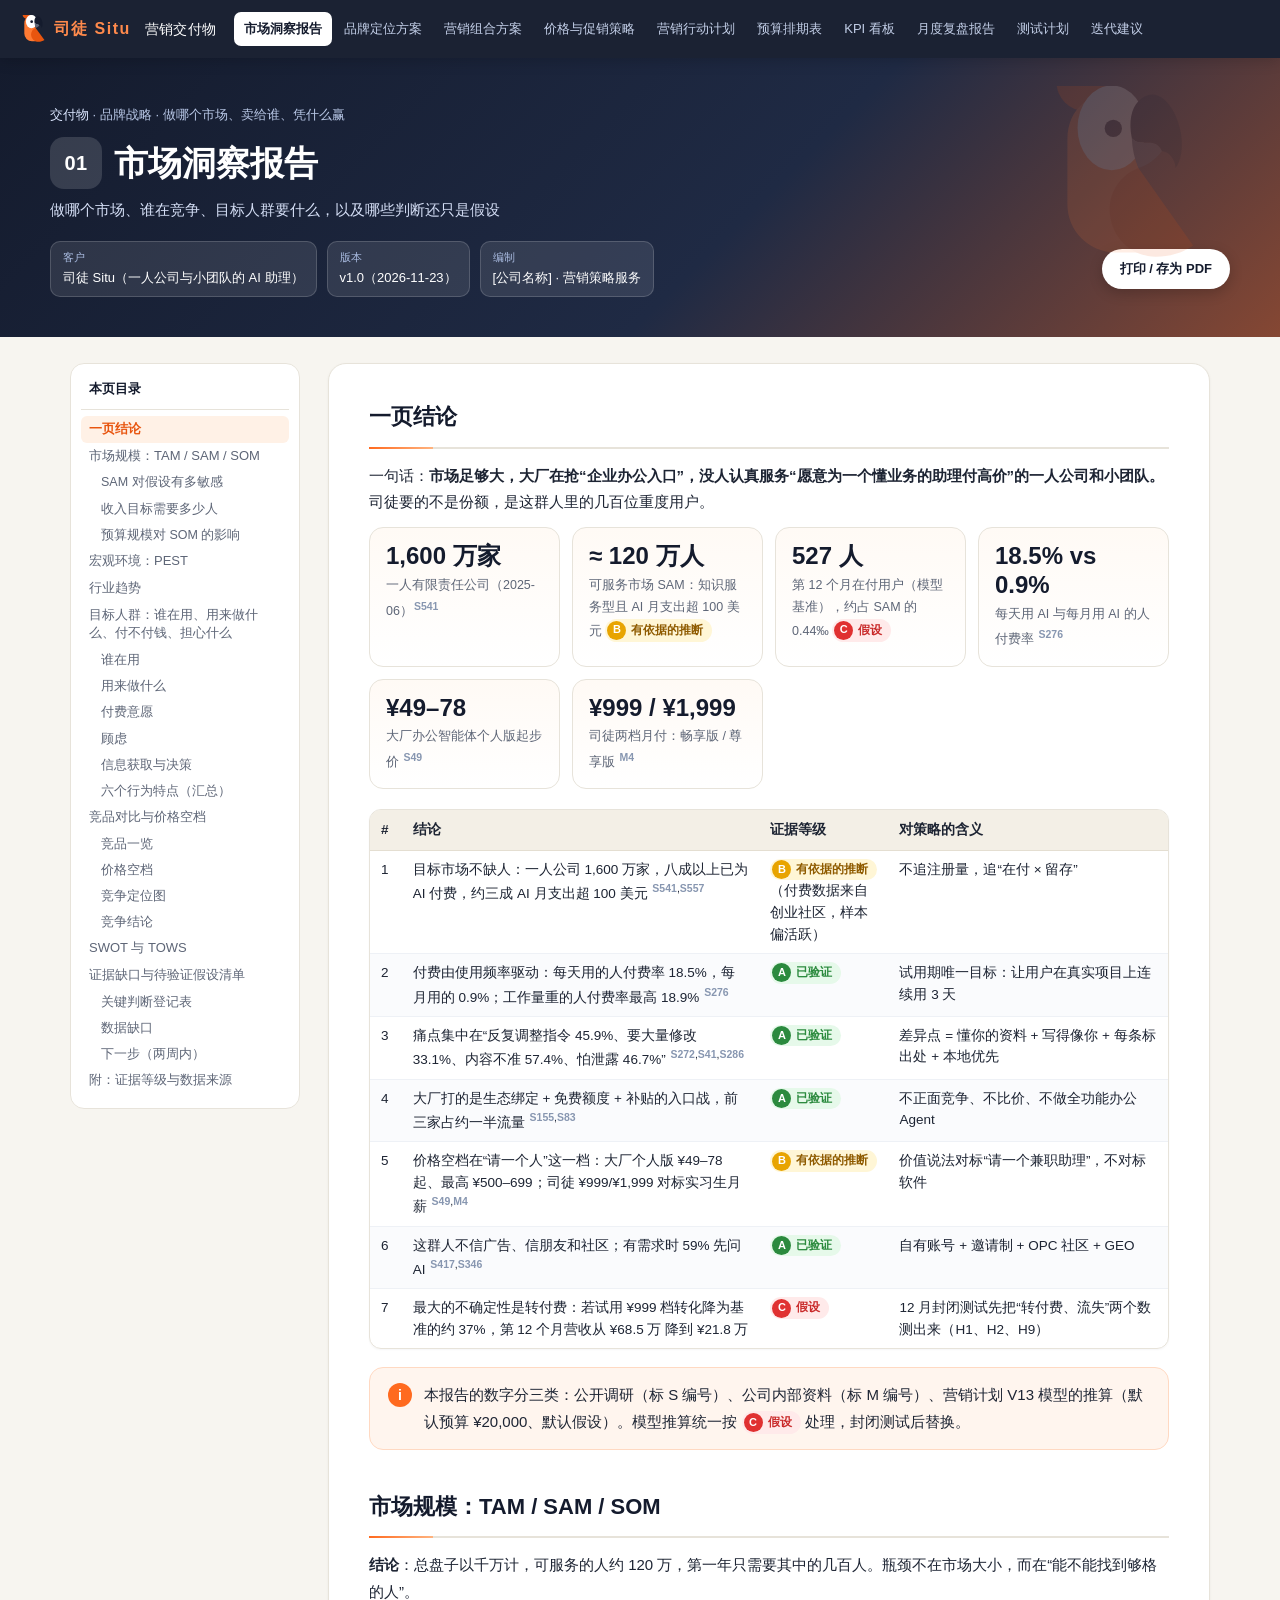
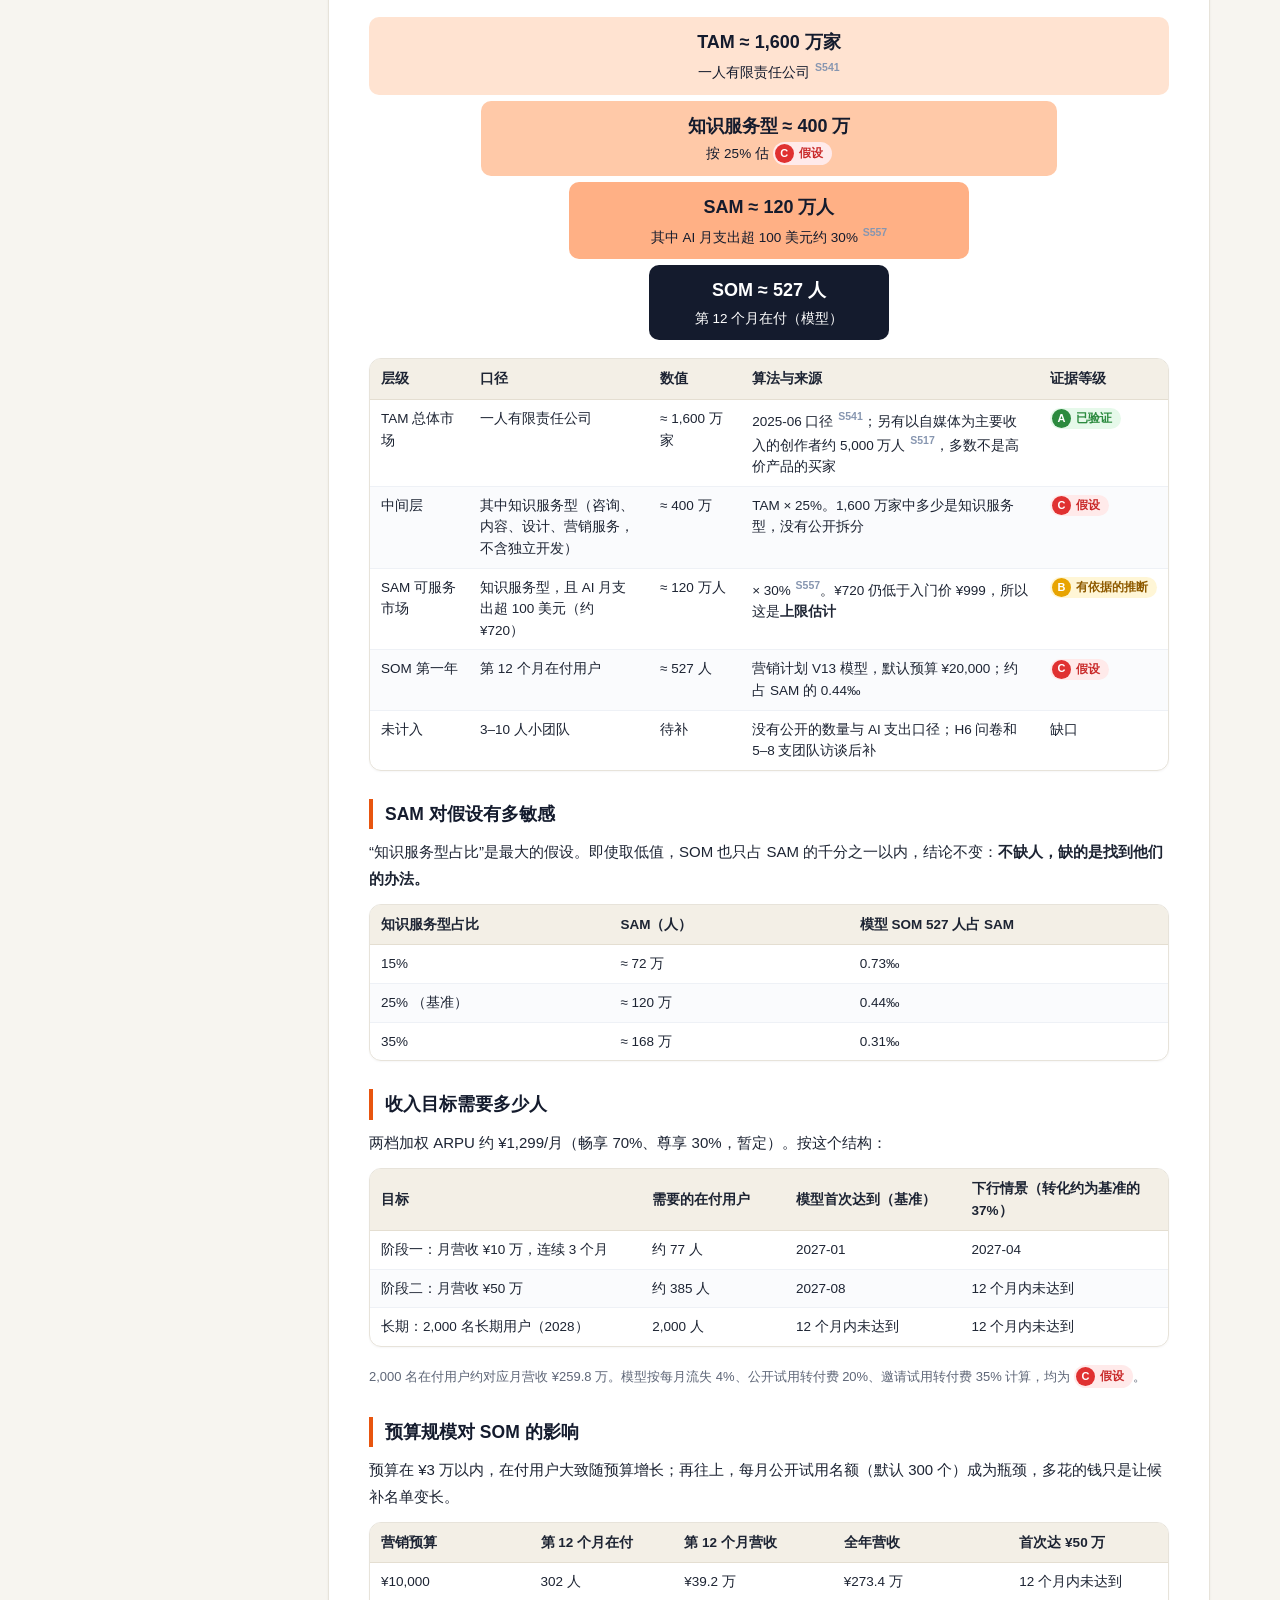
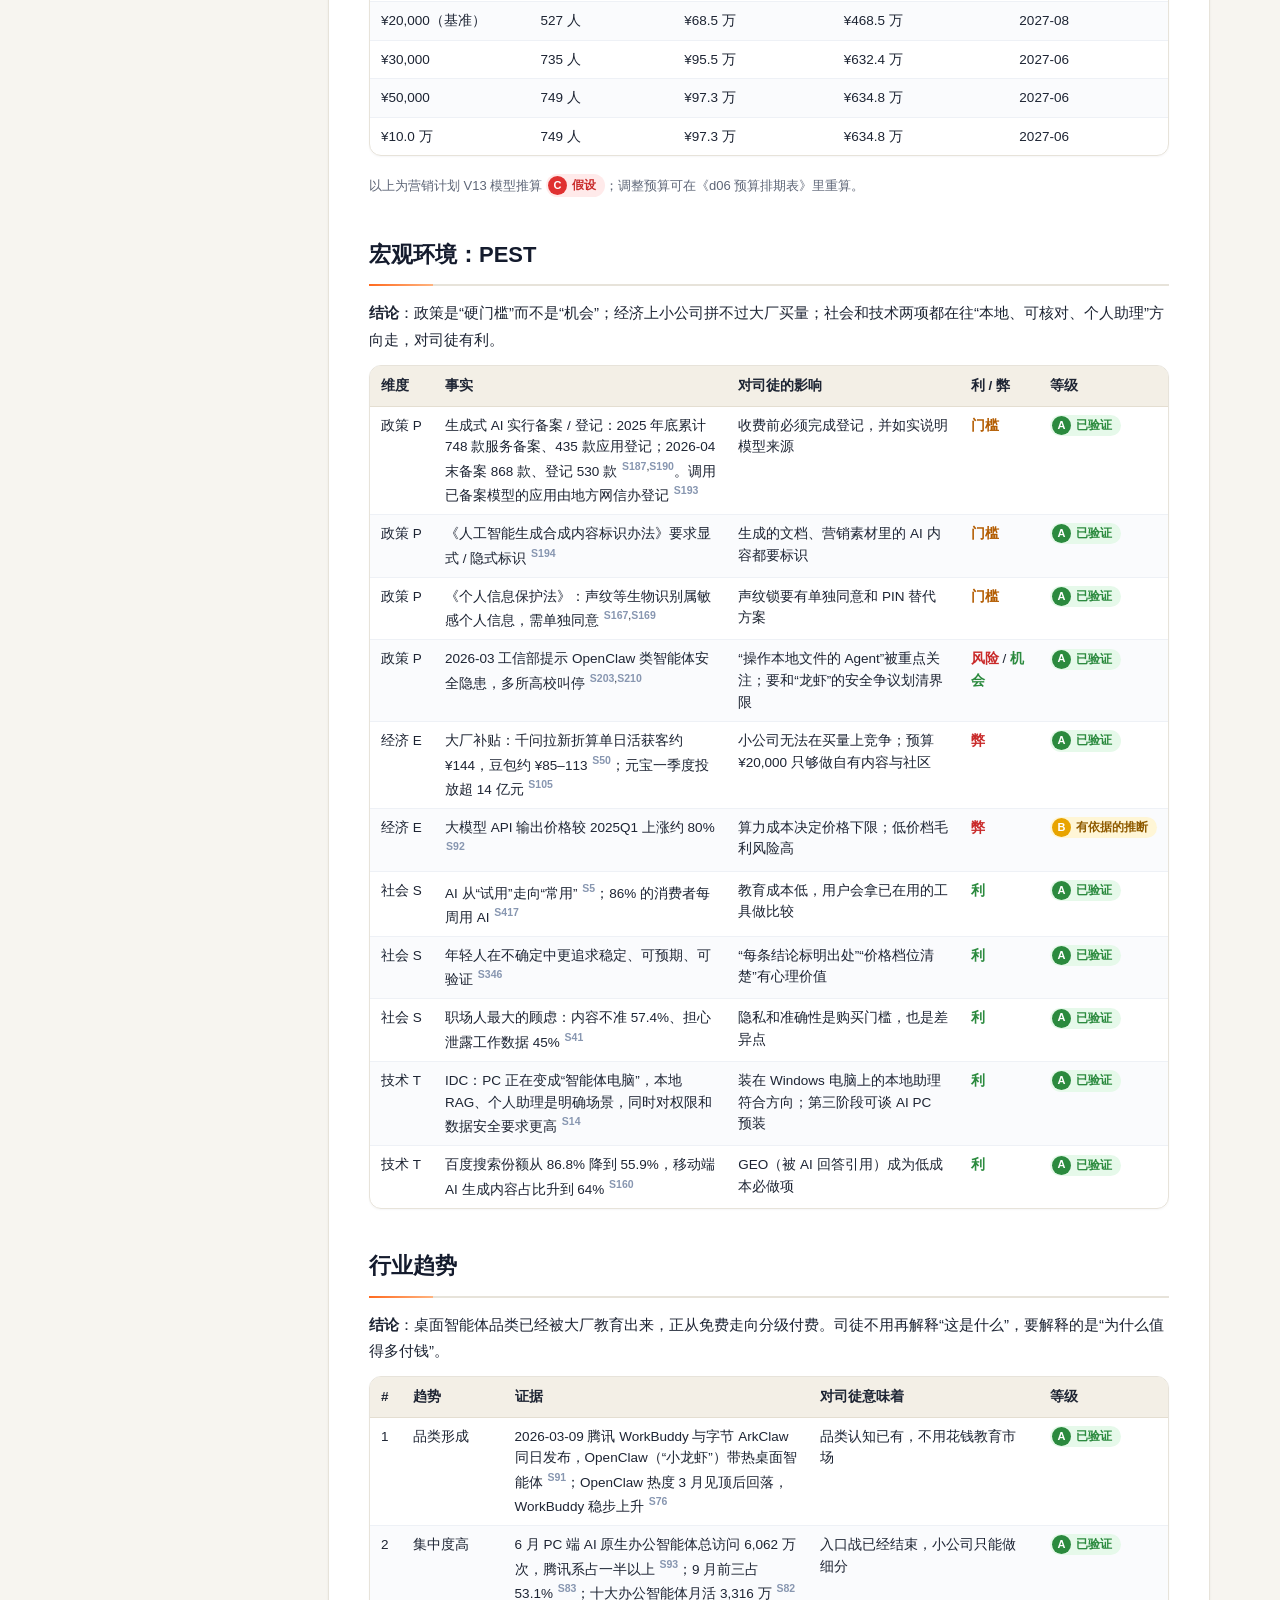
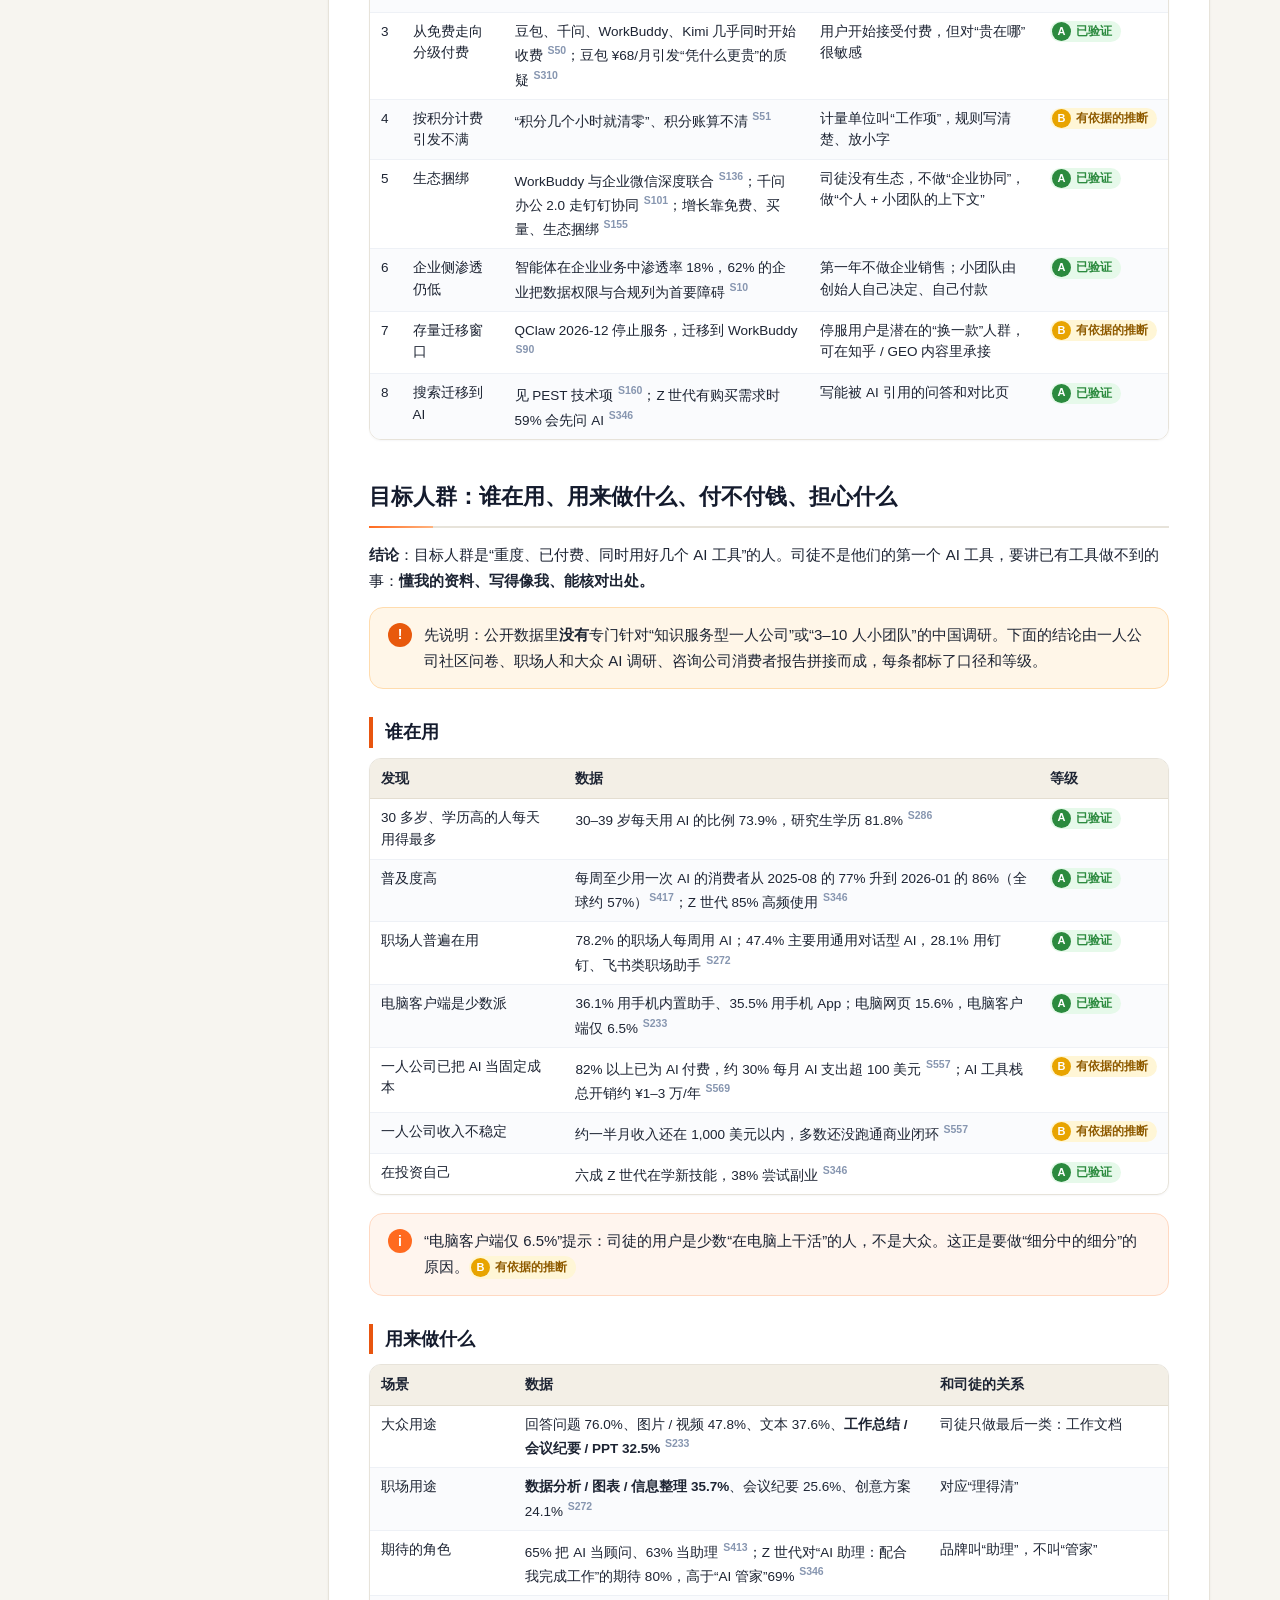
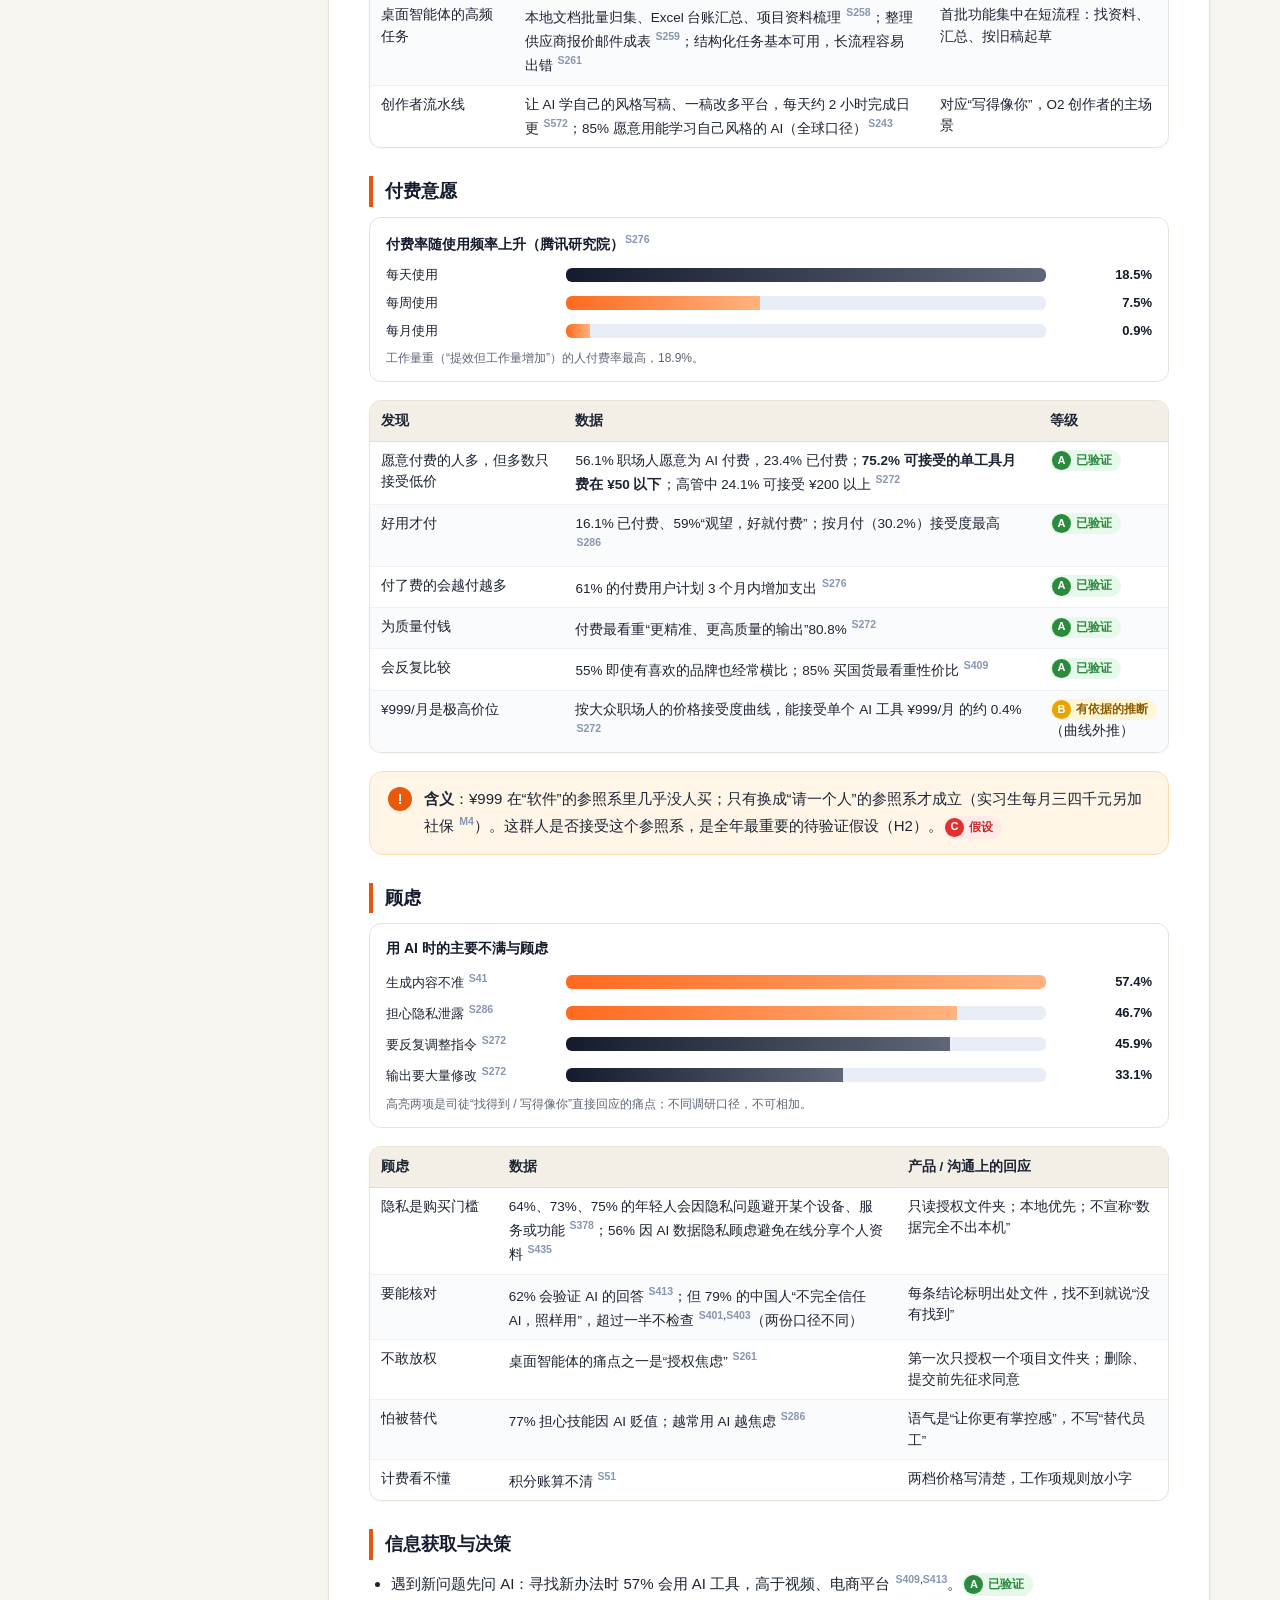
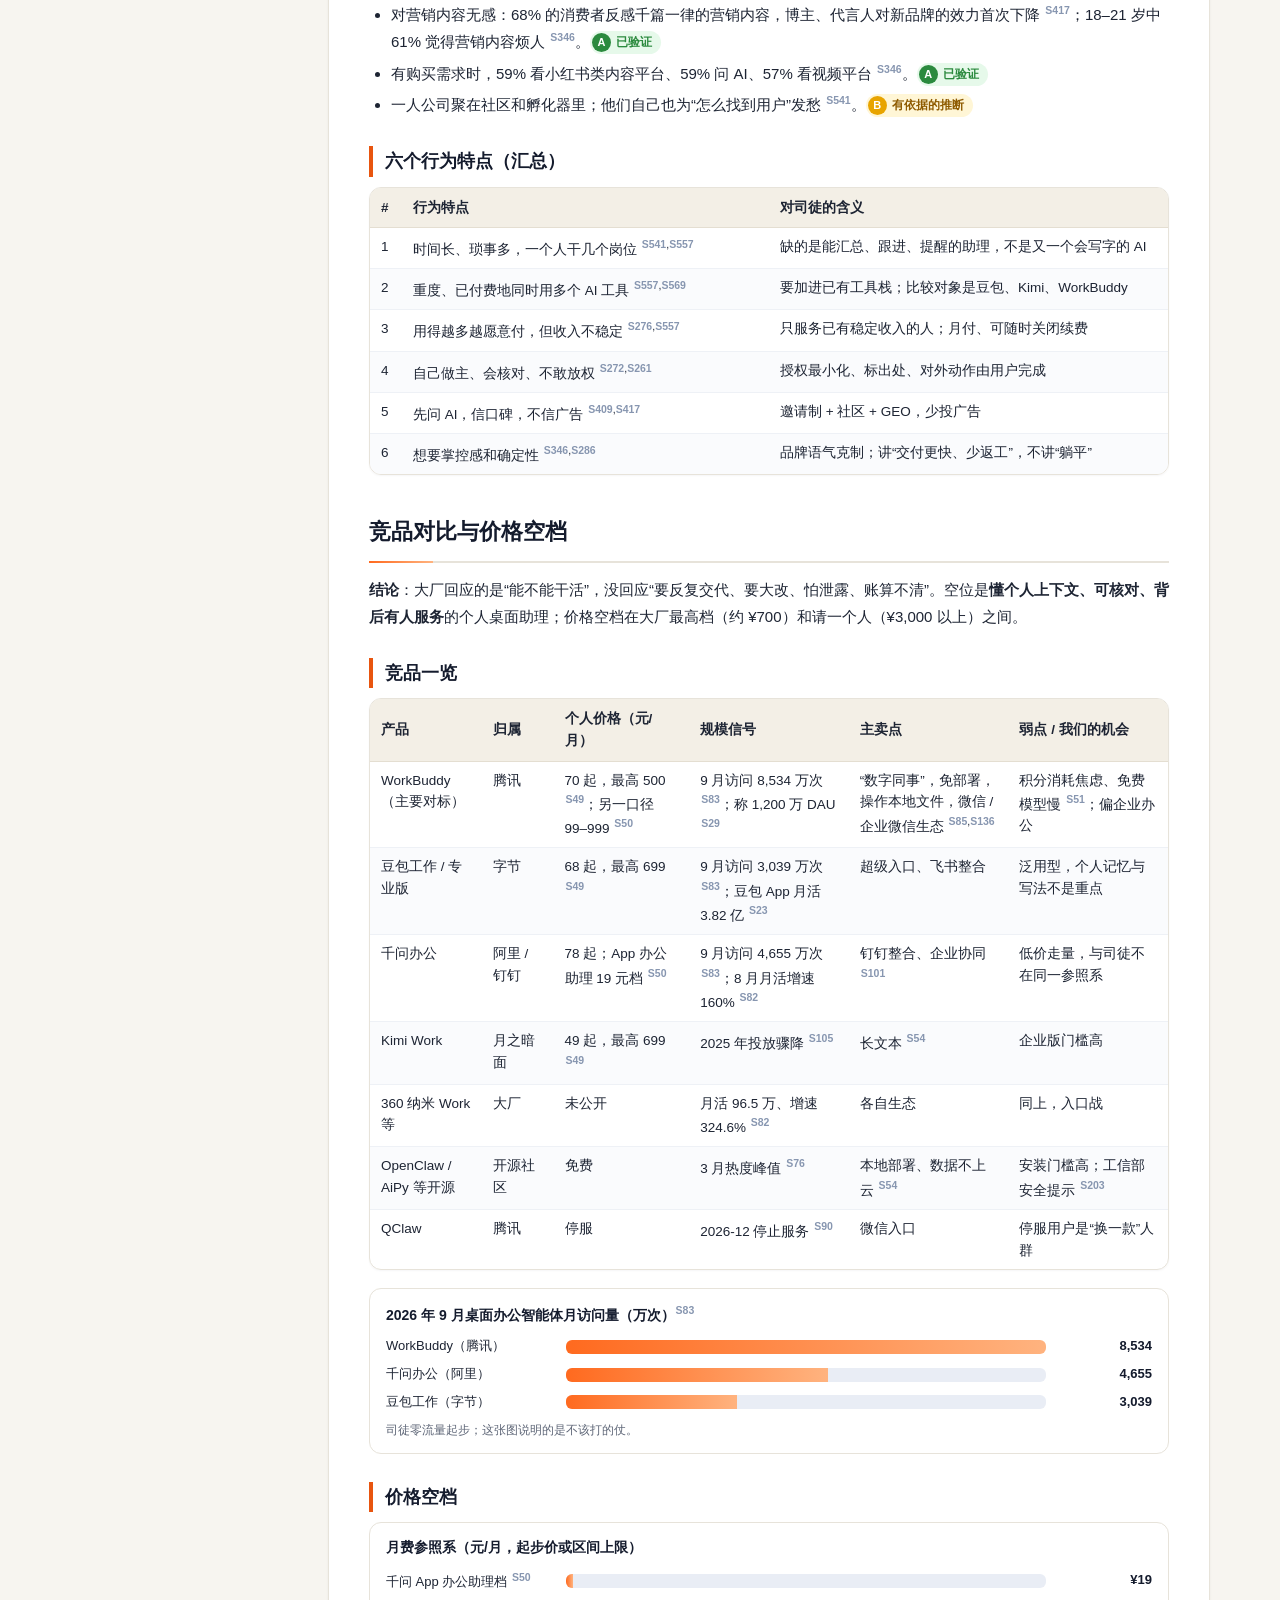
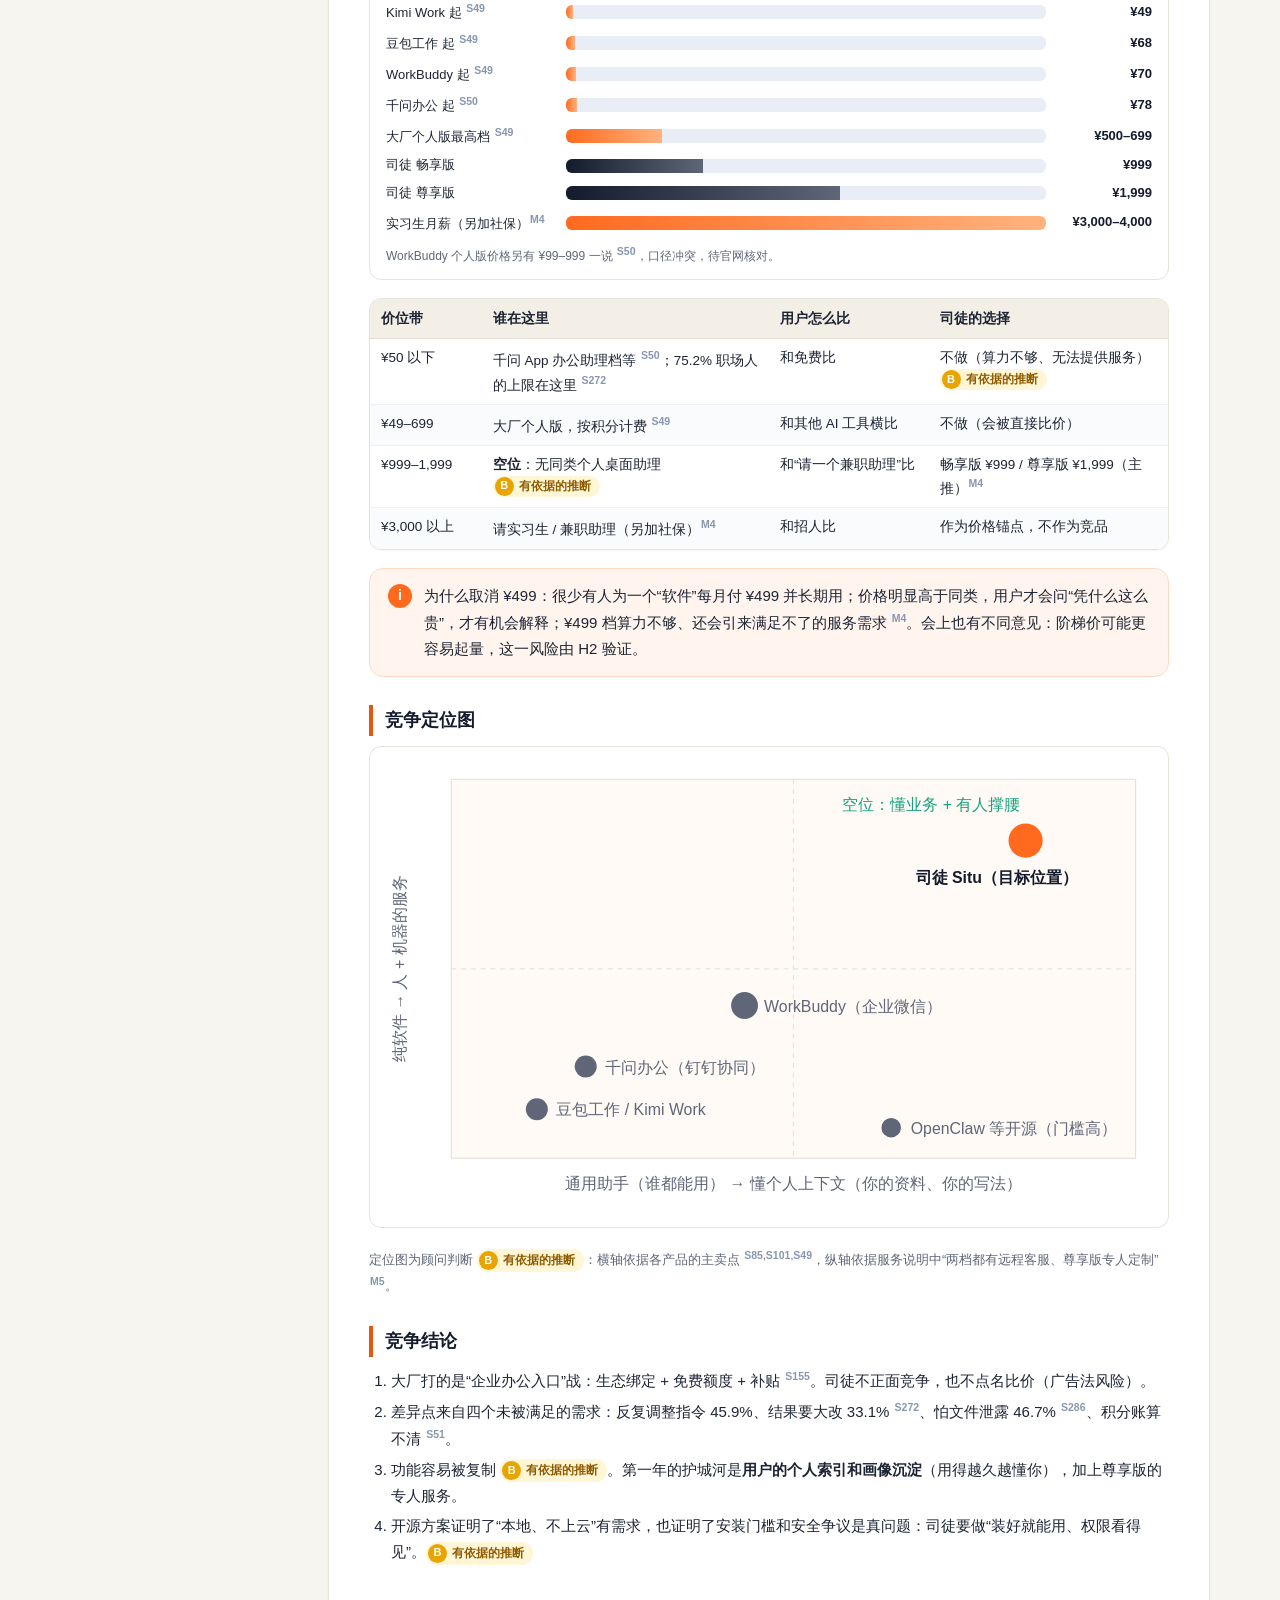
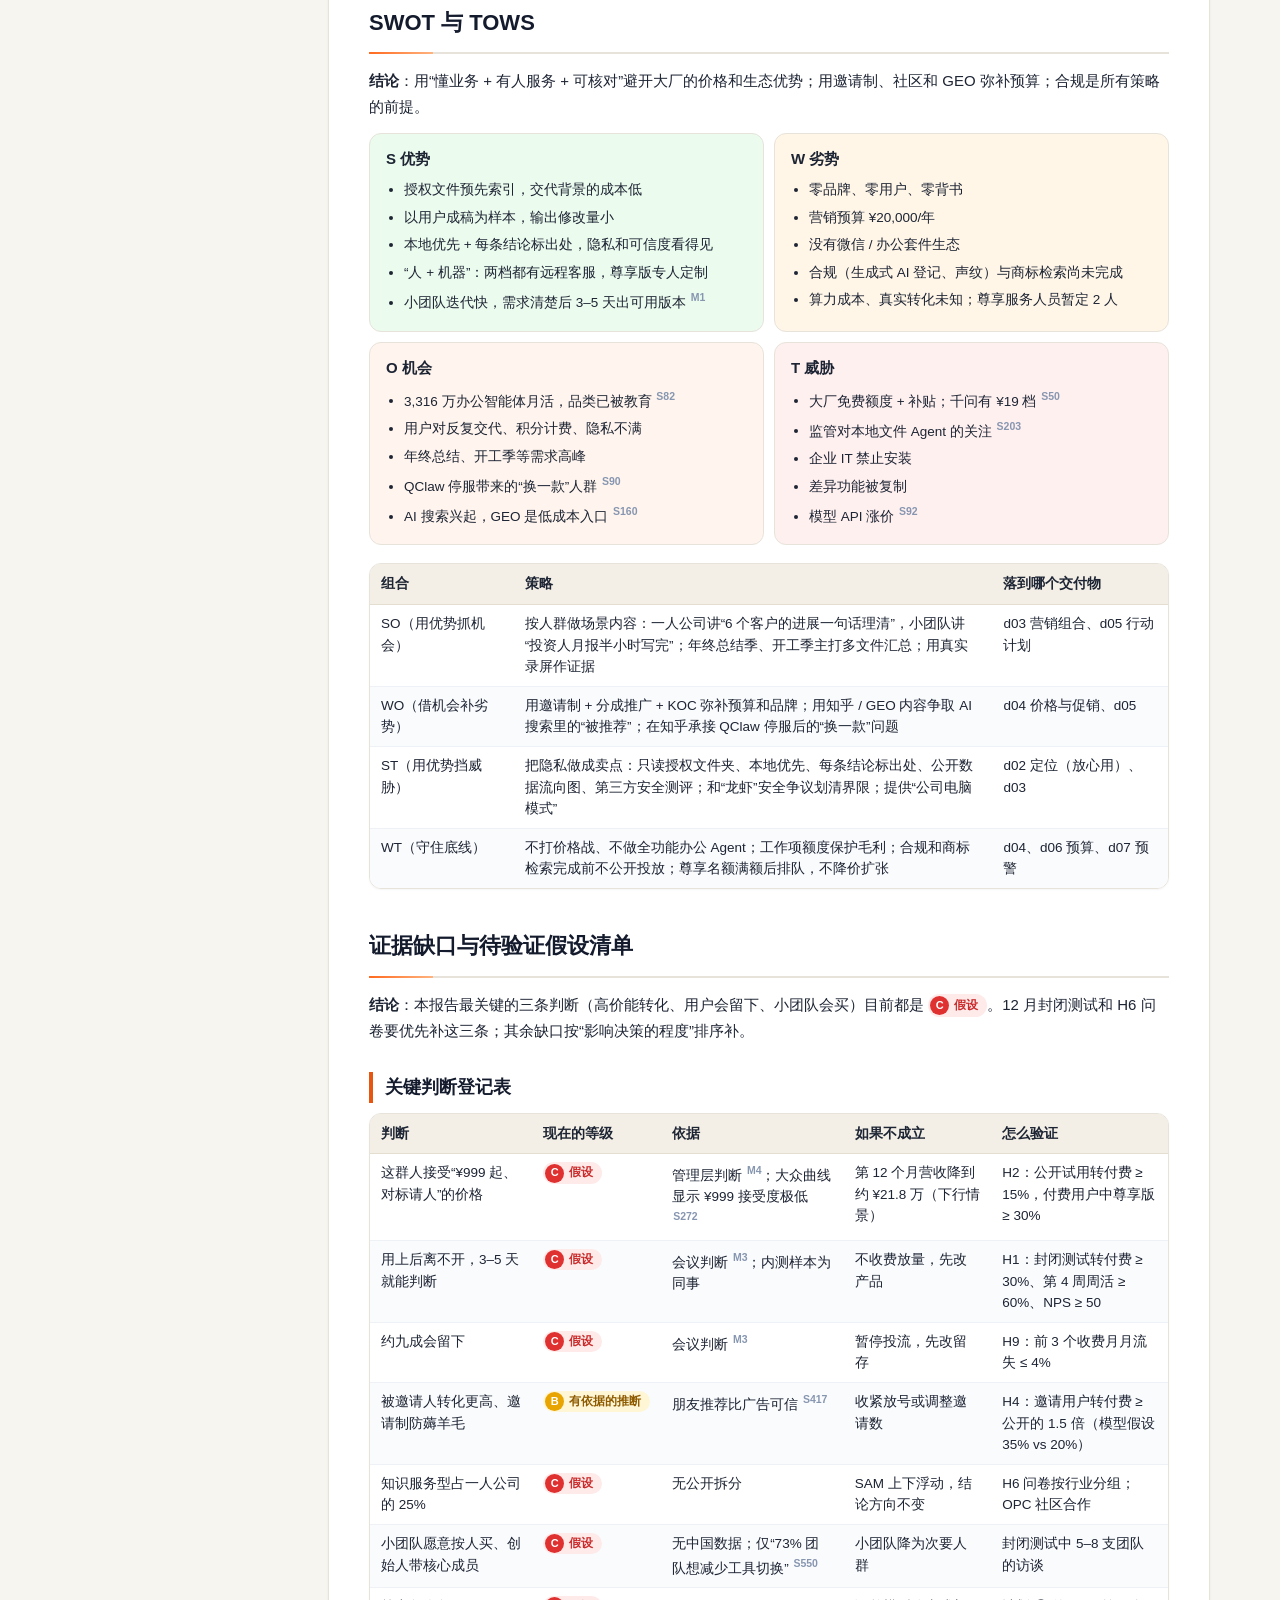
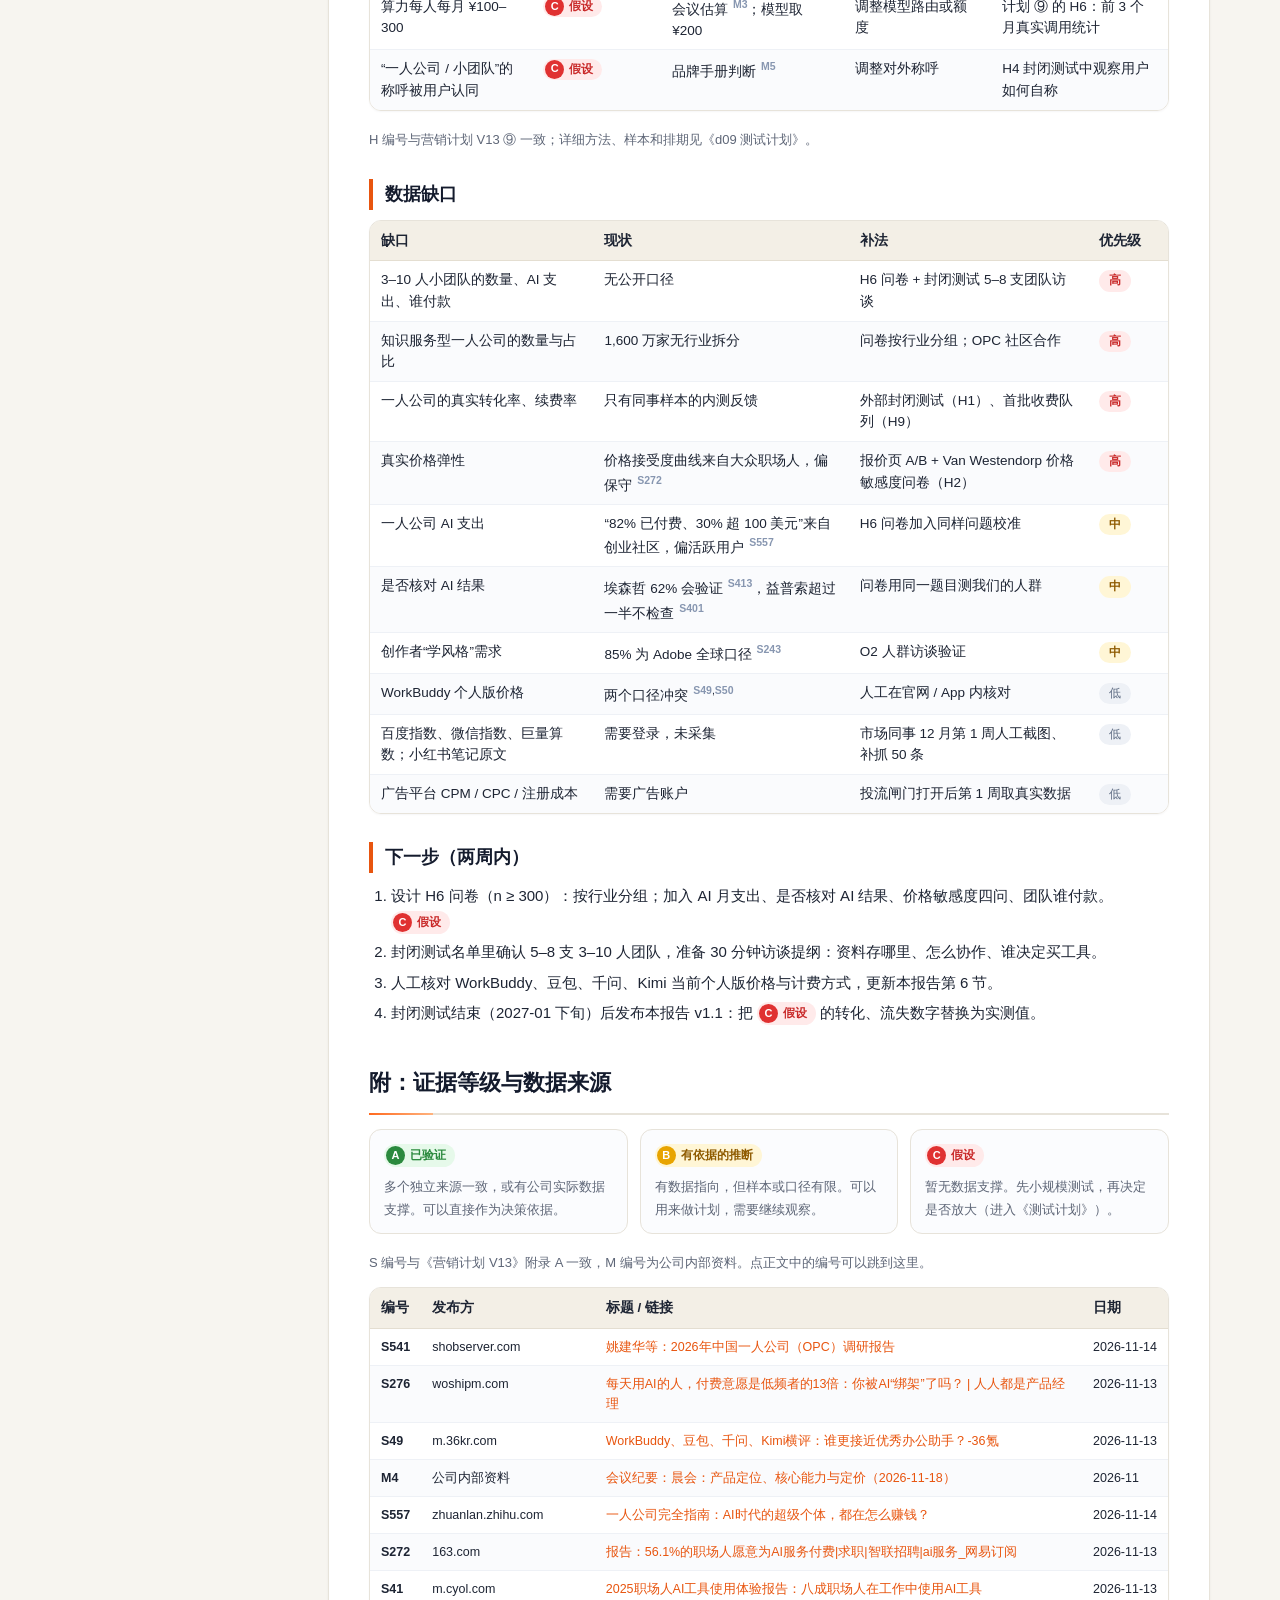
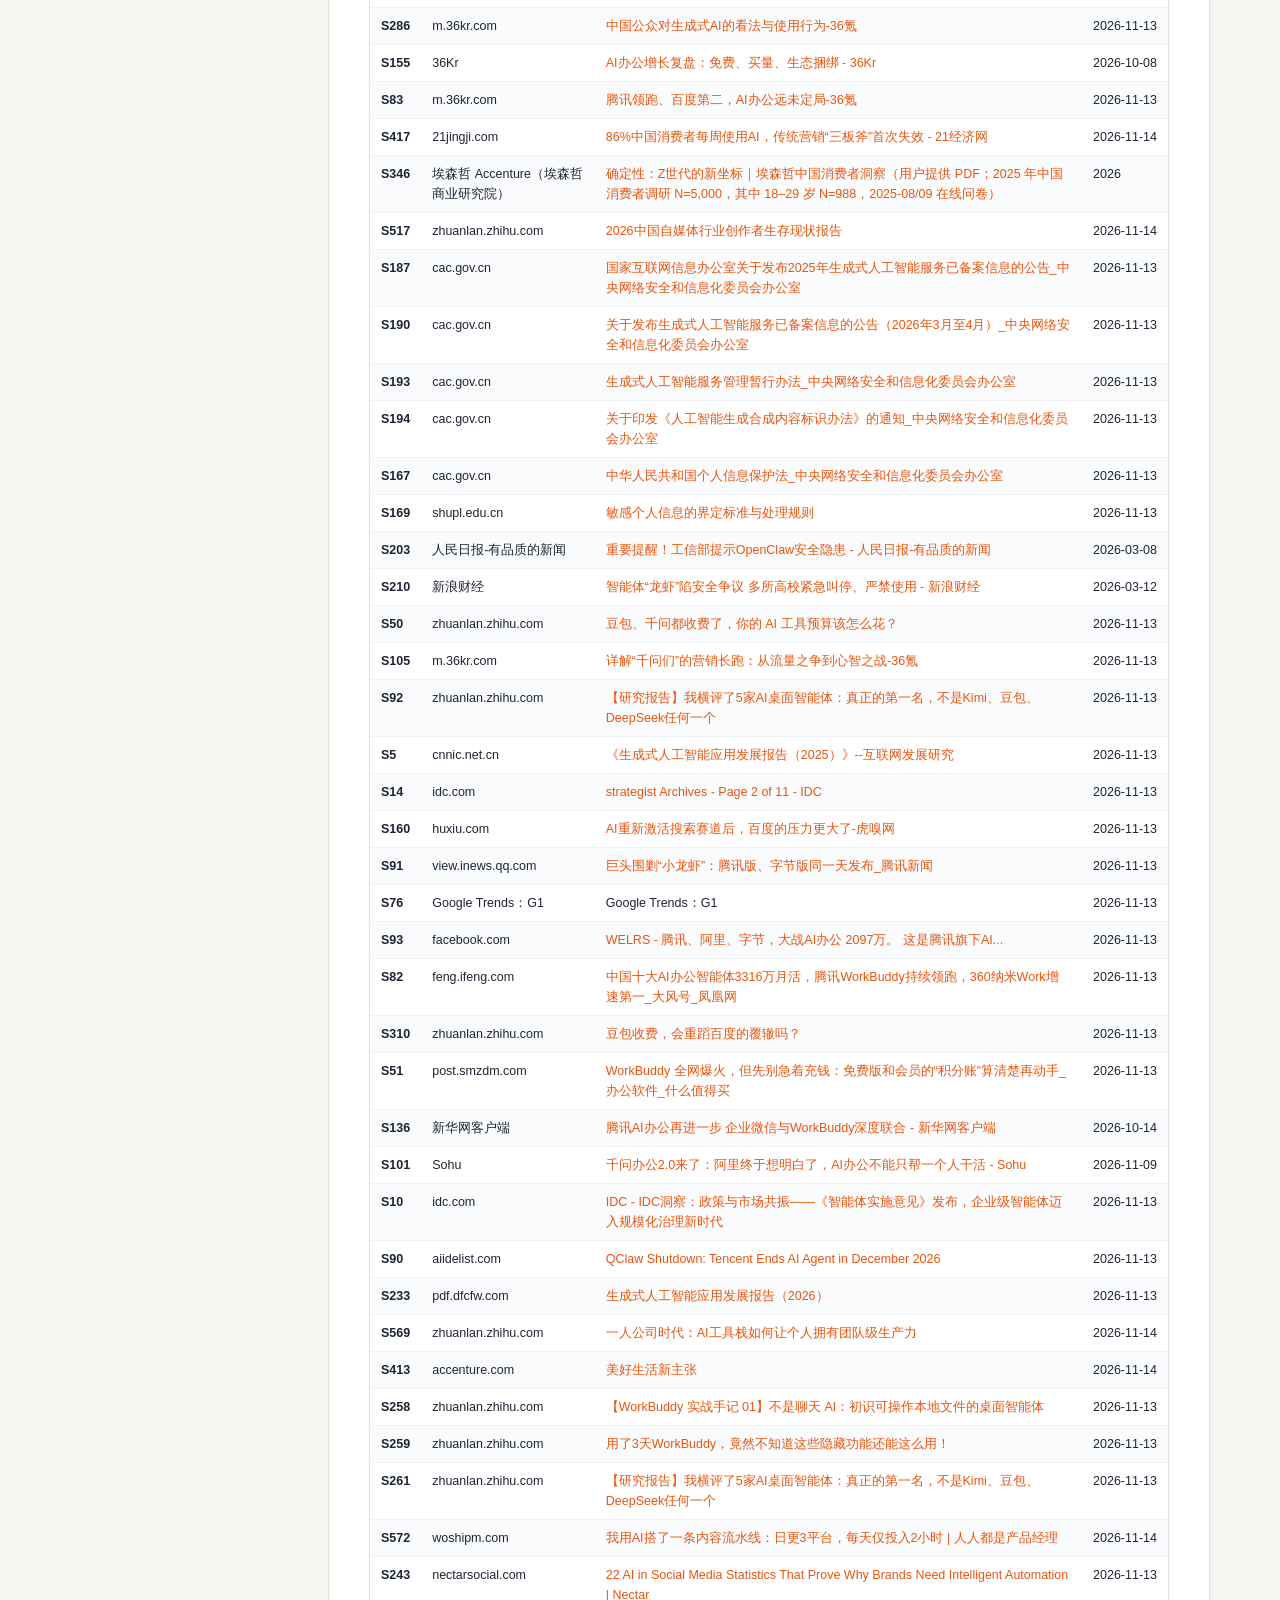
==== public/d01.html @ c304c750 "司徒 Situ 营销交付物（10 份，HTML 版）" ====
<!DOCTYPE html>
<html lang="zh-CN"><head><meta charset="UTF-8"><meta name="viewport" content="width=device-width, initial-scale=1">
<title>市场洞察报告 · 司徒 Situ 营销交付物</title>
<link rel="icon" href="favicon.svg"><link rel="stylesheet" href="assets/style.css"><style>
.hb{margin:10px 0 18px;border:1px solid var(--line);border-radius:12px;padding:12px 16px;background:#fff}
.hb .t{font-weight:700;color:var(--navy);font-size:14px;margin-bottom:8px}
.hb .r{display:grid;grid-template-columns:170px 1fr 96px;gap:10px;align-items:center;font-size:13px;margin:5px 0}
.hb .r .bar{height:14px}.hb .r .v{text-align:right;font-weight:700;color:var(--navy);font-variant-numeric:tabular-nums}
.hb .r.me .bar>i{background:linear-gradient(90deg,#141B2D,#5E6677)}.hb .r.me b{color:#E8550F}
.hb .n{font-size:12px;color:var(--muted);margin-top:6px}
.funnel{margin:12px 0 18px}.funnel .f{margin:6px auto;border-radius:10px;padding:10px 14px;color:#141B2D;text-align:center;font-size:13.5px}
.funnel .f b{font-size:18px;display:block}
.swot{display:grid;grid-template-columns:1fr 1fr;gap:10px;margin:12px 0 18px}
.swot>div{border-radius:12px;padding:12px 16px;border:1px solid var(--line);font-size:13.5px}
.swot h5{margin:0 0 6px;font-size:15px}.swot ul{margin:0;padding-left:18px}
.swot .s{background:#ebfbee}.swot .w{background:#fff6e8}.swot .o{background:#FFF5EE}.swot .t{background:#fff0f0}
.pmap{margin:10px 0 18px;border:1px solid var(--line);border-radius:12px;background:#fff;padding:8px}
.pmap svg{width:100%;height:auto;display:block}
@media(max-width:700px){.swot{grid-template-columns:1fr}.hb .r{grid-template-columns:110px 1fr 70px}}
</style></head>
<body>
<header class="top"><a class="logo" href="index.html"><img src="assets/logo.svg" alt=""><b>司徒 Situ</b>营销交付物</a>
<nav class="topnav"><a href="d01.html" class=on>市场洞察报告</a><a href="d02.html">品牌定位方案</a><a href="d03.html">营销组合方案</a><a href="d04.html">价格与促销策略</a><a href="d05.html">营销行动计划</a><a href="d06.html">预算排期表</a><a href="d07.html">KPI 看板</a><a href="d08.html">月度复盘报告</a><a href="d09.html">测试计划</a><a href="d10.html">迭代建议</a></nav></header>
<section class="hero stage-strategy"><div class="in">
<div class="crumb"><a href="index.html">交付物</a> · 品牌战略 · 做哪个市场、卖给谁、凭什么赢</div>
<h1><span class="ic">01</span>市场洞察报告</h1><p class="sub">做哪个市场、谁在竞争、目标人群要什么，以及哪些判断还只是假设</p>
<div class="meta"><div><span>客户</span>司徒 Situ（一人公司与小团队的 AI 助理）</div><div><span>版本</span>v1.0（2026-11-23）</div><div><span>编制</span>[公司名称] · 营销策略服务</div><a class="dl" href="javascript:window.print()">打印 / 存为 PDF</a></div>
</div></section>
<div class="layout"><aside class="toc"><div class="tt">本页目录</div><a class="t1" href="#s1">一页结论</a><a class="t1" href="#s2">市场规模：TAM / SAM / SOM</a><a class="t2" href="#s2-1">SAM 对假设有多敏感</a><a class="t2" href="#s2-2">收入目标需要多少人</a><a class="t2" href="#s2-3">预算规模对 SOM 的影响</a><a class="t1" href="#s3">宏观环境：PEST</a><a class="t1" href="#s4">行业趋势</a><a class="t1" href="#s5">目标人群：谁在用、用来做什么、付不付钱、担心什么</a><a class="t2" href="#s5-1">谁在用</a><a class="t2" href="#s5-2">用来做什么</a><a class="t2" href="#s5-3">付费意愿</a><a class="t2" href="#s5-4">顾虑</a><a class="t2" href="#s5-5">信息获取与决策</a><a class="t2" href="#s5-6">六个行为特点（汇总）</a><a class="t1" href="#s6">竞品对比与价格空档</a><a class="t2" href="#s6-1">竞品一览</a><a class="t2" href="#s6-2">价格空档</a><a class="t2" href="#s6-3">竞争定位图</a><a class="t2" href="#s6-4">竞争结论</a><a class="t1" href="#s7">SWOT 与 TOWS</a><a class="t1" href="#s8">证据缺口与待验证假设清单</a><a class="t2" href="#s8-1">关键判断登记表</a><a class="t2" href="#s8-2">数据缺口</a><a class="t2" href="#s8-3">下一步（两周内）</a><a class="t1" href="#s9">附：证据等级与数据来源</a></aside>
<main class="doc"><h2 class="h1" id="s1">一页结论</h2>
<p>一句话：<b>市场足够大，大厂在抢“企业办公入口”，没人认真服务“愿意为一个懂业务的助理付高价”的一人公司和小团队。</b> 司徒要的不是份额，是这群人里的几百位重度用户。</p>
<div class="cards"><div class="cardk"><div class="v">1,600 万家</div><div class="l">一人有限责任公司（2025-06）<sup class="ref"><a href="#src-S541" title="shobserver.com · 姚建华等：2026年中国一人公司（OPC）调研报告">S541</a></sup></div></div><div class="cardk"><div class="v">≈ 120 万人</div><div class="l">可服务市场 SAM：知识服务型且 AI 月支出超 100 美元 <span class="ev evb" title="证据等级：B 有依据的推断"><i>B</i>有依据的推断</span></div></div><div class="cardk"><div class="v">527 人</div><div class="l">第 12 个月在付用户（模型基准），约占 SAM 的 0.44‰ <span class="ev evc" title="证据等级：C 假设"><i>C</i>假设</span></div></div><div class="cardk"><div class="v">18.5% vs 0.9%</div><div class="l">每天用 AI 与每月用 AI 的人付费率 <sup class="ref"><a href="#src-S276" title="woshipm.com · 每天用AI的人，付费意愿是低频者的13倍：你被AI“绑架”了吗？ | 人人都是产品经理">S276</a></sup></div></div><div class="cardk"><div class="v">¥49–78</div><div class="l">大厂办公智能体个人版起步价 <sup class="ref"><a href="#src-S49" title="m.36kr.com · WorkBuddy、豆包、千问、Kimi横评：谁更接近优秀办公助手？-36氪">S49</a></sup></div></div><div class="cardk"><div class="v">¥999 / ¥1,999</div><div class="l">司徒两档月付：畅享版 / 尊享版 <sup class="ref"><a href="#src-M4" title="公司内部资料 · 会议纪要：晨会：产品定位、核心能力与定价（2026-11-18）">M4</a></sup></div></div></div>
<div class="tw"><table><colgroup><col style="width:4.0%"><col style="width:46.0%"><col style="width:14.0%"><col style="width:36.0%"></colgroup><thead><tr><th>#</th><th>结论</th><th>证据等级</th><th>对策略的含义</th></tr></thead><tbody><tr><td>1</td><td>目标市场不缺人：一人公司 1,600 万家，八成以上已为 AI 付费，约三成 AI 月支出超 100 美元 <sup class="ref"><a href="#src-S541" title="shobserver.com · 姚建华等：2026年中国一人公司（OPC）调研报告">S541</a>,<a href="#src-S557" title="zhuanlan.zhihu.com · 一人公司完全指南：AI时代的超级个体，都在怎么赚钱？">S557</a></sup></td><td><span class="ev evb" title="证据等级：B 有依据的推断"><i>B</i>有依据的推断</span>（付费数据来自创业社区，样本偏活跃）</td><td>不追注册量，追“在付 × 留存”</td></tr><tr><td>2</td><td>付费由使用频率驱动：每天用的人付费率 18.5%，每月用的 0.9%；工作量重的人付费率最高 18.9% <sup class="ref"><a href="#src-S276" title="woshipm.com · 每天用AI的人，付费意愿是低频者的13倍：你被AI“绑架”了吗？ | 人人都是产品经理">S276</a></sup></td><td><span class="ev eva" title="证据等级：A 已验证"><i>A</i>已验证</span></td><td>试用期唯一目标：让用户在真实项目上连续用 3 天</td></tr><tr><td>3</td><td>痛点集中在“反复调整指令 45.9%、要大量修改 33.1%、内容不准 57.4%、怕泄露 46.7%” <sup class="ref"><a href="#src-S272" title="163.com · 报告：56.1%的职场人愿意为AI服务付费|求职|智联招聘|ai服务_网易订阅">S272</a>,<a href="#src-S41" title="m.cyol.com · 2025职场人AI工具使用体验报告：八成职场人在工作中使用AI工具">S41</a>,<a href="#src-S286" title="m.36kr.com · 中国公众对生成式AI的看法与使用行为-36氪">S286</a></sup></td><td><span class="ev eva" title="证据等级：A 已验证"><i>A</i>已验证</span></td><td>差异点 = 懂你的资料 + 写得像你 + 每条标出处 + 本地优先</td></tr><tr><td>4</td><td>大厂打的是生态绑定 + 免费额度 + 补贴的入口战，前三家占约一半流量 <sup class="ref"><a href="#src-S155" title="36Kr · AI办公增长复盘：免费、买量、生态捆绑 - 36Kr">S155</a>,<a href="#src-S83" title="m.36kr.com · 腾讯领跑、百度第二，AI办公远未定局-36氪">S83</a></sup></td><td><span class="ev eva" title="证据等级：A 已验证"><i>A</i>已验证</span></td><td>不正面竞争、不比价、不做全功能办公 Agent</td></tr><tr><td>5</td><td>价格空档在“请一个人”这一档：大厂个人版 ¥49–78 起、最高 ¥500–699；司徒 ¥999/¥1,999 对标实习生月薪 <sup class="ref"><a href="#src-S49" title="m.36kr.com · WorkBuddy、豆包、千问、Kimi横评：谁更接近优秀办公助手？-36氪">S49</a>,<a href="#src-M4" title="公司内部资料 · 会议纪要：晨会：产品定位、核心能力与定价（2026-11-18）">M4</a></sup></td><td><span class="ev evb" title="证据等级：B 有依据的推断"><i>B</i>有依据的推断</span></td><td>价值说法对标“请一个兼职助理”，不对标软件</td></tr><tr><td>6</td><td>这群人不信广告、信朋友和社区；有需求时 59% 先问 AI <sup class="ref"><a href="#src-S417" title="21jingji.com · 86%中国消费者每周使用AI，传统营销“三板斧”首次失效 - 21经济网">S417</a>,<a href="#src-S346" title="埃森哲 Accenture（埃森哲商业研究院） · 确定性：Z世代的新坐标｜埃森哲中国消费者洞察（用户提供 PDF；2025 年中国消费者调研 N=5,000，其中 18–29 岁 N=988，2025-08/09 在线问卷）">S346</a></sup></td><td><span class="ev eva" title="证据等级：A 已验证"><i>A</i>已验证</span></td><td>自有账号 + 邀请制 + OPC 社区 + GEO</td></tr><tr><td>7</td><td>最大的不确定性是转付费：若试用 ¥999 档转化降为基准的约 37%，第 12 个月营收从 ¥68.5 万 降到 ¥21.8 万</td><td><span class="ev evc" title="证据等级：C 假设"><i>C</i>假设</span></td><td>12 月封闭测试先把“转付费、流失”两个数测出来（H1、H2、H9）</td></tr></tbody></table></div>
<div class="box info"><span class="bi">i</span><div>本报告的数字分三类：公开调研（标 S 编号）、公司内部资料（标 M 编号）、营销计划 V13 模型的推算（默认预算 ¥20,000、默认假设）。模型推算统一按 <span class="ev evc" title="证据等级：C 假设"><i>C</i>假设</span> 处理，封闭测试后替换。</div></div>
<h2 class="h1" id="s2">市场规模：TAM / SAM / SOM</h2>
<p><b>结论</b>：总盘子以千万计，可服务的人约 120 万，第一年只需要其中的几百人。瓶颈不在市场大小，而在“能不能找到够格的人”。</p>
<div class="funnel">
<div class="f" style="width:100%;background:#FFE3D1"><b>TAM ≈ 1,600 万家</b>一人有限责任公司 <sup class="ref"><a href="#src-S541" title="shobserver.com · 姚建华等：2026年中国一人公司（OPC）调研报告">S541</a></sup></div>
<div class="f" style="width:72%;background:#FFC9A8"><b>知识服务型 ≈ 400 万</b>按 25% 估 <span class="ev evc" title="证据等级：C 假设"><i>C</i>假设</span></div>
<div class="f" style="width:50%;background:#FFB085"><b>SAM ≈ 120 万人</b>其中 AI 月支出超 100 美元约 30% <sup class="ref"><a href="#src-S557" title="zhuanlan.zhihu.com · 一人公司完全指南：AI时代的超级个体，都在怎么赚钱？">S557</a></sup></div>
<div class="f" style="width:30%;background:#141B2D;color:#fff"><b>SOM ≈ 527 人</b>第 12 个月在付（模型）</div></div>
<div class="tw"><table><colgroup><col style="width:13.0%"><col style="width:24.0%"><col style="width:12.0%"><col style="width:40.0%"><col style="width:11.0%"></colgroup><thead><tr><th>层级</th><th>口径</th><th>数值</th><th>算法与来源</th><th>证据等级</th></tr></thead><tbody><tr><td>TAM 总体市场</td><td>一人有限责任公司</td><td>≈ 1,600 万家</td><td>2025-06 口径 <sup class="ref"><a href="#src-S541" title="shobserver.com · 姚建华等：2026年中国一人公司（OPC）调研报告">S541</a></sup>；另有以自媒体为主要收入的创作者约 5,000 万人 <sup class="ref"><a href="#src-S517" title="zhuanlan.zhihu.com · 2026中国自媒体行业创作者生存现状报告">S517</a></sup>，多数不是高价产品的买家</td><td><span class="ev eva" title="证据等级：A 已验证"><i>A</i>已验证</span></td></tr><tr><td>中间层</td><td>其中知识服务型（咨询、内容、设计、营销服务，不含独立开发）</td><td>≈ 400 万</td><td>TAM × 25%。1,600 万家中多少是知识服务型，没有公开拆分</td><td><span class="ev evc" title="证据等级：C 假设"><i>C</i>假设</span></td></tr><tr><td>SAM 可服务市场</td><td>知识服务型，且 AI 月支出超 100 美元（约 ¥720）</td><td>≈ 120 万人</td><td>× 30% <sup class="ref"><a href="#src-S557" title="zhuanlan.zhihu.com · 一人公司完全指南：AI时代的超级个体，都在怎么赚钱？">S557</a></sup>。¥720 仍低于入门价 ¥999，所以这是<b>上限估计</b></td><td><span class="ev evb" title="证据等级：B 有依据的推断"><i>B</i>有依据的推断</span></td></tr><tr><td>SOM 第一年</td><td>第 12 个月在付用户</td><td>≈ 527 人</td><td>营销计划 V13 模型，默认预算 ¥20,000；约占 SAM 的 0.44‰</td><td><span class="ev evc" title="证据等级：C 假设"><i>C</i>假设</span></td></tr><tr><td>未计入</td><td>3–10 人小团队</td><td>待补</td><td>没有公开的数量与 AI 支出口径；H6 问卷和 5–8 支团队访谈后补</td><td>缺口</td></tr></tbody></table></div>
<h3 class="h2" id="s2-1">SAM 对假设有多敏感</h3>
<p>“知识服务型占比”是最大的假设。即使取低值，SOM 也只占 SAM 的千分之一以内，结论不变：<b>不缺人，缺的是找到他们的办法。</b></p>
<div class="tw"><table><colgroup><col style="width:30.0%"><col style="width:30.0%"><col style="width:40.0%"></colgroup><thead><tr><th>知识服务型占比</th><th>SAM（人）</th><th>模型 SOM 527 人占 SAM</th></tr></thead><tbody><tr><td>15%</td><td>≈ 72 万</td><td>0.73‰</td></tr><tr><td>25% （基准）</td><td>≈ 120 万</td><td>0.44‰</td></tr><tr><td>35%</td><td>≈ 168 万</td><td>0.31‰</td></tr></tbody></table></div>
<h3 class="h2" id="s2-2">收入目标需要多少人</h3>
<p>两档加权 ARPU 约 ¥1,299/月（畅享 70%、尊享 30%，暂定）。按这个结构：</p>
<div class="tw"><table><colgroup><col style="width:34.0%"><col style="width:18.0%"><col style="width:22.0%"><col style="width:26.0%"></colgroup><thead><tr><th>目标</th><th>需要的在付用户</th><th>模型首次达到（基准）</th><th>下行情景（转化约为基准的 37%）</th></tr></thead><tbody><tr><td>阶段一：月营收 ¥10 万，连续 3 个月</td><td>约 77 人</td><td>2027-01</td><td>2027-04</td></tr><tr><td>阶段二：月营收 ¥50 万</td><td>约 385 人</td><td>2027-08</td><td>12 个月内未达到</td></tr><tr><td>长期：2,000 名长期用户（2028）</td><td>2,000 人</td><td>12 个月内未达到</td><td>12 个月内未达到</td></tr></tbody></table></div>
<p class="note">2,000 名在付用户约对应月营收 ¥259.8 万。模型按每月流失 4%、公开试用转付费 20%、邀请试用转付费 35% 计算，均为 <span class="ev evc" title="证据等级：C 假设"><i>C</i>假设</span>。</p>
<h3 class="h2" id="s2-3">预算规模对 SOM 的影响</h3>
<p>预算在 ¥3 万以内，在付用户大致随预算增长；再往上，每月公开试用名额（默认 300 个）成为瓶颈，多花的钱只是让候补名单变长。</p>
<div class="tw"><table><colgroup><col style="width:20.0%"><col style="width:18.0%"><col style="width:20.0%"><col style="width:22.0%"><col style="width:20.0%"></colgroup><thead><tr><th>营销预算</th><th>第 12 个月在付</th><th>第 12 个月营收</th><th>全年营收</th><th>首次达 ¥50 万</th></tr></thead><tbody><tr><td>¥10,000</td><td>302 人</td><td>¥39.2 万</td><td>¥273.4 万</td><td>12 个月内未达到</td></tr><tr><td>¥20,000（基准）</td><td>527 人</td><td>¥68.5 万</td><td>¥468.5 万</td><td>2027-08</td></tr><tr><td>¥30,000</td><td>735 人</td><td>¥95.5 万</td><td>¥632.4 万</td><td>2027-06</td></tr><tr><td>¥50,000</td><td>749 人</td><td>¥97.3 万</td><td>¥634.8 万</td><td>2027-06</td></tr><tr><td>¥10.0 万</td><td>749 人</td><td>¥97.3 万</td><td>¥634.8 万</td><td>2027-06</td></tr></tbody></table></div>
<p class="note">以上为营销计划 V13 模型推算 <span class="ev evc" title="证据等级：C 假设"><i>C</i>假设</span>；调整预算可在《d06 预算排期表》里重算。</p>
<h2 class="h1" id="s3">宏观环境：PEST</h2>
<p><b>结论</b>：政策是“硬门槛”而不是“机会”；经济上小公司拼不过大厂买量；社会和技术两项都在往“本地、可核对、个人助理”方向走，对司徒有利。</p>
<div class="tw"><table><colgroup><col style="width:8.6%"><col style="width:40.9%"><col style="width:32.3%"><col style="width:10.8%"><col style="width:7.5%"></colgroup><thead><tr><th>维度</th><th>事实</th><th>对司徒的影响</th><th>利 / 弊</th><th>等级</th></tr></thead><tbody><tr><td>政策 P</td><td>生成式 AI 实行备案 / 登记：2025 年底累计 748 款服务备案、435 款应用登记；2026-04 末备案 868 款、登记 530 款 <sup class="ref"><a href="#src-S187" title="cac.gov.cn · 国家互联网信息办公室关于发布2025年生成式人工智能服务已备案信息的公告_中央网络安全和信息化委员会办公室">S187</a>,<a href="#src-S190" title="cac.gov.cn · 关于发布生成式人工智能服务已备案信息的公告（2026年3月至4月）_中央网络安全和信息化委员会办公室">S190</a></sup>。调用已备案模型的应用由地方网信办登记 <sup class="ref"><a href="#src-S193" title="cac.gov.cn · 生成式人工智能服务管理暂行办法_中央网络安全和信息化委员会办公室">S193</a></sup></td><td>收费前必须完成登记，并如实说明模型来源</td><td><span class="warn-t">门槛</span></td><td><span class="ev eva" title="证据等级：A 已验证"><i>A</i>已验证</span></td></tr><tr><td>政策 P</td><td>《人工智能生成合成内容标识办法》要求显式 / 隐式标识 <sup class="ref"><a href="#src-S194" title="cac.gov.cn · 关于印发《人工智能生成合成内容标识办法》的通知_中央网络安全和信息化委员会办公室">S194</a></sup></td><td>生成的文档、营销素材里的 AI 内容都要标识</td><td><span class="warn-t">门槛</span></td><td><span class="ev eva" title="证据等级：A 已验证"><i>A</i>已验证</span></td></tr><tr><td>政策 P</td><td>《个人信息保护法》：声纹等生物识别属敏感个人信息，需单独同意 <sup class="ref"><a href="#src-S167" title="cac.gov.cn · 中华人民共和国个人信息保护法_中央网络安全和信息化委员会办公室">S167</a>,<a href="#src-S169" title="shupl.edu.cn · 敏感个人信息的界定标准与处理规则">S169</a></sup></td><td>声纹锁要有单独同意和 PIN 替代方案</td><td><span class="warn-t">门槛</span></td><td><span class="ev eva" title="证据等级：A 已验证"><i>A</i>已验证</span></td></tr><tr><td>政策 P</td><td>2026-03 工信部提示 OpenClaw 类智能体安全隐患，多所高校叫停 <sup class="ref"><a href="#src-S203" title="人民日报-有品质的新闻 · 重要提醒！工信部提示OpenClaw安全隐患 - 人民日报-有品质的新闻">S203</a>,<a href="#src-S210" title="新浪财经 · 智能体“龙虾”陷安全争议 多所高校紧急叫停、严禁使用 - 新浪财经">S210</a></sup></td><td>“操作本地文件的 Agent”被重点关注；要和“龙虾”的安全争议划清界限</td><td><span class="bad-t">风险</span> / <span class="ok-t">机会</span></td><td><span class="ev eva" title="证据等级：A 已验证"><i>A</i>已验证</span></td></tr><tr><td>经济 E</td><td>大厂补贴：千问拉新折算单日活获客约 ¥144，豆包约 ¥85–113 <sup class="ref"><a href="#src-S50" title="zhuanlan.zhihu.com · 豆包、千问都收费了，你的 AI 工具预算该怎么花？">S50</a></sup>；元宝一季度投放超 14 亿元 <sup class="ref"><a href="#src-S105" title="m.36kr.com · 详解“千问们”的营销长跑：从流量之争到心智之战-36氪">S105</a></sup></td><td>小公司无法在买量上竞争；预算 ¥20,000 只够做自有内容与社区</td><td><span class="bad-t">弊</span></td><td><span class="ev eva" title="证据等级：A 已验证"><i>A</i>已验证</span></td></tr><tr><td>经济 E</td><td>大模型 API 输出价格较 2025Q1 上涨约 80% <sup class="ref"><a href="#src-S92" title="zhuanlan.zhihu.com · 【研究报告】我横评了5家AI桌面智能体：真正的第一名，不是Kimi、豆包、DeepSeek任何一个">S92</a></sup></td><td>算力成本决定价格下限；低价档毛利风险高</td><td><span class="bad-t">弊</span></td><td><span class="ev evb" title="证据等级：B 有依据的推断"><i>B</i>有依据的推断</span></td></tr><tr><td>社会 S</td><td>AI 从“试用”走向“常用” <sup class="ref"><a href="#src-S5" title="cnnic.net.cn · 《生成式人工智能应用发展报告（2025）》--互联网发展研究">S5</a></sup>；86% 的消费者每周用 AI <sup class="ref"><a href="#src-S417" title="21jingji.com · 86%中国消费者每周使用AI，传统营销“三板斧”首次失效 - 21经济网">S417</a></sup></td><td>教育成本低，用户会拿已在用的工具做比较</td><td><span class="ok-t">利</span></td><td><span class="ev eva" title="证据等级：A 已验证"><i>A</i>已验证</span></td></tr><tr><td>社会 S</td><td>年轻人在不确定中更追求稳定、可预期、可验证 <sup class="ref"><a href="#src-S346" title="埃森哲 Accenture（埃森哲商业研究院） · 确定性：Z世代的新坐标｜埃森哲中国消费者洞察（用户提供 PDF；2025 年中国消费者调研 N=5,000，其中 18–29 岁 N=988，2025-08/09 在线问卷）">S346</a></sup></td><td>“每条结论标明出处”“价格档位清楚”有心理价值</td><td><span class="ok-t">利</span></td><td><span class="ev eva" title="证据等级：A 已验证"><i>A</i>已验证</span></td></tr><tr><td>社会 S</td><td>职场人最大的顾虑：内容不准 57.4%、担心泄露工作数据 45% <sup class="ref"><a href="#src-S41" title="m.cyol.com · 2025职场人AI工具使用体验报告：八成职场人在工作中使用AI工具">S41</a></sup></td><td>隐私和准确性是购买门槛，也是差异点</td><td><span class="ok-t">利</span></td><td><span class="ev eva" title="证据等级：A 已验证"><i>A</i>已验证</span></td></tr><tr><td>技术 T</td><td>IDC：PC 正在变成“智能体电脑”，本地 RAG、个人助理是明确场景，同时对权限和数据安全要求更高 <sup class="ref"><a href="#src-S14" title="idc.com · strategist Archives - Page 2 of 11 - IDC">S14</a></sup></td><td>装在 Windows 电脑上的本地助理符合方向；第三阶段可谈 AI PC 预装</td><td><span class="ok-t">利</span></td><td><span class="ev eva" title="证据等级：A 已验证"><i>A</i>已验证</span></td></tr><tr><td>技术 T</td><td>百度搜索份额从 86.8% 降到 55.9%，移动端 AI 生成内容占比升到 64% <sup class="ref"><a href="#src-S160" title="huxiu.com · AI重新激活搜索赛道后，百度的压力更大了-虎嗅网">S160</a></sup></td><td>GEO（被 AI 回答引用）成为低成本必做项</td><td><span class="ok-t">利</span></td><td><span class="ev eva" title="证据等级：A 已验证"><i>A</i>已验证</span></td></tr></tbody></table></div>
<h2 class="h1" id="s4">行业趋势</h2>
<p><b>结论</b>：桌面智能体品类已经被大厂教育出来，正从免费走向分级付费。司徒不用再解释“这是什么”，要解释的是“为什么值得多付钱”。</p>
<div class="tw"><table><colgroup><col style="width:4.0%"><col style="width:14.0%"><col style="width:42.0%"><col style="width:32.0%"><col style="width:8.0%"></colgroup><thead><tr><th>#</th><th>趋势</th><th>证据</th><th>对司徒意味着</th><th>等级</th></tr></thead><tbody><tr><td>1</td><td>品类形成</td><td>2026-03-09 腾讯 WorkBuddy 与字节 ArkClaw 同日发布，OpenClaw（“小龙虾”）带热桌面智能体 <sup class="ref"><a href="#src-S91" title="view.inews.qq.com · 巨头围剿“小龙虾”：腾讯版、字节版同一天发布_腾讯新闻">S91</a></sup>；OpenClaw 热度 3 月见顶后回落，WorkBuddy 稳步上升 <sup class="ref"><a href="#src-S76" title="Google Trends：G1 · Google Trends：G1">S76</a></sup></td><td>品类认知已有，不用花钱教育市场</td><td><span class="ev eva" title="证据等级：A 已验证"><i>A</i>已验证</span></td></tr><tr><td>2</td><td>集中度高</td><td>6 月 PC 端 AI 原生办公智能体总访问 6,062 万次，腾讯系占一半以上 <sup class="ref"><a href="#src-S93" title="facebook.com · WELRS - 腾讯、阿里、字节，大战AI办公 2097万。 这是腾讯旗下AI...">S93</a></sup>；9 月前三占 53.1% <sup class="ref"><a href="#src-S83" title="m.36kr.com · 腾讯领跑、百度第二，AI办公远未定局-36氪">S83</a></sup>；十大办公智能体月活 3,316 万 <sup class="ref"><a href="#src-S82" title="feng.ifeng.com · 中国十大AI办公智能体3316万月活，腾讯WorkBuddy持续领跑，360纳米Work增速第一_大风号_凤凰网">S82</a></sup></td><td>入口战已经结束，小公司只能做细分</td><td><span class="ev eva" title="证据等级：A 已验证"><i>A</i>已验证</span></td></tr><tr><td>3</td><td>从免费走向分级付费</td><td>豆包、千问、WorkBuddy、Kimi 几乎同时开始收费 <sup class="ref"><a href="#src-S50" title="zhuanlan.zhihu.com · 豆包、千问都收费了，你的 AI 工具预算该怎么花？">S50</a></sup>；豆包 ¥68/月引发“凭什么更贵”的质疑 <sup class="ref"><a href="#src-S310" title="zhuanlan.zhihu.com · 豆包收费，会重蹈百度的覆辙吗？">S310</a></sup></td><td>用户开始接受付费，但对“贵在哪”很敏感</td><td><span class="ev eva" title="证据等级：A 已验证"><i>A</i>已验证</span></td></tr><tr><td>4</td><td>按积分计费引发不满</td><td>“积分几个小时就清零”、积分账算不清 <sup class="ref"><a href="#src-S51" title="post.smzdm.com · WorkBuddy 全网爆火，但先别急着充钱：免费版和会员的“积分账”算清楚再动手_办公软件_什么值得买">S51</a></sup></td><td>计量单位叫“工作项”，规则写清楚、放小字</td><td><span class="ev evb" title="证据等级：B 有依据的推断"><i>B</i>有依据的推断</span></td></tr><tr><td>5</td><td>生态捆绑</td><td>WorkBuddy 与企业微信深度联合 <sup class="ref"><a href="#src-S136" title="新华网客户端 · 腾讯AI办公再进一步 企业微信与WorkBuddy深度联合 - 新华网客户端">S136</a></sup>；千问办公 2.0 走钉钉协同 <sup class="ref"><a href="#src-S101" title="Sohu · 千问办公2.0来了：阿里终于想明白了，AI办公不能只帮一个人干活 - Sohu">S101</a></sup>；增长靠免费、买量、生态捆绑 <sup class="ref"><a href="#src-S155" title="36Kr · AI办公增长复盘：免费、买量、生态捆绑 - 36Kr">S155</a></sup></td><td>司徒没有生态，不做“企业协同”，做“个人 + 小团队的上下文”</td><td><span class="ev eva" title="证据等级：A 已验证"><i>A</i>已验证</span></td></tr><tr><td>6</td><td>企业侧渗透仍低</td><td>智能体在企业业务中渗透率 18%，62% 的企业把数据权限与合规列为首要障碍 <sup class="ref"><a href="#src-S10" title="idc.com · IDC - IDC洞察：政策与市场共振——《智能体实施意见》发布，企业级智能体迈入规模化治理新时代">S10</a></sup></td><td>第一年不做企业销售；小团队由创始人自己决定、自己付款</td><td><span class="ev eva" title="证据等级：A 已验证"><i>A</i>已验证</span></td></tr><tr><td>7</td><td>存量迁移窗口</td><td>QClaw 2026-12 停止服务，迁移到 WorkBuddy <sup class="ref"><a href="#src-S90" title="aiidelist.com · QClaw Shutdown: Tencent Ends AI Agent in December 2026">S90</a></sup></td><td>停服用户是潜在的“换一款”人群，可在知乎 / GEO 内容里承接</td><td><span class="ev evb" title="证据等级：B 有依据的推断"><i>B</i>有依据的推断</span></td></tr><tr><td>8</td><td>搜索迁移到 AI</td><td>见 PEST 技术项 <sup class="ref"><a href="#src-S160" title="huxiu.com · AI重新激活搜索赛道后，百度的压力更大了-虎嗅网">S160</a></sup>；Z 世代有购买需求时 59% 会先问 AI <sup class="ref"><a href="#src-S346" title="埃森哲 Accenture（埃森哲商业研究院） · 确定性：Z世代的新坐标｜埃森哲中国消费者洞察（用户提供 PDF；2025 年中国消费者调研 N=5,000，其中 18–29 岁 N=988，2025-08/09 在线问卷）">S346</a></sup></td><td>写能被 AI 引用的问答和对比页</td><td><span class="ev eva" title="证据等级：A 已验证"><i>A</i>已验证</span></td></tr></tbody></table></div>
<h2 class="h1" id="s5">目标人群：谁在用、用来做什么、付不付钱、担心什么</h2>
<p><b>结论</b>：目标人群是“重度、已付费、同时用好几个 AI 工具”的人。司徒不是他们的第一个 AI 工具，要讲已有工具做不到的事：<b>懂我的资料、写得像我、能核对出处。</b></p>
<div class="box warn"><span class="bi">!</span><div>先说明：公开数据里<b>没有</b>专门针对“知识服务型一人公司”或“3–10 人小团队”的中国调研。下面的结论由一人公司社区问卷、职场人和大众 AI 调研、咨询公司消费者报告拼接而成，每条都标了口径和等级。</div></div>
<h3 class="h2" id="s5-1">谁在用</h3>
<div class="tw"><table><colgroup><col style="width:26.0%"><col style="width:64.0%"><col style="width:10.0%"></colgroup><thead><tr><th>发现</th><th>数据</th><th>等级</th></tr></thead><tbody><tr><td>30 多岁、学历高的人每天用得最多</td><td>30–39 岁每天用 AI 的比例 73.9%，研究生学历 81.8% <sup class="ref"><a href="#src-S286" title="m.36kr.com · 中国公众对生成式AI的看法与使用行为-36氪">S286</a></sup></td><td><span class="ev eva" title="证据等级：A 已验证"><i>A</i>已验证</span></td></tr><tr><td>普及度高</td><td>每周至少用一次 AI 的消费者从 2025-08 的 77% 升到 2026-01 的 86%（全球约 57%）<sup class="ref"><a href="#src-S417" title="21jingji.com · 86%中国消费者每周使用AI，传统营销“三板斧”首次失效 - 21经济网">S417</a></sup>；Z 世代 85% 高频使用 <sup class="ref"><a href="#src-S346" title="埃森哲 Accenture（埃森哲商业研究院） · 确定性：Z世代的新坐标｜埃森哲中国消费者洞察（用户提供 PDF；2025 年中国消费者调研 N=5,000，其中 18–29 岁 N=988，2025-08/09 在线问卷）">S346</a></sup></td><td><span class="ev eva" title="证据等级：A 已验证"><i>A</i>已验证</span></td></tr><tr><td>职场人普遍在用</td><td>78.2% 的职场人每周用 AI；47.4% 主要用通用对话型 AI，28.1% 用钉钉、飞书类职场助手 <sup class="ref"><a href="#src-S272" title="163.com · 报告：56.1%的职场人愿意为AI服务付费|求职|智联招聘|ai服务_网易订阅">S272</a></sup></td><td><span class="ev eva" title="证据等级：A 已验证"><i>A</i>已验证</span></td></tr><tr><td>电脑客户端是少数派</td><td>36.1% 用手机内置助手、35.5% 用手机 App；电脑网页 15.6%，电脑客户端仅 6.5% <sup class="ref"><a href="#src-S233" title="pdf.dfcfw.com · 生成式人工智能应用发展报告（2026）">S233</a></sup></td><td><span class="ev eva" title="证据等级：A 已验证"><i>A</i>已验证</span></td></tr><tr><td>一人公司已把 AI 当固定成本</td><td>82% 以上已为 AI 付费，约 30% 每月 AI 支出超 100 美元 <sup class="ref"><a href="#src-S557" title="zhuanlan.zhihu.com · 一人公司完全指南：AI时代的超级个体，都在怎么赚钱？">S557</a></sup>；AI 工具栈总开销约 ¥1–3 万/年 <sup class="ref"><a href="#src-S569" title="zhuanlan.zhihu.com · 一人公司时代：AI工具栈如何让个人拥有团队级生产力">S569</a></sup></td><td><span class="ev evb" title="证据等级：B 有依据的推断"><i>B</i>有依据的推断</span></td></tr><tr><td>一人公司收入不稳定</td><td>约一半月收入还在 1,000 美元以内，多数还没跑通商业闭环 <sup class="ref"><a href="#src-S557" title="zhuanlan.zhihu.com · 一人公司完全指南：AI时代的超级个体，都在怎么赚钱？">S557</a></sup></td><td><span class="ev evb" title="证据等级：B 有依据的推断"><i>B</i>有依据的推断</span></td></tr><tr><td>在投资自己</td><td>六成 Z 世代在学新技能，38% 尝试副业 <sup class="ref"><a href="#src-S346" title="埃森哲 Accenture（埃森哲商业研究院） · 确定性：Z世代的新坐标｜埃森哲中国消费者洞察（用户提供 PDF；2025 年中国消费者调研 N=5,000，其中 18–29 岁 N=988，2025-08/09 在线问卷）">S346</a></sup></td><td><span class="ev eva" title="证据等级：A 已验证"><i>A</i>已验证</span></td></tr></tbody></table></div>
<div class="box info"><span class="bi">i</span><div>“电脑客户端仅 6.5%”提示：司徒的用户是少数“在电脑上干活”的人，不是大众。这正是要做“细分中的细分”的原因。<span class="ev evb" title="证据等级：B 有依据的推断"><i>B</i>有依据的推断</span></div></div>
<h3 class="h2" id="s5-2">用来做什么</h3>
<div class="tw"><table><colgroup><col style="width:18.0%"><col style="width:52.0%"><col style="width:30.0%"></colgroup><thead><tr><th>场景</th><th>数据</th><th>和司徒的关系</th></tr></thead><tbody><tr><td>大众用途</td><td>回答问题 76.0%、图片 / 视频 47.8%、文本 37.6%、<b>工作总结 / 会议纪要 / PPT 32.5%</b> <sup class="ref"><a href="#src-S233" title="pdf.dfcfw.com · 生成式人工智能应用发展报告（2026）">S233</a></sup></td><td>司徒只做最后一类：工作文档</td></tr><tr><td>职场用途</td><td><b>数据分析 / 图表 / 信息整理 35.7%</b>、会议纪要 25.6%、创意方案 24.1% <sup class="ref"><a href="#src-S272" title="163.com · 报告：56.1%的职场人愿意为AI服务付费|求职|智联招聘|ai服务_网易订阅">S272</a></sup></td><td>对应“理得清”</td></tr><tr><td>期待的角色</td><td>65% 把 AI 当顾问、63% 当助理 <sup class="ref"><a href="#src-S413" title="accenture.com · 美好生活新主张">S413</a></sup>；Z 世代对“AI 助理：配合我完成工作”的期待 80%，高于“AI 管家”69% <sup class="ref"><a href="#src-S346" title="埃森哲 Accenture（埃森哲商业研究院） · 确定性：Z世代的新坐标｜埃森哲中国消费者洞察（用户提供 PDF；2025 年中国消费者调研 N=5,000，其中 18–29 岁 N=988，2025-08/09 在线问卷）">S346</a></sup></td><td>品牌叫“助理”，不叫“管家”</td></tr><tr><td>桌面智能体的高频任务</td><td>本地文档批量归集、Excel 台账汇总、项目资料梳理 <sup class="ref"><a href="#src-S258" title="zhuanlan.zhihu.com · 【WorkBuddy 实战手记 01】不是聊天 AI：初识可操作本地文件的桌面智能体">S258</a></sup>；整理供应商报价邮件成表 <sup class="ref"><a href="#src-S259" title="zhuanlan.zhihu.com · 用了3天WorkBuddy，竟然不知道这些隐藏功能还能这么用！">S259</a></sup>；结构化任务基本可用，长流程容易出错 <sup class="ref"><a href="#src-S261" title="zhuanlan.zhihu.com · 【研究报告】我横评了5家AI桌面智能体：真正的第一名，不是Kimi、豆包、DeepSeek任何一个">S261</a></sup></td><td>首批功能集中在短流程：找资料、汇总、按旧稿起草</td></tr><tr><td>创作者流水线</td><td>让 AI 学自己的风格写稿、一稿改多平台，每天约 2 小时完成日更 <sup class="ref"><a href="#src-S572" title="woshipm.com · 我用AI搭了一条内容流水线：日更3平台，每天仅投入2小时 | 人人都是产品经理">S572</a></sup>；85% 愿意用能学习自己风格的 AI（全球口径）<sup class="ref"><a href="#src-S243" title="nectarsocial.com · 22 AI in Social Media Statistics That Prove Why Brands Need Intelligent Automation | Nectar">S243</a></sup></td><td>对应“写得像你”，O2 创作者的主场景</td></tr></tbody></table></div>
<h3 class="h2" id="s5-3">付费意愿</h3>
<div class="hb"><div class="t">付费率随使用频率上升（腾讯研究院）<sup class="ref"><a href="#src-S276" title="woshipm.com · 每天用AI的人，付费意愿是低频者的13倍：你被AI“绑架”了吗？ | 人人都是产品经理">S276</a></sup></div><div class="r me"><div>每天使用</div><div class="bar"><i style="width:100.0%"></i></div><div class="v">18.5%</div></div><div class="r"><div>每周使用</div><div class="bar"><i style="width:40.5%"></i></div><div class="v">7.5%</div></div><div class="r"><div>每月使用</div><div class="bar"><i style="width:4.9%"></i></div><div class="v">0.9%</div></div><div class="n">工作量重（“提效但工作量增加”）的人付费率最高，18.9%。</div></div>
<div class="tw"><table><colgroup><col style="width:26.0%"><col style="width:64.0%"><col style="width:10.0%"></colgroup><thead><tr><th>发现</th><th>数据</th><th>等级</th></tr></thead><tbody><tr><td>愿意付费的人多，但多数只接受低价</td><td>56.1% 职场人愿意为 AI 付费，23.4% 已付费；<b>75.2% 可接受的单工具月费在 ¥50 以下</b>；高管中 24.1% 可接受 ¥200 以上 <sup class="ref"><a href="#src-S272" title="163.com · 报告：56.1%的职场人愿意为AI服务付费|求职|智联招聘|ai服务_网易订阅">S272</a></sup></td><td><span class="ev eva" title="证据等级：A 已验证"><i>A</i>已验证</span></td></tr><tr><td>好用才付</td><td>16.1% 已付费、59%“观望，好就付费”；按月付（30.2%）接受度最高 <sup class="ref"><a href="#src-S286" title="m.36kr.com · 中国公众对生成式AI的看法与使用行为-36氪">S286</a></sup></td><td><span class="ev eva" title="证据等级：A 已验证"><i>A</i>已验证</span></td></tr><tr><td>付了费的会越付越多</td><td>61% 的付费用户计划 3 个月内增加支出 <sup class="ref"><a href="#src-S276" title="woshipm.com · 每天用AI的人，付费意愿是低频者的13倍：你被AI“绑架”了吗？ | 人人都是产品经理">S276</a></sup></td><td><span class="ev eva" title="证据等级：A 已验证"><i>A</i>已验证</span></td></tr><tr><td>为质量付钱</td><td>付费最看重“更精准、更高质量的输出”80.8% <sup class="ref"><a href="#src-S272" title="163.com · 报告：56.1%的职场人愿意为AI服务付费|求职|智联招聘|ai服务_网易订阅">S272</a></sup></td><td><span class="ev eva" title="证据等级：A 已验证"><i>A</i>已验证</span></td></tr><tr><td>会反复比较</td><td>55% 即使有喜欢的品牌也经常横比；85% 买国货最看重性价比 <sup class="ref"><a href="#src-S409" title="accenture.com · 2026 China consumer study">S409</a></sup></td><td><span class="ev eva" title="证据等级：A 已验证"><i>A</i>已验证</span></td></tr><tr><td>¥999/月是极高价位</td><td>按大众职场人的价格接受度曲线，能接受单个 AI 工具 ¥999/月 的约 0.4% <sup class="ref"><a href="#src-S272" title="163.com · 报告：56.1%的职场人愿意为AI服务付费|求职|智联招聘|ai服务_网易订阅">S272</a></sup></td><td><span class="ev evb" title="证据等级：B 有依据的推断"><i>B</i>有依据的推断</span>（曲线外推）</td></tr></tbody></table></div>
<div class="box warn"><span class="bi">!</span><div><b>含义</b>：¥999 在“软件”的参照系里几乎没人买；只有换成“请一个人”的参照系才成立（实习生每月三四千元另加社保 <sup class="ref"><a href="#src-M4" title="公司内部资料 · 会议纪要：晨会：产品定位、核心能力与定价（2026-11-18）">M4</a></sup>）。这群人是否接受这个参照系，是全年最重要的待验证假设（H2）。<span class="ev evc" title="证据等级：C 假设"><i>C</i>假设</span></div></div>
<h3 class="h2" id="s5-4">顾虑</h3>
<div class="hb"><div class="t">用 AI 时的主要不满与顾虑</div><div class="r"><div>生成内容不准 <sup class="ref"><a href="#src-S41" title="m.cyol.com · 2025职场人AI工具使用体验报告：八成职场人在工作中使用AI工具">S41</a></sup></div><div class="bar"><i style="width:100.0%"></i></div><div class="v">57.4%</div></div><div class="r"><div>担心隐私泄露 <sup class="ref"><a href="#src-S286" title="m.36kr.com · 中国公众对生成式AI的看法与使用行为-36氪">S286</a></sup></div><div class="bar"><i style="width:81.4%"></i></div><div class="v">46.7%</div></div><div class="r me"><div>要反复调整指令 <sup class="ref"><a href="#src-S272" title="163.com · 报告：56.1%的职场人愿意为AI服务付费|求职|智联招聘|ai服务_网易订阅">S272</a></sup></div><div class="bar"><i style="width:80.0%"></i></div><div class="v">45.9%</div></div><div class="r me"><div>输出要大量修改 <sup class="ref"><a href="#src-S272" title="163.com · 报告：56.1%的职场人愿意为AI服务付费|求职|智联招聘|ai服务_网易订阅">S272</a></sup></div><div class="bar"><i style="width:57.7%"></i></div><div class="v">33.1%</div></div><div class="n">高亮两项是司徒“找得到 / 写得像你”直接回应的痛点；不同调研口径，不可相加。</div></div>
<div class="tw"><table><colgroup><col style="width:16.0%"><col style="width:50.0%"><col style="width:34.0%"></colgroup><thead><tr><th>顾虑</th><th>数据</th><th>产品 / 沟通上的回应</th></tr></thead><tbody><tr><td>隐私是购买门槛</td><td>64%、73%、75% 的年轻人会因隐私问题避开某个设备、服务或功能 <sup class="ref"><a href="#src-S378" title="deloitte.com · 德勤发布《全球数字消费者趋势调查中国篇》 | 德勤中国">S378</a></sup>；56% 因 AI 数据隐私顾虑避免在线分享个人资料 <sup class="ref"><a href="#src-S435" title="nielseniq.cn · 尼尔森IQ发布《通往2025：全球消费者展望》 - nielseniq-cn">S435</a></sup></td><td>只读授权文件夹；本地优先；不宣称“数据完全不出本机”</td></tr><tr><td>要能核对</td><td>62% 会验证 AI 的回答 <sup class="ref"><a href="#src-S413" title="accenture.com · 美好生活新主张">S413</a></sup>；但 79% 的中国人“不完全信任 AI，照样用”，超过一半不检查 <sup class="ref"><a href="#src-S401" title="ipsos.com · ai monitor">S401</a>,<a href="#src-S403" title="ipsos.com · AI in Asia: Use is running ahead of trust | Ipsos">S403</a></sup>（两份口径不同）</td><td>每条结论标明出处文件，找不到就说“没有找到”</td></tr><tr><td>不敢放权</td><td>桌面智能体的痛点之一是“授权焦虑” <sup class="ref"><a href="#src-S261" title="zhuanlan.zhihu.com · 【研究报告】我横评了5家AI桌面智能体：真正的第一名，不是Kimi、豆包、DeepSeek任何一个">S261</a></sup></td><td>第一次只授权一个项目文件夹；删除、提交前先征求同意</td></tr><tr><td>怕被替代</td><td>77% 担心技能因 AI 贬值；越常用 AI 越焦虑 <sup class="ref"><a href="#src-S286" title="m.36kr.com · 中国公众对生成式AI的看法与使用行为-36氪">S286</a></sup></td><td>语气是“让你更有掌控感”，不写“替代员工”</td></tr><tr><td>计费看不懂</td><td>积分账算不清 <sup class="ref"><a href="#src-S51" title="post.smzdm.com · WorkBuddy 全网爆火，但先别急着充钱：免费版和会员的“积分账”算清楚再动手_办公软件_什么值得买">S51</a></sup></td><td>两档价格写清楚，工作项规则放小字</td></tr></tbody></table></div>
<h3 class="h2" id="s5-5">信息获取与决策</h3>
<ul><li>遇到新问题先问 AI：寻找新办法时 57% 会用 AI 工具，高于视频、电商平台 <sup class="ref"><a href="#src-S409" title="accenture.com · 2026 China consumer study">S409</a>,<a href="#src-S413" title="accenture.com · 美好生活新主张">S413</a></sup>。<span class="ev eva" title="证据等级：A 已验证"><i>A</i>已验证</span></li><li>对营销内容无感：68% 的消费者反感千篇一律的营销内容，博主、代言人对新品牌的效力首次下降 <sup class="ref"><a href="#src-S417" title="21jingji.com · 86%中国消费者每周使用AI，传统营销“三板斧”首次失效 - 21经济网">S417</a></sup>；18–21 岁中 61% 觉得营销内容烦人 <sup class="ref"><a href="#src-S346" title="埃森哲 Accenture（埃森哲商业研究院） · 确定性：Z世代的新坐标｜埃森哲中国消费者洞察（用户提供 PDF；2025 年中国消费者调研 N=5,000，其中 18–29 岁 N=988，2025-08/09 在线问卷）">S346</a></sup>。<span class="ev eva" title="证据等级：A 已验证"><i>A</i>已验证</span></li><li>有购买需求时，59% 看小红书类内容平台、59% 问 AI、57% 看视频平台 <sup class="ref"><a href="#src-S346" title="埃森哲 Accenture（埃森哲商业研究院） · 确定性：Z世代的新坐标｜埃森哲中国消费者洞察（用户提供 PDF；2025 年中国消费者调研 N=5,000，其中 18–29 岁 N=988，2025-08/09 在线问卷）">S346</a></sup>。<span class="ev eva" title="证据等级：A 已验证"><i>A</i>已验证</span></li><li>一人公司聚在社区和孵化器里；他们自己也为“怎么找到用户”发愁 <sup class="ref"><a href="#src-S541" title="shobserver.com · 姚建华等：2026年中国一人公司（OPC）调研报告">S541</a></sup>。<span class="ev evb" title="证据等级：B 有依据的推断"><i>B</i>有依据的推断</span></li></ul>
<h3 class="h2" id="s5-6">六个行为特点（汇总）</h3>
<div class="tw"><table><colgroup><col style="width:4.0%"><col style="width:46.0%"><col style="width:50.0%"></colgroup><thead><tr><th>#</th><th>行为特点</th><th>对司徒的含义</th></tr></thead><tbody><tr><td>1</td><td>时间长、琐事多，一个人干几个岗位 <sup class="ref"><a href="#src-S541" title="shobserver.com · 姚建华等：2026年中国一人公司（OPC）调研报告">S541</a>,<a href="#src-S557" title="zhuanlan.zhihu.com · 一人公司完全指南：AI时代的超级个体，都在怎么赚钱？">S557</a></sup></td><td>缺的是能汇总、跟进、提醒的助理，不是又一个会写字的 AI</td></tr><tr><td>2</td><td>重度、已付费地同时用多个 AI 工具 <sup class="ref"><a href="#src-S557" title="zhuanlan.zhihu.com · 一人公司完全指南：AI时代的超级个体，都在怎么赚钱？">S557</a>,<a href="#src-S569" title="zhuanlan.zhihu.com · 一人公司时代：AI工具栈如何让个人拥有团队级生产力">S569</a></sup></td><td>要加进已有工具栈；比较对象是豆包、Kimi、WorkBuddy</td></tr><tr><td>3</td><td>用得越多越愿意付，但收入不稳定 <sup class="ref"><a href="#src-S276" title="woshipm.com · 每天用AI的人，付费意愿是低频者的13倍：你被AI“绑架”了吗？ | 人人都是产品经理">S276</a>,<a href="#src-S557" title="zhuanlan.zhihu.com · 一人公司完全指南：AI时代的超级个体，都在怎么赚钱？">S557</a></sup></td><td>只服务已有稳定收入的人；月付、可随时关闭续费</td></tr><tr><td>4</td><td>自己做主、会核对、不敢放权 <sup class="ref"><a href="#src-S272" title="163.com · 报告：56.1%的职场人愿意为AI服务付费|求职|智联招聘|ai服务_网易订阅">S272</a>,<a href="#src-S261" title="zhuanlan.zhihu.com · 【研究报告】我横评了5家AI桌面智能体：真正的第一名，不是Kimi、豆包、DeepSeek任何一个">S261</a></sup></td><td>授权最小化、标出处、对外动作由用户完成</td></tr><tr><td>5</td><td>先问 AI，信口碑，不信广告 <sup class="ref"><a href="#src-S409" title="accenture.com · 2026 China consumer study">S409</a>,<a href="#src-S417" title="21jingji.com · 86%中国消费者每周使用AI，传统营销“三板斧”首次失效 - 21经济网">S417</a></sup></td><td>邀请制 + 社区 + GEO，少投广告</td></tr><tr><td>6</td><td>想要掌控感和确定性 <sup class="ref"><a href="#src-S346" title="埃森哲 Accenture（埃森哲商业研究院） · 确定性：Z世代的新坐标｜埃森哲中国消费者洞察（用户提供 PDF；2025 年中国消费者调研 N=5,000，其中 18–29 岁 N=988，2025-08/09 在线问卷）">S346</a>,<a href="#src-S286" title="m.36kr.com · 中国公众对生成式AI的看法与使用行为-36氪">S286</a></sup></td><td>品牌语气克制；讲“交付更快、少返工”，不讲“躺平”</td></tr></tbody></table></div>
<h2 class="h1" id="s6">竞品对比与价格空档</h2>
<p><b>结论</b>：大厂回应的是“能不能干活”，没回应“要反复交代、要大改、怕泄露、账算不清”。空位是<b>懂个人上下文、可核对、背后有人服务</b>的个人桌面助理；价格空档在大厂最高档（约 ¥700）和请一个人（¥3,000 以上）之间。</p>
<h3 class="h2" id="s6-1">竞品一览</h3>
<div class="tw"><table><colgroup><col style="width:14.0%"><col style="width:9.0%"><col style="width:17.0%"><col style="width:20.0%"><col style="width:20.0%"><col style="width:20.0%"></colgroup><thead><tr><th>产品</th><th>归属</th><th>个人价格（元/月）</th><th>规模信号</th><th>主卖点</th><th>弱点 / 我们的机会</th></tr></thead><tbody><tr><td>WorkBuddy（主要对标）</td><td>腾讯</td><td>70 起，最高 500 <sup class="ref"><a href="#src-S49" title="m.36kr.com · WorkBuddy、豆包、千问、Kimi横评：谁更接近优秀办公助手？-36氪">S49</a></sup>；另一口径 99–999 <sup class="ref"><a href="#src-S50" title="zhuanlan.zhihu.com · 豆包、千问都收费了，你的 AI 工具预算该怎么花？">S50</a></sup></td><td>9 月访问 8,534 万次 <sup class="ref"><a href="#src-S83" title="m.36kr.com · 腾讯领跑、百度第二，AI办公远未定局-36氪">S83</a></sup>；称 1,200 万 DAU <sup class="ref"><a href="#src-S29" title="zhuanlan.zhihu.com · 独家｜上线3个月、1200万DAU，WorkBuddy是怎么炼成的？">S29</a></sup></td><td>“数字同事”，免部署，操作本地文件，微信 / 企业微信生态 <sup class="ref"><a href="#src-S85" title="news.qq.com · 月访问量登顶！腾讯WorkBuddy持续领跑AI办公智能体赛道_腾讯新闻">S85</a>,<a href="#src-S136" title="新华网客户端 · 腾讯AI办公再进一步 企业微信与WorkBuddy深度联合 - 新华网客户端">S136</a></sup></td><td>积分消耗焦虑、免费模型慢 <sup class="ref"><a href="#src-S51" title="post.smzdm.com · WorkBuddy 全网爆火，但先别急着充钱：免费版和会员的“积分账”算清楚再动手_办公软件_什么值得买">S51</a></sup>；偏企业办公</td></tr><tr><td>豆包工作 / 专业版</td><td>字节</td><td>68 起，最高 699 <sup class="ref"><a href="#src-S49" title="m.36kr.com · WorkBuddy、豆包、千问、Kimi横评：谁更接近优秀办公助手？-36氪">S49</a></sup></td><td>9 月访问 3,039 万次 <sup class="ref"><a href="#src-S83" title="m.36kr.com · 腾讯领跑、百度第二，AI办公远未定局-36氪">S83</a></sup>；豆包 App 月活 3.82 亿 <sup class="ref"><a href="#src-S23" title="x.com · William Long on X: &quot;QuestMobile 2026年AI应用市场发展半年报：QuestMobile数据显示，2026年6月，豆包、千问、DeepSeek活跃用户规模分别为3.82亿、1.67亿和1.29">S23</a></sup></td><td>超级入口、飞书整合</td><td>泛用型，个人记忆与写法不是重点</td></tr><tr><td>千问办公</td><td>阿里 / 钉钉</td><td>78 起；App 办公助理 19 元档 <sup class="ref"><a href="#src-S50" title="zhuanlan.zhihu.com · 豆包、千问都收费了，你的 AI 工具预算该怎么花？">S50</a></sup></td><td>9 月访问 4,655 万次 <sup class="ref"><a href="#src-S83" title="m.36kr.com · 腾讯领跑、百度第二，AI办公远未定局-36氪">S83</a></sup>；8 月月活增速 160% <sup class="ref"><a href="#src-S82" title="feng.ifeng.com · 中国十大AI办公智能体3316万月活，腾讯WorkBuddy持续领跑，360纳米Work增速第一_大风号_凤凰网">S82</a></sup></td><td>钉钉整合、企业协同 <sup class="ref"><a href="#src-S101" title="Sohu · 千问办公2.0来了：阿里终于想明白了，AI办公不能只帮一个人干活 - Sohu">S101</a></sup></td><td>低价走量，与司徒不在同一参照系</td></tr><tr><td>Kimi Work</td><td>月之暗面</td><td>49 起，最高 699 <sup class="ref"><a href="#src-S49" title="m.36kr.com · WorkBuddy、豆包、千问、Kimi横评：谁更接近优秀办公助手？-36氪">S49</a></sup></td><td>2025 年投放骤降 <sup class="ref"><a href="#src-S105" title="m.36kr.com · 详解“千问们”的营销长跑：从流量之争到心智之战-36氪">S105</a></sup></td><td>长文本 <sup class="ref"><a href="#src-S54" title="segmentfault.com · 人工智能 - WorkBuddy、AiPy、Kimi Work 等 6 款工具的免费额度与性价比对比 - AI摸索log - SegmentFault 思否">S54</a></sup></td><td>企业版门槛高</td></tr><tr><td>360 纳米 Work 等</td><td>大厂</td><td>未公开</td><td>月活 96.5 万、增速 324.6% <sup class="ref"><a href="#src-S82" title="feng.ifeng.com · 中国十大AI办公智能体3316万月活，腾讯WorkBuddy持续领跑，360纳米Work增速第一_大风号_凤凰网">S82</a></sup></td><td>各自生态</td><td>同上，入口战</td></tr><tr><td>OpenClaw / AiPy 等开源</td><td>开源社区</td><td>免费</td><td>3 月热度峰值 <sup class="ref"><a href="#src-S76" title="Google Trends：G1 · Google Trends：G1">S76</a></sup></td><td>本地部署、数据不上云 <sup class="ref"><a href="#src-S54" title="segmentfault.com · 人工智能 - WorkBuddy、AiPy、Kimi Work 等 6 款工具的免费额度与性价比对比 - AI摸索log - SegmentFault 思否">S54</a></sup></td><td>安装门槛高；工信部安全提示 <sup class="ref"><a href="#src-S203" title="人民日报-有品质的新闻 · 重要提醒！工信部提示OpenClaw安全隐患 - 人民日报-有品质的新闻">S203</a></sup></td></tr><tr><td>QClaw</td><td>腾讯</td><td>停服</td><td>2026-12 停止服务 <sup class="ref"><a href="#src-S90" title="aiidelist.com · QClaw Shutdown: Tencent Ends AI Agent in December 2026">S90</a></sup></td><td>微信入口</td><td>停服用户是“换一款”人群</td></tr></tbody></table></div>
<div class="hb"><div class="t">2026 年 9 月桌面办公智能体月访问量（万次）<sup class="ref"><a href="#src-S83" title="m.36kr.com · 腾讯领跑、百度第二，AI办公远未定局-36氪">S83</a></sup></div><div class="r"><div>WorkBuddy（腾讯）</div><div class="bar"><i style="width:100.0%"></i></div><div class="v">8,534</div></div><div class="r"><div>千问办公（阿里）</div><div class="bar"><i style="width:54.5%"></i></div><div class="v">4,655</div></div><div class="r"><div>豆包工作（字节）</div><div class="bar"><i style="width:35.6%"></i></div><div class="v">3,039</div></div><div class="n">司徒零流量起步；这张图说明的是不该打的仗。</div></div>
<h3 class="h2" id="s6-2">价格空档</h3>
<div class="hb"><div class="t">月费参照系（元/月，起步价或区间上限）</div><div class="r"><div>千问 App 办公助理档 <sup class="ref"><a href="#src-S50" title="zhuanlan.zhihu.com · 豆包、千问都收费了，你的 AI 工具预算该怎么花？">S50</a></sup></div><div class="bar"><i style="width:1.5%"></i></div><div class="v">¥19</div></div><div class="r"><div>Kimi Work 起 <sup class="ref"><a href="#src-S49" title="m.36kr.com · WorkBuddy、豆包、千问、Kimi横评：谁更接近优秀办公助手？-36氪">S49</a></sup></div><div class="bar"><i style="width:1.5%"></i></div><div class="v">¥49</div></div><div class="r"><div>豆包工作 起 <sup class="ref"><a href="#src-S49" title="m.36kr.com · WorkBuddy、豆包、千问、Kimi横评：谁更接近优秀办公助手？-36氪">S49</a></sup></div><div class="bar"><i style="width:1.9%"></i></div><div class="v">¥68</div></div><div class="r"><div>WorkBuddy 起 <sup class="ref"><a href="#src-S49" title="m.36kr.com · WorkBuddy、豆包、千问、Kimi横评：谁更接近优秀办公助手？-36氪">S49</a></sup></div><div class="bar"><i style="width:2.0%"></i></div><div class="v">¥70</div></div><div class="r"><div>千问办公 起 <sup class="ref"><a href="#src-S50" title="zhuanlan.zhihu.com · 豆包、千问都收费了，你的 AI 工具预算该怎么花？">S50</a></sup></div><div class="bar"><i style="width:2.2%"></i></div><div class="v">¥78</div></div><div class="r"><div>大厂个人版最高档 <sup class="ref"><a href="#src-S49" title="m.36kr.com · WorkBuddy、豆包、千问、Kimi横评：谁更接近优秀办公助手？-36氪">S49</a></sup></div><div class="bar"><i style="width:20.0%"></i></div><div class="v">¥500–699</div></div><div class="r me"><div>司徒 畅享版</div><div class="bar"><i style="width:28.5%"></i></div><div class="v">¥999</div></div><div class="r me"><div>司徒 尊享版</div><div class="bar"><i style="width:57.1%"></i></div><div class="v">¥1,999</div></div><div class="r"><div>实习生月薪（另加社保）<sup class="ref"><a href="#src-M4" title="公司内部资料 · 会议纪要：晨会：产品定位、核心能力与定价（2026-11-18）">M4</a></sup></div><div class="bar"><i style="width:100.0%"></i></div><div class="v">¥3,000–4,000</div></div><div class="n">WorkBuddy 个人版价格另有 ¥99–999 一说 <sup class="ref"><a href="#src-S50" title="zhuanlan.zhihu.com · 豆包、千问都收费了，你的 AI 工具预算该怎么花？">S50</a></sup>，口径冲突，待官网核对。</div></div>
<div class="tw"><table><colgroup><col style="width:14.0%"><col style="width:36.0%"><col style="width:20.0%"><col style="width:30.0%"></colgroup><thead><tr><th>价位带</th><th>谁在这里</th><th>用户怎么比</th><th>司徒的选择</th></tr></thead><tbody><tr><td>¥50 以下</td><td>千问 App 办公助理档等 <sup class="ref"><a href="#src-S50" title="zhuanlan.zhihu.com · 豆包、千问都收费了，你的 AI 工具预算该怎么花？">S50</a></sup>；75.2% 职场人的上限在这里 <sup class="ref"><a href="#src-S272" title="163.com · 报告：56.1%的职场人愿意为AI服务付费|求职|智联招聘|ai服务_网易订阅">S272</a></sup></td><td>和免费比</td><td>不做（算力不够、无法提供服务）<span class="ev evb" title="证据等级：B 有依据的推断"><i>B</i>有依据的推断</span></td></tr><tr><td>¥49–699</td><td>大厂个人版，按积分计费 <sup class="ref"><a href="#src-S49" title="m.36kr.com · WorkBuddy、豆包、千问、Kimi横评：谁更接近优秀办公助手？-36氪">S49</a></sup></td><td>和其他 AI 工具横比</td><td>不做（会被直接比价）</td></tr><tr><td>¥999–1,999</td><td><b>空位</b>：无同类个人桌面助理 <span class="ev evb" title="证据等级：B 有依据的推断"><i>B</i>有依据的推断</span></td><td>和“请一个兼职助理”比</td><td>畅享版 ¥999 / 尊享版 ¥1,999（主推）<sup class="ref"><a href="#src-M4" title="公司内部资料 · 会议纪要：晨会：产品定位、核心能力与定价（2026-11-18）">M4</a></sup></td></tr><tr><td>¥3,000 以上</td><td>请实习生 / 兼职助理（另加社保）<sup class="ref"><a href="#src-M4" title="公司内部资料 · 会议纪要：晨会：产品定位、核心能力与定价（2026-11-18）">M4</a></sup></td><td>和招人比</td><td>作为价格锚点，不作为竞品</td></tr></tbody></table></div>
<div class="box info"><span class="bi">i</span><div>为什么取消 ¥499：很少有人为一个“软件”每月付 ¥499 并长期用；价格明显高于同类，用户才会问“凭什么这么贵”，才有机会解释；¥499 档算力不够、还会引来满足不了的服务需求 <sup class="ref"><a href="#src-M4" title="公司内部资料 · 会议纪要：晨会：产品定位、核心能力与定价（2026-11-18）">M4</a></sup>。会上也有不同意见：阶梯价可能更容易起量，这一风险由 H2 验证。</div></div>
<h3 class="h2" id="s6-3">竞争定位图</h3>
<div class="pmap"><svg viewBox="0 0 640 380" xmlns="http://www.w3.org/2000/svg" font-family="sans-serif" font-size="13">
<rect x="60" y="20" width="560" height="310" fill="#FFFAF5" stroke="#E7E3DA"/>
<line x1="340" y1="20" x2="340" y2="330" stroke="#E7E3DA" stroke-dasharray="4 4"/><line x1="60" y1="175" x2="620" y2="175" stroke="#E7E3DA" stroke-dasharray="4 4"/>
<text x="340" y="355" text-anchor="middle" fill="#5E6677">通用助手（谁都能用）  →  懂个人上下文（你的资料、你的写法）</text>
<text x="22" y="175" text-anchor="middle" fill="#5E6677" transform="rotate(-90 22 175)">纯软件  →  人 + 机器的服务</text>
<g fill="#5E6677"><circle cx="130" cy="290" r="9"/><text x="146" y="295">豆包工作 / Kimi Work</text>
<circle cx="170" cy="255" r="9"/><text x="186" y="260">千问办公（钉钉协同）</text>
<circle cx="300" cy="205" r="11"/><text x="316" y="210">WorkBuddy（企业微信）</text>
<circle cx="420" cy="305" r="8"/><text x="436" y="310">OpenClaw 等开源（门槛高）</text></g>
<circle cx="530" cy="70" r="14" fill="#FF6A1F"/><text x="440" y="105" fill="#141B2D" font-weight="700">司徒 Situ（目标位置）</text>
<text x="380" y="45" fill="#14A37F">空位：懂业务 + 有人撑腰</text></svg></div>
<p class="note">定位图为顾问判断 <span class="ev evb" title="证据等级：B 有依据的推断"><i>B</i>有依据的推断</span>：横轴依据各产品的主卖点 <sup class="ref"><a href="#src-S85" title="news.qq.com · 月访问量登顶！腾讯WorkBuddy持续领跑AI办公智能体赛道_腾讯新闻">S85</a>,<a href="#src-S101" title="Sohu · 千问办公2.0来了：阿里终于想明白了，AI办公不能只帮一个人干活 - Sohu">S101</a>,<a href="#src-S49" title="m.36kr.com · WorkBuddy、豆包、千问、Kimi横评：谁更接近优秀办公助手？-36氪">S49</a></sup>，纵轴依据服务说明中“两档都有远程客服、尊享版专人定制” <sup class="ref"><a href="#src-M5" title="公司内部资料 · 《司徒 服务说明（畅享版 / 尊享版）》草案 v0.26 与品牌手册 v0.14">M5</a></sup>。</p>
<h3 class="h2" id="s6-4">竞争结论</h3>
<ol><li>大厂打的是“企业办公入口”战：生态绑定 + 免费额度 + 补贴 <sup class="ref"><a href="#src-S155" title="36Kr · AI办公增长复盘：免费、买量、生态捆绑 - 36Kr">S155</a></sup>。司徒不正面竞争，也不点名比价（广告法风险）。</li><li>差异点来自四个未被满足的需求：反复调整指令 45.9%、结果要大改 33.1% <sup class="ref"><a href="#src-S272" title="163.com · 报告：56.1%的职场人愿意为AI服务付费|求职|智联招聘|ai服务_网易订阅">S272</a></sup>、怕文件泄露 46.7% <sup class="ref"><a href="#src-S286" title="m.36kr.com · 中国公众对生成式AI的看法与使用行为-36氪">S286</a></sup>、积分账算不清 <sup class="ref"><a href="#src-S51" title="post.smzdm.com · WorkBuddy 全网爆火，但先别急着充钱：免费版和会员的“积分账”算清楚再动手_办公软件_什么值得买">S51</a></sup>。</li><li>功能容易被复制 <span class="ev evb" title="证据等级：B 有依据的推断"><i>B</i>有依据的推断</span>。第一年的护城河是<b>用户的个人索引和画像沉淀</b>（用得越久越懂你），加上尊享版的专人服务。</li><li>开源方案证明了“本地、不上云”有需求，也证明了安装门槛和安全争议是真问题：司徒要做“装好就能用、权限看得见”。<span class="ev evb" title="证据等级：B 有依据的推断"><i>B</i>有依据的推断</span></li></ol>
<h2 class="h1" id="s7">SWOT 与 TOWS</h2>
<p><b>结论</b>：用“懂业务 + 有人服务 + 可核对”避开大厂的价格和生态优势；用邀请制、社区和 GEO 弥补预算；合规是所有策略的前提。</p>
<div class="swot">
<div class="s"><h5>S 优势</h5><ul><li>授权文件预先索引，交代背景的成本低</li><li>以用户成稿为样本，输出修改量小</li><li>本地优先 + 每条结论标出处，隐私和可信度看得见</li><li>“人 + 机器”：两档都有远程客服，尊享版专人定制</li><li>小团队迭代快，需求清楚后 3–5 天出可用版本 <sup class="ref"><a href="#src-M1" title="公司内部资料 · 会议纪要：个人管家 Pro 版（2026-11-13）">M1</a></sup></li></ul></div>
<div class="w"><h5>W 劣势</h5><ul><li>零品牌、零用户、零背书</li><li>营销预算 ¥20,000/年</li><li>没有微信 / 办公套件生态</li><li>合规（生成式 AI 登记、声纹）与商标检索尚未完成</li><li>算力成本、真实转化未知；尊享服务人员暂定 2 人</li></ul></div>
<div class="o"><h5>O 机会</h5><ul><li>3,316 万办公智能体月活，品类已被教育 <sup class="ref"><a href="#src-S82" title="feng.ifeng.com · 中国十大AI办公智能体3316万月活，腾讯WorkBuddy持续领跑，360纳米Work增速第一_大风号_凤凰网">S82</a></sup></li><li>用户对反复交代、积分计费、隐私不满</li><li>年终总结、开工季等需求高峰</li><li>QClaw 停服带来的“换一款”人群 <sup class="ref"><a href="#src-S90" title="aiidelist.com · QClaw Shutdown: Tencent Ends AI Agent in December 2026">S90</a></sup></li><li>AI 搜索兴起，GEO 是低成本入口 <sup class="ref"><a href="#src-S160" title="huxiu.com · AI重新激活搜索赛道后，百度的压力更大了-虎嗅网">S160</a></sup></li></ul></div>
<div class="t"><h5>T 威胁</h5><ul><li>大厂免费额度 + 补贴；千问有 ¥19 档 <sup class="ref"><a href="#src-S50" title="zhuanlan.zhihu.com · 豆包、千问都收费了，你的 AI 工具预算该怎么花？">S50</a></sup></li><li>监管对本地文件 Agent 的关注 <sup class="ref"><a href="#src-S203" title="人民日报-有品质的新闻 · 重要提醒！工信部提示OpenClaw安全隐患 - 人民日报-有品质的新闻">S203</a></sup></li><li>企业 IT 禁止安装</li><li>差异功能被复制</li><li>模型 API 涨价 <sup class="ref"><a href="#src-S92" title="zhuanlan.zhihu.com · 【研究报告】我横评了5家AI桌面智能体：真正的第一名，不是Kimi、豆包、DeepSeek任何一个">S92</a></sup></li></ul></div></div>
<div class="tw"><table><colgroup><col style="width:18.0%"><col style="width:60.0%"><col style="width:22.0%"></colgroup><thead><tr><th>组合</th><th>策略</th><th>落到哪个交付物</th></tr></thead><tbody><tr><td>SO（用优势抓机会）</td><td>按人群做场景内容：一人公司讲“6 个客户的进展一句话理清”，小团队讲“投资人月报半小时写完”；年终总结季、开工季主打多文件汇总；用真实录屏作证据</td><td>d03 营销组合、d05 行动计划</td></tr><tr><td>WO（借机会补劣势）</td><td>用邀请制 + 分成推广 + KOC 弥补预算和品牌；用知乎 / GEO 内容争取 AI 搜索里的“被推荐”；在知乎承接 QClaw 停服后的“换一款”问题</td><td>d04 价格与促销、d05</td></tr><tr><td>ST（用优势挡威胁）</td><td>把隐私做成卖点：只读授权文件夹、本地优先、每条结论标出处、公开数据流向图、第三方安全测评；和“龙虾”安全争议划清界限；提供“公司电脑模式”</td><td>d02 定位（放心用）、d03</td></tr><tr><td>WT（守住底线）</td><td>不打价格战、不做全功能办公 Agent；工作项额度保护毛利；合规和商标检索完成前不公开投放；尊享名额满额后排队，不降价扩张</td><td>d04、d06 预算、d07 预警</td></tr></tbody></table></div>
<h2 class="h1" id="s8">证据缺口与待验证假设清单</h2>
<p><b>结论</b>：本报告最关键的三条判断（高价能转化、用户会留下、小团队会买）目前都是 <span class="ev evc" title="证据等级：C 假设"><i>C</i>假设</span>。12 月封闭测试和 H6 问卷要优先补这三条；其余缺口按“影响决策的程度”排序补。</p>
<h3 class="h2" id="s8-1">关键判断登记表</h3>
<div class="tw"><table><colgroup><col style="width:22.0%"><col style="width:9.0%"><col style="width:25.0%"><col style="width:20.0%"><col style="width:24.0%"></colgroup><thead><tr><th>判断</th><th>现在的等级</th><th>依据</th><th>如果不成立</th><th>怎么验证</th></tr></thead><tbody><tr><td>这群人接受“¥999 起、对标请人”的价格</td><td><span class="ev evc" title="证据等级：C 假设"><i>C</i>假设</span></td><td>管理层判断 <sup class="ref"><a href="#src-M4" title="公司内部资料 · 会议纪要：晨会：产品定位、核心能力与定价（2026-11-18）">M4</a></sup>；大众曲线显示 ¥999 接受度极低 <sup class="ref"><a href="#src-S272" title="163.com · 报告：56.1%的职场人愿意为AI服务付费|求职|智联招聘|ai服务_网易订阅">S272</a></sup></td><td>第 12 个月营收降到约 ¥21.8 万（下行情景）</td><td>H2：公开试用转付费 ≥ 15%，付费用户中尊享版 ≥ 30%</td></tr><tr><td>用上后离不开，3–5 天就能判断</td><td><span class="ev evc" title="证据等级：C 假设"><i>C</i>假设</span></td><td>会议判断 <sup class="ref"><a href="#src-M3" title="公司内部资料 · 会议纪要：目标人群与定价策略（2026-11-13）">M3</a></sup>；内测样本为同事</td><td>不收费放量，先改产品</td><td>H1：封闭测试转付费 ≥ 30%、第 4 周周活 ≥ 60%、NPS ≥ 50</td></tr><tr><td>约九成会留下</td><td><span class="ev evc" title="证据等级：C 假设"><i>C</i>假设</span></td><td>会议判断 <sup class="ref"><a href="#src-M3" title="公司内部资料 · 会议纪要：目标人群与定价策略（2026-11-13）">M3</a></sup></td><td>暂停投流，先改留存</td><td>H9：前 3 个收费月月流失 ≤ 4%</td></tr><tr><td>被邀请人转化更高、邀请制防薅羊毛</td><td><span class="ev evb" title="证据等级：B 有依据的推断"><i>B</i>有依据的推断</span></td><td>朋友推荐比广告可信 <sup class="ref"><a href="#src-S417" title="21jingji.com · 86%中国消费者每周使用AI，传统营销“三板斧”首次失效 - 21经济网">S417</a></sup></td><td>收紧放号或调整邀请数</td><td>H4：邀请用户转付费 ≥ 公开的 1.5 倍（模型假设 35% vs 20%）</td></tr><tr><td>知识服务型占一人公司的 25%</td><td><span class="ev evc" title="证据等级：C 假设"><i>C</i>假设</span></td><td>无公开拆分</td><td>SAM 上下浮动，结论方向不变</td><td>H6 问卷按行业分组；OPC 社区合作</td></tr><tr><td>小团队愿意按人买、创始人带核心成员</td><td><span class="ev evc" title="证据等级：C 假设"><i>C</i>假设</span></td><td>无中国数据；仅“73% 团队想减少工具切换” <sup class="ref"><a href="#src-S550" title="intl.cloud.baidu.com · 2026年AI生产力工具选型指南：从场景适配到成本优化">S550</a></sup></td><td>小团队降为次要人群</td><td>封闭测试中 5–8 支团队的访谈</td></tr><tr><td>算力每人每月 ¥100–300</td><td><span class="ev evc" title="证据等级：C 假设"><i>C</i>假设</span></td><td>会议估算 <sup class="ref"><a href="#src-M3" title="公司内部资料 · 会议纪要：目标人群与定价策略（2026-11-13）">M3</a></sup>；模型取 ¥200</td><td>调整模型路由或额度</td><td>计划 ⑨ 的 H6：前 3 个月真实调用统计</td></tr><tr><td>“一人公司 / 小团队”的称呼被用户认同</td><td><span class="ev evc" title="证据等级：C 假设"><i>C</i>假设</span></td><td>品牌手册判断 <sup class="ref"><a href="#src-M5" title="公司内部资料 · 《司徒 服务说明（畅享版 / 尊享版）》草案 v0.26 与品牌手册 v0.14">M5</a></sup></td><td>调整对外称呼</td><td>H4 封闭测试中观察用户如何自称</td></tr></tbody></table></div>
<p class="note">H 编号与营销计划 V13 ⑨ 一致；详细方法、样本和排期见《d09 测试计划》。</p>
<h3 class="h2" id="s8-2">数据缺口</h3>
<div class="tw"><table><colgroup><col style="width:28.0%"><col style="width:32.0%"><col style="width:30.0%"><col style="width:10.0%"></colgroup><thead><tr><th>缺口</th><th>现状</th><th>补法</th><th>优先级</th></tr></thead><tbody><tr><td>3–10 人小团队的数量、AI 支出、谁付款</td><td>无公开口径</td><td>H6 问卷 + 封闭测试 5–8 支团队访谈</td><td><span class="pill p1">高</span></td></tr><tr><td>知识服务型一人公司的数量与占比</td><td>1,600 万家无行业拆分</td><td>问卷按行业分组；OPC 社区合作</td><td><span class="pill p1">高</span></td></tr><tr><td>一人公司的真实转化率、续费率</td><td>只有同事样本的内测反馈</td><td>外部封闭测试（H1）、首批收费队列（H9）</td><td><span class="pill p1">高</span></td></tr><tr><td>真实价格弹性</td><td>价格接受度曲线来自大众职场人，偏保守 <sup class="ref"><a href="#src-S272" title="163.com · 报告：56.1%的职场人愿意为AI服务付费|求职|智联招聘|ai服务_网易订阅">S272</a></sup></td><td>报价页 A/B + Van Westendorp 价格敏感度问卷（H2）</td><td><span class="pill p1">高</span></td></tr><tr><td>一人公司 AI 支出</td><td>“82% 已付费、30% 超 100 美元”来自创业社区，偏活跃用户 <sup class="ref"><a href="#src-S557" title="zhuanlan.zhihu.com · 一人公司完全指南：AI时代的超级个体，都在怎么赚钱？">S557</a></sup></td><td>H6 问卷加入同样问题校准</td><td><span class="pill p2">中</span></td></tr><tr><td>是否核对 AI 结果</td><td>埃森哲 62% 会验证 <sup class="ref"><a href="#src-S413" title="accenture.com · 美好生活新主张">S413</a></sup>，益普索超过一半不检查 <sup class="ref"><a href="#src-S401" title="ipsos.com · ai monitor">S401</a></sup></td><td>问卷用同一题目测我们的人群</td><td><span class="pill p2">中</span></td></tr><tr><td>创作者“学风格”需求</td><td>85% 为 Adobe 全球口径 <sup class="ref"><a href="#src-S243" title="nectarsocial.com · 22 AI in Social Media Statistics That Prove Why Brands Need Intelligent Automation | Nectar">S243</a></sup></td><td>O2 人群访谈验证</td><td><span class="pill p2">中</span></td></tr><tr><td>WorkBuddy 个人版价格</td><td>两个口径冲突 <sup class="ref"><a href="#src-S49" title="m.36kr.com · WorkBuddy、豆包、千问、Kimi横评：谁更接近优秀办公助手？-36氪">S49</a>,<a href="#src-S50" title="zhuanlan.zhihu.com · 豆包、千问都收费了，你的 AI 工具预算该怎么花？">S50</a></sup></td><td>人工在官网 / App 内核对</td><td><span class="pill p3">低</span></td></tr><tr><td>百度指数、微信指数、巨量算数；小红书笔记原文</td><td>需要登录，未采集</td><td>市场同事 12 月第 1 周人工截图、补抓 50 条</td><td><span class="pill p3">低</span></td></tr><tr><td>广告平台 CPM / CPC / 注册成本</td><td>需要广告账户</td><td>投流闸门打开后第 1 周取真实数据</td><td><span class="pill p3">低</span></td></tr></tbody></table></div>
<h3 class="h2" id="s8-3">下一步（两周内）</h3>
<ol><li>设计 H6 问卷（n ≥ 300）：按行业分组；加入 AI 月支出、是否核对 AI 结果、价格敏感度四问、团队谁付款。<span class="ev evc" title="证据等级：C 假设"><i>C</i>假设</span></li><li>封闭测试名单里确认 5–8 支 3–10 人团队，准备 30 分钟访谈提纲：资料存哪里、怎么协作、谁决定买工具。</li><li>人工核对 WorkBuddy、豆包、千问、Kimi 当前个人版价格与计费方式，更新本报告第 6 节。</li><li>封闭测试结束（2027-01 下旬）后发布本报告 v1.1：把 <span class="ev evc" title="证据等级：C 假设"><i>C</i>假设</span> 的转化、流失数字替换为实测值。</li></ol>
<h2 class="h1" id="s9">附：证据等级与数据来源</h2>
<div class="evgrid"><div><span class="ev eva"><i>A</i>已验证</span><p>多个独立来源一致，或有公司实际数据支撑。可以直接作为决策依据。</p></div><div><span class="ev evb"><i>B</i>有依据的推断</span><p>有数据指向，但样本或口径有限。可以用来做计划，需要继续观察。</p></div><div><span class="ev evc"><i>C</i>假设</span><p>暂无数据支撑。先小规模测试，再决定是否放大（进入《测试计划》）。</p></div></div>
<p class="note">S 编号与《营销计划 V13》附录 A 一致，M 编号为公司内部资料。点正文中的编号可以跳到这里。</p><div class="tw"><table class="src"><thead><tr><th>编号</th><th>发布方</th><th>标题 / 链接</th><th>日期</th></tr></thead><tbody><tr id="src-S541"><td class="nw"><b>S541</b></td><td>shobserver.com</td><td><a href="https://www.shobserver.com/wx/detail.do?id=1148807" target="_blank" rel="noopener noreferrer">姚建华等：2026年中国一人公司（OPC）调研报告</a></td><td class="nw">2026-11-14</td></tr><tr id="src-S276"><td class="nw"><b>S276</b></td><td>woshipm.com</td><td><a href="https://www.woshipm.com/ai/6398494.html" target="_blank" rel="noopener noreferrer">每天用AI的人，付费意愿是低频者的13倍：你被AI“绑架”了吗？ | 人人都是产品经理</a></td><td class="nw">2026-11-13</td></tr><tr id="src-S49"><td class="nw"><b>S49</b></td><td>m.36kr.com</td><td><a href="https://m.36kr.com/p/4026827266086786" target="_blank" rel="noopener noreferrer">WorkBuddy、豆包、千问、Kimi横评：谁更接近优秀办公助手？-36氪</a></td><td class="nw">2026-11-13</td></tr><tr id="src-M4"><td class="nw"><b>M4</b></td><td>公司内部资料</td><td><a href="https://javis-minutes-1118.accrepo.com/" target="_blank" rel="noopener noreferrer">会议纪要：晨会：产品定位、核心能力与定价（2026-11-18）</a></td><td class="nw">2026-11</td></tr><tr id="src-S557"><td class="nw"><b>S557</b></td><td>zhuanlan.zhihu.com</td><td><a href="https://zhuanlan.zhihu.com/p/2038867921166914934" target="_blank" rel="noopener noreferrer">一人公司完全指南：AI时代的超级个体，都在怎么赚钱？</a></td><td class="nw">2026-11-14</td></tr><tr id="src-S272"><td class="nw"><b>S272</b></td><td>163.com</td><td><a href="https://www.163.com/dy/article/KA3AAEAO0519C6T9.html" target="_blank" rel="noopener noreferrer">报告：56.1%的职场人愿意为AI服务付费|求职|智联招聘|ai服务_网易订阅</a></td><td class="nw">2026-11-13</td></tr><tr id="src-S41"><td class="nw"><b>S41</b></td><td>m.cyol.com</td><td><a href="http://m.cyol.com/gb/articles/2025-05/17/content_ajYw2OiBVx.html" target="_blank" rel="noopener noreferrer">2025职场人AI工具使用体验报告：八成职场人在工作中使用AI工具</a></td><td class="nw">2026-11-13</td></tr><tr id="src-S286"><td class="nw"><b>S286</b></td><td>m.36kr.com</td><td><a href="https://m.36kr.com/p/3480379242584965" target="_blank" rel="noopener noreferrer">中国公众对生成式AI的看法与使用行为-36氪</a></td><td class="nw">2026-11-13</td></tr><tr id="src-S155"><td class="nw"><b>S155</b></td><td>36Kr</td><td><a href="https://news.google.com/rss/articles/CBMiTkFVX3lxTE9fSWdhOEhIZmJQS25SOS1FeWt3OVBJLU1fSksxTVNsQ3FoNVZXeG03dHlyeWZCQjM5bXd6ajNBeHRKdDJnaXJjOTBnaUZrdw?oc=5" target="_blank" rel="noopener noreferrer">AI办公增长复盘：免费、买量、生态捆绑 - 36Kr</a></td><td class="nw">2026-10-08</td></tr><tr id="src-S83"><td class="nw"><b>S83</b></td><td>m.36kr.com</td><td><a href="https://m.36kr.com/p/4034952464209032" target="_blank" rel="noopener noreferrer">腾讯领跑、百度第二，AI办公远未定局-36氪</a></td><td class="nw">2026-11-13</td></tr><tr id="src-S417"><td class="nw"><b>S417</b></td><td>21jingji.com</td><td><a href="https://www.21jingji.com/article/20260522/herald/a6280e983f52045a8394585bccaa22cb.html" target="_blank" rel="noopener noreferrer">86%中国消费者每周使用AI，传统营销“三板斧”首次失效 - 21经济网</a></td><td class="nw">2026-11-14</td></tr><tr id="src-S346"><td class="nw"><b>S346</b></td><td>埃森哲 Accenture（埃森哲商业研究院）</td><td><a href="https://www.accenture.cn/content/dam/accenture/final/accenture-com/document-fy26/The-certainty-economy-Chinas-Gen-Z-CN-Accenture-Chinese-Consumer-Insights.pdf" target="_blank" rel="noopener noreferrer">确定性：Z世代的新坐标｜埃森哲中国消费者洞察（用户提供 PDF；2025 年中国消费者调研 N=5,000，其中 18–29 岁 N=988，2025-08/09 在线问卷）</a></td><td class="nw">2026</td></tr><tr id="src-S517"><td class="nw"><b>S517</b></td><td>zhuanlan.zhihu.com</td><td><a href="https://zhuanlan.zhihu.com/p/2030949530636656946" target="_blank" rel="noopener noreferrer">2026中国自媒体行业创作者生存现状报告</a></td><td class="nw">2026-11-14</td></tr><tr id="src-S187"><td class="nw"><b>S187</b></td><td>cac.gov.cn</td><td><a href="https://www.cac.gov.cn/2026-01/09/c_1769688009588554.htm" target="_blank" rel="noopener noreferrer">国家互联网信息办公室关于发布2025年生成式人工智能服务已备案信息的公告_中央网络安全和信息化委员会办公室</a></td><td class="nw">2026-11-13</td></tr><tr id="src-S190"><td class="nw"><b>S190</b></td><td>cac.gov.cn</td><td><a href="https://www.cac.gov.cn/2026-05/13/c_1780413225190669.htm" target="_blank" rel="noopener noreferrer">关于发布生成式人工智能服务已备案信息的公告（2026年3月至4月）_中央网络安全和信息化委员会办公室</a></td><td class="nw">2026-11-13</td></tr><tr id="src-S193"><td class="nw"><b>S193</b></td><td>cac.gov.cn</td><td><a href="https://www.cac.gov.cn/2023-07/13/c_1690898327029107.htm" target="_blank" rel="noopener noreferrer">生成式人工智能服务管理暂行办法_中央网络安全和信息化委员会办公室</a></td><td class="nw">2026-11-13</td></tr><tr id="src-S194"><td class="nw"><b>S194</b></td><td>cac.gov.cn</td><td><a href="https://www.cac.gov.cn/2025-03/14/c_1743654684782215.htm" target="_blank" rel="noopener noreferrer">关于印发《人工智能生成合成内容标识办法》的通知_中央网络安全和信息化委员会办公室</a></td><td class="nw">2026-11-13</td></tr><tr id="src-S167"><td class="nw"><b>S167</b></td><td>cac.gov.cn</td><td><a href="https://www.cac.gov.cn/2021-08/20/c_1631050028355286.htm" target="_blank" rel="noopener noreferrer">中华人民共和国个人信息保护法_中央网络安全和信息化委员会办公室</a></td><td class="nw">2026-11-13</td></tr><tr id="src-S169"><td class="nw"><b>S169</b></td><td>shupl.edu.cn</td><td><a href="https://www.shupl.edu.cn/xbbjb/2021/1226/c2265a106644/page.htm" target="_blank" rel="noopener noreferrer">敏感个人信息的界定标准与处理规则</a></td><td class="nw">2026-11-13</td></tr><tr id="src-S203"><td class="nw"><b>S203</b></td><td>人民日报-有品质的新闻</td><td><a href="https://news.google.com/rss/articles/CBMiaEFVX3lxTE90ckl0Zmp1M0V1MmdoZEQyOXVVWU4yYUp6OURNSWVIVHFXRlYyclZlZGdBSWprbDBRYmlkN2VpUE5UZ2JvWUQ3MjFBbWdlRG4yanZkYVRTbWdHbm9wdU5YOXpzd0FqSHRC?oc=5" target="_blank" rel="noopener noreferrer">重要提醒！工信部提示OpenClaw安全隐患 - 人民日报-有品质的新闻</a></td><td class="nw">2026-03-08</td></tr><tr id="src-S210"><td class="nw"><b>S210</b></td><td>新浪财经</td><td><a href="https://news.google.com/rss/articles/CBMihgFBVV95cUxOV1c5eG51dmFPU0NwR3VOWk8wR0V5a25qZ21VN0lubkJXeWVPcG9nSzlXUjk2TUp6eEV3SVVqcGVwM1pMRnVrYm9TLUN4QnRYZF9iQWpJQURJenFIdnJKWWNsazFwazE5Q3pRQTV1UVFfYm5lZ0xXdTBkOTFLZ21XRkhWSEVNUQ?oc=5" target="_blank" rel="noopener noreferrer">智能体“龙虾”陷安全争议 多所高校紧急叫停、严禁使用 - 新浪财经</a></td><td class="nw">2026-03-12</td></tr><tr id="src-S50"><td class="nw"><b>S50</b></td><td>zhuanlan.zhihu.com</td><td><a href="https://zhuanlan.zhihu.com/p/2070442377710515677" target="_blank" rel="noopener noreferrer">豆包、千问都收费了，你的 AI 工具预算该怎么花？</a></td><td class="nw">2026-11-13</td></tr><tr id="src-S105"><td class="nw"><b>S105</b></td><td>m.36kr.com</td><td><a href="https://m.36kr.com/p/3645864721305477" target="_blank" rel="noopener noreferrer">详解“千问们”的营销长跑：从流量之争到心智之战-36氪</a></td><td class="nw">2026-11-13</td></tr><tr id="src-S92"><td class="nw"><b>S92</b></td><td>zhuanlan.zhihu.com</td><td><a href="https://zhuanlan.zhihu.com/p/2095776455623980360" target="_blank" rel="noopener noreferrer">【研究报告】我横评了5家AI桌面智能体：真正的第一名，不是Kimi、豆包、DeepSeek任何一个</a></td><td class="nw">2026-11-13</td></tr><tr id="src-S5"><td class="nw"><b>S5</b></td><td>cnnic.net.cn</td><td><a href="https://www.cnnic.net.cn/n4/2025/1021/c88-11391.html" target="_blank" rel="noopener noreferrer">《生成式人工智能应用发展报告（2025）》--互联网发展研究</a></td><td class="nw">2026-11-13</td></tr><tr id="src-S14"><td class="nw"><b>S14</b></td><td>idc.com</td><td><a href="https://www.idc.com/persona/strategist/page/2" target="_blank" rel="noopener noreferrer">strategist Archives - Page 2 of 11 - IDC</a></td><td class="nw">2026-11-13</td></tr><tr id="src-S160"><td class="nw"><b>S160</b></td><td>huxiu.com</td><td><a href="https://www.huxiu.com/article/4790422.html" target="_blank" rel="noopener noreferrer">AI重新激活搜索赛道后，百度的压力更大了-虎嗅网</a></td><td class="nw">2026-11-13</td></tr><tr id="src-S91"><td class="nw"><b>S91</b></td><td>view.inews.qq.com</td><td><a href="https://view.inews.qq.com/a/20260309A082IT00" target="_blank" rel="noopener noreferrer">巨头围剿“小龙虾”：腾讯版、字节版同一天发布_腾讯新闻</a></td><td class="nw">2026-11-13</td></tr><tr id="src-S76"><td class="nw"><b>S76</b></td><td>Google Trends：G1</td><td>Google Trends：G1</td><td class="nw">2026-11-13</td></tr><tr id="src-S93"><td class="nw"><b>S93</b></td><td>facebook.com</td><td><a href="https://www.facebook.com/rpi.werls.top/posts/%E8%85%BE%E8%AE%AF%E9%98%BF%E9%87%8C%E5%AD%97%E8%8A%82%E5%A4%A7%E6%88%98ai%E5%8A%9E%E5%85%AC2097%E4%B8%87-%E8%BF%99%E6%98%AF%E8%85%BE%E8%AE%AF%E6%97%97%E4%B8%8Bai-agent%E5%8A%9E%E5%85%AC%E5%B7%A5%E5%85%B7workbuddy%E5%9C%A82026%E5%B9%B46%E6%9C%88%E7%9A%84%E6%9C%88%E5%BA%A6%E8%AE%BF%E9%97%AE%E9%87%8F4%E4%B8%AA%E6%9C%88%E5%89%8D%E5%88%9A%E5%8F%91%E5%B8%83%E6%97%B6%E8%BF%99%E4%B8%AA%E6%95%B0%E5%AD%97%E8%BF%98%E5%8F%AA%E6%9C%89800%E5%A4%9A%E4%B8%87-/1657397103054385" target="_blank" rel="noopener noreferrer">WELRS - 腾讯、阿里、字节，大战AI办公 2097万。 这是腾讯旗下AI...</a></td><td class="nw">2026-11-13</td></tr><tr id="src-S82"><td class="nw"><b>S82</b></td><td>feng.ifeng.com</td><td><a href="https://feng.ifeng.com/c/8wcfsErcE4q" target="_blank" rel="noopener noreferrer">中国十大AI办公智能体3316万月活，腾讯WorkBuddy持续领跑，360纳米Work增速第一_大风号_凤凰网</a></td><td class="nw">2026-11-13</td></tr><tr id="src-S310"><td class="nw"><b>S310</b></td><td>zhuanlan.zhihu.com</td><td><a href="https://zhuanlan.zhihu.com/p/2035670799919626025" target="_blank" rel="noopener noreferrer">豆包收费，会重蹈百度的覆辙吗？</a></td><td class="nw">2026-11-13</td></tr><tr id="src-S51"><td class="nw"><b>S51</b></td><td>post.smzdm.com</td><td><a href="https://post.smzdm.com/p/az8xkqxn" target="_blank" rel="noopener noreferrer">WorkBuddy 全网爆火，但先别急着充钱：免费版和会员的“积分账”算清楚再动手_办公软件_什么值得买</a></td><td class="nw">2026-11-13</td></tr><tr id="src-S136"><td class="nw"><b>S136</b></td><td>新华网客户端</td><td><a href="https://news.google.com/rss/articles/[base64]?oc=5" target="_blank" rel="noopener noreferrer">腾讯AI办公再进一步 企业微信与WorkBuddy深度联合 - 新华网客户端</a></td><td class="nw">2026-10-14</td></tr><tr id="src-S101"><td class="nw"><b>S101</b></td><td>Sohu</td><td><a href="https://news.google.com/rss/articles/CBMiiAFBVV95cUxPWkxsY3Z0UXpCNjlneHdqN2lyNjFJVWpGbXV1cWp0MG5HQ19QTW9KUm12UksycEhpNDl4c1hkU282OEhWNjhtSmh1WkF6OFNEMGhMSlc1Q3Jnb1o3c3hTZ3c0dUZfQ0ozekhMdmMxb0FDSG91TENuSVh0QVV1Mmg1cmR0M0xGTndj?oc=5" target="_blank" rel="noopener noreferrer">千问办公2.0来了：阿里终于想明白了，AI办公不能只帮一个人干活 - Sohu</a></td><td class="nw">2026-11-09</td></tr><tr id="src-S10"><td class="nw"><b>S10</b></td><td>idc.com</td><td><a href="https://www.idc.com/resource-center/blog/idc%E6%B4%9E%E5%AF%9F%EF%BC%9A%E6%94%BF%E7%AD%96%E4%B8%8E%E5%B8%82%E5%9C%BA%E5%85%B1%E6%8C%AF-%E3%80%8A%E6%99%BA%E8%83%BD%E4%BD%93%E5%AE%9E%E6%96%BD%E6%84%8F%E8%A7%81%E3%80%8B" target="_blank" rel="noopener noreferrer">IDC - IDC洞察：政策与市场共振——《智能体实施意见》发布，企业级智能体迈入规模化治理新时代</a></td><td class="nw">2026-11-13</td></tr><tr id="src-S90"><td class="nw"><b>S90</b></td><td>aiidelist.com</td><td><a href="https://aiidelist.com/blog/qclaw-shutdown-tencent-workbuddy-migration" target="_blank" rel="noopener noreferrer">QClaw Shutdown: Tencent Ends AI Agent in December 2026</a></td><td class="nw">2026-11-13</td></tr><tr id="src-S233"><td class="nw"><b>S233</b></td><td>pdf.dfcfw.com</td><td><a href="https://pdf.dfcfw.com/pdf/H3_AP202610101830286186_1.pdf?1791619497000.pdf=" target="_blank" rel="noopener noreferrer">生成式人工智能应用发展报告（2026）</a></td><td class="nw">2026-11-13</td></tr><tr id="src-S569"><td class="nw"><b>S569</b></td><td>zhuanlan.zhihu.com</td><td><a href="https://zhuanlan.zhihu.com/p/2035396103638619527" target="_blank" rel="noopener noreferrer">一人公司时代：AI工具栈如何让个人拥有团队级生产力</a></td><td class="nw">2026-11-14</td></tr><tr id="src-S413"><td class="nw"><b>S413</b></td><td>accenture.com</td><td><a href="https://www.accenture.com/content/dam/accenture/final/accenture-com/document-4/The-Good-Life-Reimagined-Chinese-Consumer-Insights-CN.pdf" target="_blank" rel="noopener noreferrer">美好生活新主张</a></td><td class="nw">2026-11-14</td></tr><tr id="src-S258"><td class="nw"><b>S258</b></td><td>zhuanlan.zhihu.com</td><td><a href="https://zhuanlan.zhihu.com/p/2083294602447139758" target="_blank" rel="noopener noreferrer">【WorkBuddy 实战手记 01】不是聊天 AI：初识可操作本地文件的桌面智能体</a></td><td class="nw">2026-11-13</td></tr><tr id="src-S259"><td class="nw"><b>S259</b></td><td>zhuanlan.zhihu.com</td><td><a href="https://zhuanlan.zhihu.com/p/2075258175419323581" target="_blank" rel="noopener noreferrer">用了3天WorkBuddy，竟然不知道这些隐藏功能还能这么用！</a></td><td class="nw">2026-11-13</td></tr><tr id="src-S261"><td class="nw"><b>S261</b></td><td>zhuanlan.zhihu.com</td><td><a href="https://zhuanlan.zhihu.com/p/2095776455623980360" target="_blank" rel="noopener noreferrer">【研究报告】我横评了5家AI桌面智能体：真正的第一名，不是Kimi、豆包、DeepSeek任何一个</a></td><td class="nw">2026-11-13</td></tr><tr id="src-S572"><td class="nw"><b>S572</b></td><td>woshipm.com</td><td><a href="https://www.woshipm.com/ai/6415852.html" target="_blank" rel="noopener noreferrer">我用AI搭了一条内容流水线：日更3平台，每天仅投入2小时 | 人人都是产品经理</a></td><td class="nw">2026-11-14</td></tr><tr id="src-S243"><td class="nw"><b>S243</b></td><td>nectarsocial.com</td><td><a href="https://www.nectarsocial.com/blog/ai-social-media-statistics" target="_blank" rel="noopener noreferrer">22 AI in Social Media Statistics That Prove Why Brands Need Intelligent Automation | Nectar</a></td><td class="nw">2026-11-13</td></tr><tr id="src-S409"><td class="nw"><b>S409</b></td><td>accenture.com</td><td><a href="https://www.accenture.com/content/dam/accenture/final/accenture-com/document-4/2026-China-Consumer-Study.pdf" target="_blank" rel="noopener noreferrer">2026 China consumer study</a></td><td class="nw">2026-11-14</td></tr><tr id="src-S378"><td class="nw"><b>S378</b></td><td>deloitte.com</td><td><a href="https://www.deloitte.com/cn/zh/Industries/tmt/research/global-digital-consumer-survey.html" target="_blank" rel="noopener noreferrer">德勤发布《全球数字消费者趋势调查中国篇》 | 德勤中国</a></td><td class="nw">2026-11-14</td></tr><tr id="src-S435"><td class="nw"><b>S435</b></td><td>nielseniq.cn</td><td><a href="https://nielseniq.cn/global/zh/insights/report/2024/niq-2024-global-consumer-outlook-report" target="_blank" rel="noopener noreferrer">尼尔森IQ发布《通往2025：全球消费者展望》 - nielseniq-cn</a></td><td class="nw">2026-11-14</td></tr><tr id="src-S401"><td class="nw"><b>S401</b></td><td>ipsos.com</td><td><a href="https://www.ipsos.com/sites/default/files/ct/news/documents/2026-06/AI%20Monitor%202026%20(English).pdf" target="_blank" rel="noopener noreferrer">ai monitor</a></td><td class="nw">2026-11-14</td></tr><tr id="src-S403"><td class="nw"><b>S403</b></td><td>ipsos.com</td><td><a href="https://www.ipsos.com/en-th/ai-asia-use-running-ahead-trust" target="_blank" rel="noopener noreferrer">AI in Asia: Use is running ahead of trust | Ipsos</a></td><td class="nw">2026-11-14</td></tr><tr id="src-S29"><td class="nw"><b>S29</b></td><td>zhuanlan.zhihu.com</td><td><a href="https://zhuanlan.zhihu.com/p/2065497145197716830" target="_blank" rel="noopener noreferrer">独家｜上线3个月、1200万DAU，WorkBuddy是怎么炼成的？</a></td><td class="nw">2026-11-13</td></tr><tr id="src-S85"><td class="nw"><b>S85</b></td><td>news.qq.com</td><td><a href="https://news.qq.com/rain/a/20260720A07WMH00" target="_blank" rel="noopener noreferrer">月访问量登顶！腾讯WorkBuddy持续领跑AI办公智能体赛道_腾讯新闻</a></td><td class="nw">2026-11-13</td></tr><tr id="src-S23"><td class="nw"><b>S23</b></td><td>x.com</td><td><a href="https://x.com/williamlong/status/2096867743597527166" target="_blank" rel="noopener noreferrer">William Long on X: "QuestMobile 2026年AI应用市场发展半年报：QuestMobile数据显示，2026年6月，豆包、千问、DeepSeek活跃用户规模分别为3.82亿、1.67亿和1.29亿。2026年6月，豆包、DeepSeek、Kimi …</a></td><td class="nw">2026-11-13</td></tr><tr id="src-S54"><td class="nw"><b>S54</b></td><td>segmentfault.com</td><td><a href="https://segmentfault.com/a/1190000048146001" target="_blank" rel="noopener noreferrer">人工智能 - WorkBuddy、AiPy、Kimi Work 等 6 款工具的免费额度与性价比对比 - AI摸索log - SegmentFault 思否</a></td><td class="nw">2026-11-13</td></tr><tr id="src-M5"><td class="nw"><b>M5</b></td><td>公司内部资料</td><td><a href="https://situ-brand-book.accrepo.com/" target="_blank" rel="noopener noreferrer">《司徒 服务说明（畅享版 / 尊享版）》草案 v0.26 与品牌手册 v0.14</a></td><td class="nw">2026-11</td></tr><tr id="src-M1"><td class="nw"><b>M1</b></td><td>公司内部资料</td><td><a href="https://butler-pro-minutes.accrepo.com/" target="_blank" rel="noopener noreferrer">会议纪要：个人管家 Pro 版（2026-11-13）</a></td><td class="nw">2026-11</td></tr><tr id="src-M3"><td class="nw"><b>M3</b></td><td>公司内部资料</td><td><a href="https://javis-hnw-minutes.accrepo.com/" target="_blank" rel="noopener noreferrer">会议纪要：目标人群与定价策略（2026-11-13）</a></td><td class="nw">2026-11</td></tr><tr id="src-S550"><td class="nw"><b>S550</b></td><td>intl.cloud.baidu.com</td><td><a href="https://intl.cloud.baidu.com/zh/article/9140455" target="_blank" rel="noopener noreferrer">2026年AI生产力工具选型指南：从场景适配到成本优化</a></td><td class="nw">2026-11-14</td></tr></tbody></table></div><nav class="pager"><span></span><a href="index.html">全部交付物</a><a href="d02.html">02 品牌定位方案 →</a></nav></main></div>
<footer>司徒 Situ · 营销交付物 · 依据《营销计划 V13（两档定价）》、品牌手册 v0.14 与服务说明 v0.26 · 编制：[公司名称] · 证据等级：A 已验证 / B 有依据的推断 / C 假设</footer>
<script>
(function(){var links=[].slice.call(document.querySelectorAll('.toc a'));var hs=links.map(function(a){return document.getElementById(a.getAttribute('href').slice(1))});
function on(){var y=window.scrollY+120,k=0;hs.forEach(function(h,i){if(h&&h.offsetTop<=y)k=i});links.forEach(function(a,i){a.classList.toggle('on',i===k)})}
window.addEventListener('scroll',on,{passive:true});on();
document.querySelectorAll('sup.ref a').forEach(function(a){a.addEventListener('click',function(){var t=document.querySelector(a.getAttribute('href'));if(t){t.classList.add('hl');setTimeout(function(){t.classList.remove('hl')},2500)}})});})();
</script>
</body></html>
---- public/assets/style.css ----
:root{--navy:#141B2D;--blue:#E8550F;--teal:#14A37F;--ink:#1d2433;--muted:#5E6677;--line:#E7E3DA;--bg:#F7F5F0;--card:#fff;
--s-strategy:#FF6A1F;--s-tactics:#7a5af8;--s-execution:#14A37F;--s-control:#2f6bff;--s-iterate:#d6336c}
*{box-sizing:border-box}
html{scroll-behavior:smooth;scroll-padding-top:78px}
body{margin:0;font-family:-apple-system,BlinkMacSystemFont,"Segoe UI","PingFang SC","Hiragino Sans GB","Microsoft YaHei","Noto Sans SC",sans-serif;color:var(--ink);background:var(--bg);line-height:1.75;font-size:15px;-webkit-font-smoothing:antialiased}
a{color:var(--blue);text-decoration:none}a:hover{text-decoration:underline}
/* 顶栏 */
.top{position:sticky;top:0;z-index:30;display:flex;align-items:center;gap:18px;padding:0 22px;height:58px;background:rgba(20,27,45,.97);backdrop-filter:blur(6px);box-shadow:0 2px 14px rgba(0,0,0,.18)}
.logo{color:#fff;white-space:nowrap;font-size:14px;letter-spacing:.3px}.logo b{font-size:16px;letter-spacing:1.5px;margin-right:6px;color:#FF8A4C}.logo:hover{text-decoration:none}
.topnav{display:flex;gap:2px;overflow-x:auto;scrollbar-width:none;flex:1}.topnav::-webkit-scrollbar{display:none}
.topnav a{color:#c3cfe8;font-size:13px;padding:6px 10px;border-radius:7px;white-space:nowrap}
.topnav a:hover{background:rgba(255,255,255,.1);color:#fff;text-decoration:none}.topnav a.on{background:#fff;color:var(--navy);font-weight:700}
/* 封面 */
.hero{color:#fff;padding:46px 24px 40px;background:linear-gradient(135deg,#141B2D 0%,#1f2a44 58%,var(--sc,#FF6A1F) 150%)}
.stage-strategy{--sc:var(--s-strategy)}.stage-tactics{--sc:var(--s-tactics)}.stage-execution{--sc:var(--s-execution)}.stage-control{--sc:var(--s-control)}.stage-iterate{--sc:var(--s-iterate)}
.hero .in{max-width:1180px;margin:0 auto}
.crumb{font-size:13px;color:#b8c7e6}.crumb a{color:#dbe6ff}
.hero h1{font-size:34px;line-height:1.3;margin:10px 0 8px;display:flex;align-items:center;gap:12px}
.hero .ic{font-size:30px;background:rgba(255,255,255,.14);border-radius:14px;width:52px;height:52px;display:inline-flex;align-items:center;justify-content:center}
.hero .sub{color:#d4def5;max-width:880px;margin:0 0 18px}
.meta{display:flex;flex-wrap:wrap;gap:10px;align-items:stretch}
.meta>div{background:rgba(255,255,255,.1);border:1px solid rgba(255,255,255,.16);border-radius:10px;padding:6px 12px;font-size:13px}
.meta>div span{display:block;font-size:11px;color:#a9bbe0}
.dl{margin-left:auto;align-self:center;background:#fff;color:var(--navy);font-weight:700;border-radius:999px;padding:9px 18px;font-size:13px;box-shadow:0 4px 14px rgba(0,0,0,.2)}
.dl:hover{text-decoration:none;transform:translateY(-1px)}
/* 布局 */
.layout{max-width:1180px;margin:0 auto;padding:26px 20px 40px;display:grid;grid-template-columns:230px 1fr;gap:28px;align-items:start}
.toc{position:sticky;top:78px;max-height:calc(100vh - 96px);overflow:auto;background:var(--card);border:1px solid var(--line);border-radius:14px;padding:14px 10px;font-size:13px}
.toc .tt{font-weight:700;color:var(--navy);padding:0 8px 8px;border-bottom:1px solid var(--line);margin-bottom:6px}
.toc a{display:block;color:var(--muted);padding:4px 8px;border-radius:6px;line-height:1.45}
.toc a.t2{padding-left:20px;font-size:12.5px}.toc a:hover{background:#f1f4fa;text-decoration:none;color:var(--ink)}
.toc a.on{background:#FFF1E6;color:var(--blue);font-weight:700}
.doc{background:var(--card);border:1px solid var(--line);border-radius:18px;padding:34px 40px;min-width:0;box-shadow:0 1px 3px rgba(16,24,40,.05)}
/* 标题与正文 */
.doc h2.h1{font-size:22px;color:var(--navy);margin:38px 0 14px;padding-bottom:10px;border-bottom:2px solid var(--line);position:relative}
.doc h2.h1:first-child{margin-top:0}
.doc h2.h1::before{content:"";position:absolute;left:0;bottom:-2px;width:64px;height:2px;background:var(--blue)}
.doc h3.h2{font-size:17.5px;color:var(--navy);margin:28px 0 10px;padding-left:12px;border-left:4px solid var(--blue)}
.doc h4.h3{font-size:15.5px;color:var(--blue);margin:22px 0 8px}
.doc p{margin:8px 0 12px}.doc ul,.doc ol{margin:6px 0 14px;padding-left:22px}.doc li{margin:4px 0}
.note{font-size:13px;color:var(--muted)}
sup.ref{font-size:10.5px;margin-left:1px}sup.ref a{color:#8796b0;font-weight:600}sup.ref a:hover{color:var(--blue)}
/* 证据等级 */
.ev{display:inline-flex;align-items:center;gap:5px;font-size:12px;font-weight:700;border-radius:999px;padding:1px 9px 1px 2px;white-space:nowrap;vertical-align:1px}
.ev i{font-style:normal;width:19px;height:19px;border-radius:50%;display:inline-flex;align-items:center;justify-content:center;color:#fff;font-size:11px}
.eva{background:#e6f9ea;color:#2b8a3e}.eva i{background:#2b8a3e}.evb{background:#fff6d6;color:#8f5b00}.evb i{background:#e8a400}.evc{background:#ffeaea;color:#c92a2a}.evc i{background:#e03131}
.evgrid{display:grid;grid-template-columns:repeat(3,1fr);gap:12px;margin:10px 0 18px}
.evgrid>div{border:1px solid var(--line);border-radius:12px;padding:12px 14px;background:#fbfcfe}.evgrid p{font-size:13px;color:var(--muted);margin:8px 0 0}
/* 表格 */
.tw{overflow-x:auto;border:1px solid var(--line);border-radius:12px;margin:10px 0 18px;box-shadow:0 1px 2px rgba(16,24,40,.04)}
table{width:100%;border-collapse:collapse;font-size:13.5px;line-height:1.6}
th{background:#F3EFE6;color:#1d2433;font-weight:700;text-align:left;padding:9px 11px;border-bottom:1px solid #E4DED1;position:sticky;top:0}
td{padding:8px 11px;border-bottom:1px solid #eef1f6;vertical-align:top}
tbody tr:nth-child(even) td{background:#fafbfd}tbody tr:hover td{background:#FFF5EE}tbody tr:last-child td{border-bottom:0}
td.nw,.nw{white-space:nowrap}td.r,th.r{text-align:right}
table.src td{font-size:12.5px}tr.hl td{background:#fff3c4!important;transition:background .4s}
/* 两列信息 */
.kv{display:grid;grid-template-columns:150px 1fr;border:1px solid var(--line);border-radius:12px;overflow:hidden;margin:10px 0 18px}
.kv-k{background:#f3f6fb;font-weight:700;color:#33415c;padding:10px 14px;border-bottom:1px solid var(--line);font-size:13.5px}
.kv-v{padding:10px 14px;border-bottom:1px solid var(--line);font-size:14px}
.kv>div:nth-last-child(-n+2){border-bottom:0}
/* 提示框 */
.box{display:flex;gap:12px;border-radius:14px;padding:14px 18px;margin:12px 0 18px;border:1px solid}
.box .bi{font-size:18px;line-height:1.5}.box>div{flex:1}
.box.info{background:#FFF5EE;border-color:#FFD9C2}.box.ok{background:#ebfbee;border-color:#c3ecca}.box.warn{background:#fff6e8;border-color:#ffdcae}.box.red{background:#fff0f0;border-color:#ffc9c9}
figure{margin:16px 0 22px;text-align:center}figure img{max-width:100%;border:1px solid var(--line);border-radius:12px;background:#fff}
figcaption{font-size:12.5px;color:var(--muted);margin-top:6px}
hr.sep{border:0;border-top:1px dashed var(--line);margin:30px 0}
/* 翻页 */
.pager{display:flex;justify-content:space-between;gap:10px;margin-top:38px;padding-top:18px;border-top:1px solid var(--line);font-size:14px}
.pager a{background:#f1f4fa;border-radius:10px;padding:9px 14px;color:var(--navy)}.pager a:hover{background:#e2eafb;text-decoration:none}
footer{text-align:center;color:var(--muted);font-size:12px;padding:10px 16px 40px}
/* 卡片与指标 */
.cards{display:grid;grid-template-columns:repeat(auto-fit,minmax(170px,1fr));gap:12px;margin:12px 0 20px}
.cardk{background:linear-gradient(180deg,#FFFAF5,#fff);border:1px solid var(--line);border-radius:14px;padding:14px 16px}
.cardk .v{font-size:24px;font-weight:800;color:var(--navy);line-height:1.2}.cardk .l{font-size:12.5px;color:var(--muted);margin-top:4px}
.pill{display:inline-block;font-size:12px;border-radius:999px;padding:1px 10px;background:#eef1f6;color:#33415c;white-space:nowrap}
.p1{background:#ffeaea;color:#c92a2a;font-weight:700}.p2{background:#fff6d6;color:#8f5b00;font-weight:700}.p3{background:#eef1f6;color:#5d6b82}
.ok-t{color:#2b8a3e;font-weight:700}.warn-t{color:#b35c00;font-weight:700}.bad-t{color:#c92a2a;font-weight:700}
.ctrl{display:flex;flex-wrap:wrap;gap:12px;align-items:center;background:#FFF7F0;border:1px solid #FFD9C2;border-radius:14px;padding:14px 16px;margin:10px 0 16px}
.ctrl label{font-size:13px;color:var(--muted)}.ctrl input[type=number]{font-size:18px;font-weight:700;width:150px;padding:6px 10px;border:1px solid #E4CDB8;border-radius:8px;color:var(--navy)}
.ctrl button,.chips button{border:1px solid #E4CDB8;background:#fff;border-radius:999px;padding:5px 12px;cursor:pointer;font-size:13px;font-family:inherit}
.ctrl button:hover,.chips button:hover{background:#FFF1E6}.chips button.on{background:var(--navy);color:#fff;border-color:var(--navy)}
.chips{display:flex;flex-wrap:wrap;gap:6px;margin:8px 0 12px}
.bar{height:9px;border-radius:6px;background:#e9edf5;overflow:hidden;min-width:80px}.bar>i{display:block;height:100%;background:linear-gradient(90deg,var(--blue),var(--teal))}
.heat td.m{text-align:right;font-variant-numeric:tabular-nums}
.gantt td.g{padding:4px 2px}.gantt .on{display:block;height:14px;border-radius:4px;background:linear-gradient(90deg,#5b8cff,#00a99d)}
/* 首页 */
.home-hero{padding:64px 24px 58px;background:radial-gradient(circle at 88% 8%,rgba(255,106,31,.42),transparent 42%),radial-gradient(circle at 10% 110%,rgba(20,163,127,.28),transparent 40%),linear-gradient(135deg,#141B2D 0%,#1f2a44 100%);color:#fff}
.home-hero .in{max-width:1180px;margin:0 auto}.home-hero h1{font-size:38px;line-height:1.3;margin:12px 0}.home-hero p{color:#d4def5;max-width:860px}
.tag{display:inline-block;background:rgba(255,255,255,.14);border-radius:999px;padding:3px 12px;font-size:12.5px;letter-spacing:.5px}
.wrap{max-width:1180px;margin:0 auto;padding:30px 20px 50px}
.stage{display:grid;grid-template-columns:240px 1fr;gap:20px;background:#fff;border:1px solid var(--line);border-radius:18px;padding:22px;margin:16px 0;box-shadow:0 1px 3px rgba(16,24,40,.05);border-left:6px solid var(--c)}
.stage h3{margin:0 0 6px;font-size:19px;color:var(--navy)}.stage .q{font-weight:700;color:var(--c);font-size:14px}.stage .w{font-size:13px;color:var(--muted);margin-top:8px}
.stage .ds{display:grid;grid-template-columns:repeat(auto-fit,minmax(250px,1fr));gap:12px}
.dcard{display:flex;gap:12px;align-items:flex-start;border:1px solid var(--line);border-radius:14px;padding:14px 16px;color:var(--ink);background:linear-gradient(180deg,#fff,#fafcff);transition:.15s}
.dcard:hover{text-decoration:none;border-color:var(--c);box-shadow:0 6px 20px rgba(13,27,61,.1);transform:translateY(-2px)}
.dcard .ic{font-size:24px;width:44px;height:44px;flex:none;border-radius:12px;background:#f1f4fa;display:flex;align-items:center;justify-content:center}
.dcard b{display:block;font-size:16px;color:var(--navy)}.dcard span{font-size:13px;color:var(--muted)}.dcard em{font-style:normal;font-size:11.5px;color:var(--c);font-weight:700}
@media(max-width:960px){.layout{grid-template-columns:1fr}.toc{position:static;max-height:none}.doc{padding:22px 18px}.hero h1{font-size:26px}.stage{grid-template-columns:1fr}.evgrid{grid-template-columns:1fr}.kv{grid-template-columns:1fr}.kv-k{border-bottom:0}.topnav{display:none}}
@media print{.top,.toc,.pager,.dl{display:none}.layout{display:block;padding:0}.doc{border:0;box-shadow:none;padding:0}.hero{background:#0d1b3d!important;-webkit-print-color-adjust:exact;print-color-adjust:exact}th{position:static}}
.box .bi{flex:none;width:24px;height:24px;border-radius:50%;display:inline-flex;align-items:center;justify-content:center;font-size:14px;font-weight:800;color:#fff;margin-top:1px}
.box.info .bi{background:#FF6A1F}.box.ok .bi{background:#2b8a3e}.box.warn .bi{background:#e8590c}.box.red .bi{background:#e03131}
.hero .ic,.dcard .ic{font-weight:800;letter-spacing:.5px}.hero .ic{font-size:20px}.dcard .ic{font-size:15px;color:var(--c);background:color-mix(in srgb,var(--c) 10%,#fff)}
table.nwh th{white-space:nowrap}
table.heat td:first-child,table.heat td:nth-child(2),table.heat th{white-space:nowrap}

/* 司徒 Situ 品牌 */
.logo{display:flex;align-items:center;gap:8px}.logo img{height:28px;width:auto}
.home-hero .brand{display:flex;align-items:center;gap:14px;margin-bottom:6px}.home-hero .brand img{height:64px;background:#fff;border-radius:16px;padding:6px 8px}
.home-hero .brand b{font-size:22px;letter-spacing:1px}.home-hero .brand span{display:block;font-size:13px;color:#cfd5e2}
.doc h2.h1::before{background:linear-gradient(90deg,#FF6A1F,#FFB37F)}
.hero{position:relative;overflow:hidden}.hero::after{content:"";position:absolute;right:6%;top:28px;width:150px;height:178px;background:url(logo.svg) no-repeat center/contain;opacity:.12}
.bar>i{background:linear-gradient(90deg,#FF6A1F,#FFB37F)}
.gantt .on{background:linear-gradient(90deg,#FF8A4C,#14A37F)}
.quote{border-left:4px solid #FF6A1F;background:#FFFAF5;padding:12px 18px;border-radius:0 12px 12px 0;margin:12px 0 18px;font-size:15.5px;color:#141B2D}
.slogan{font-size:26px;font-weight:800;color:#141B2D;letter-spacing:1px}
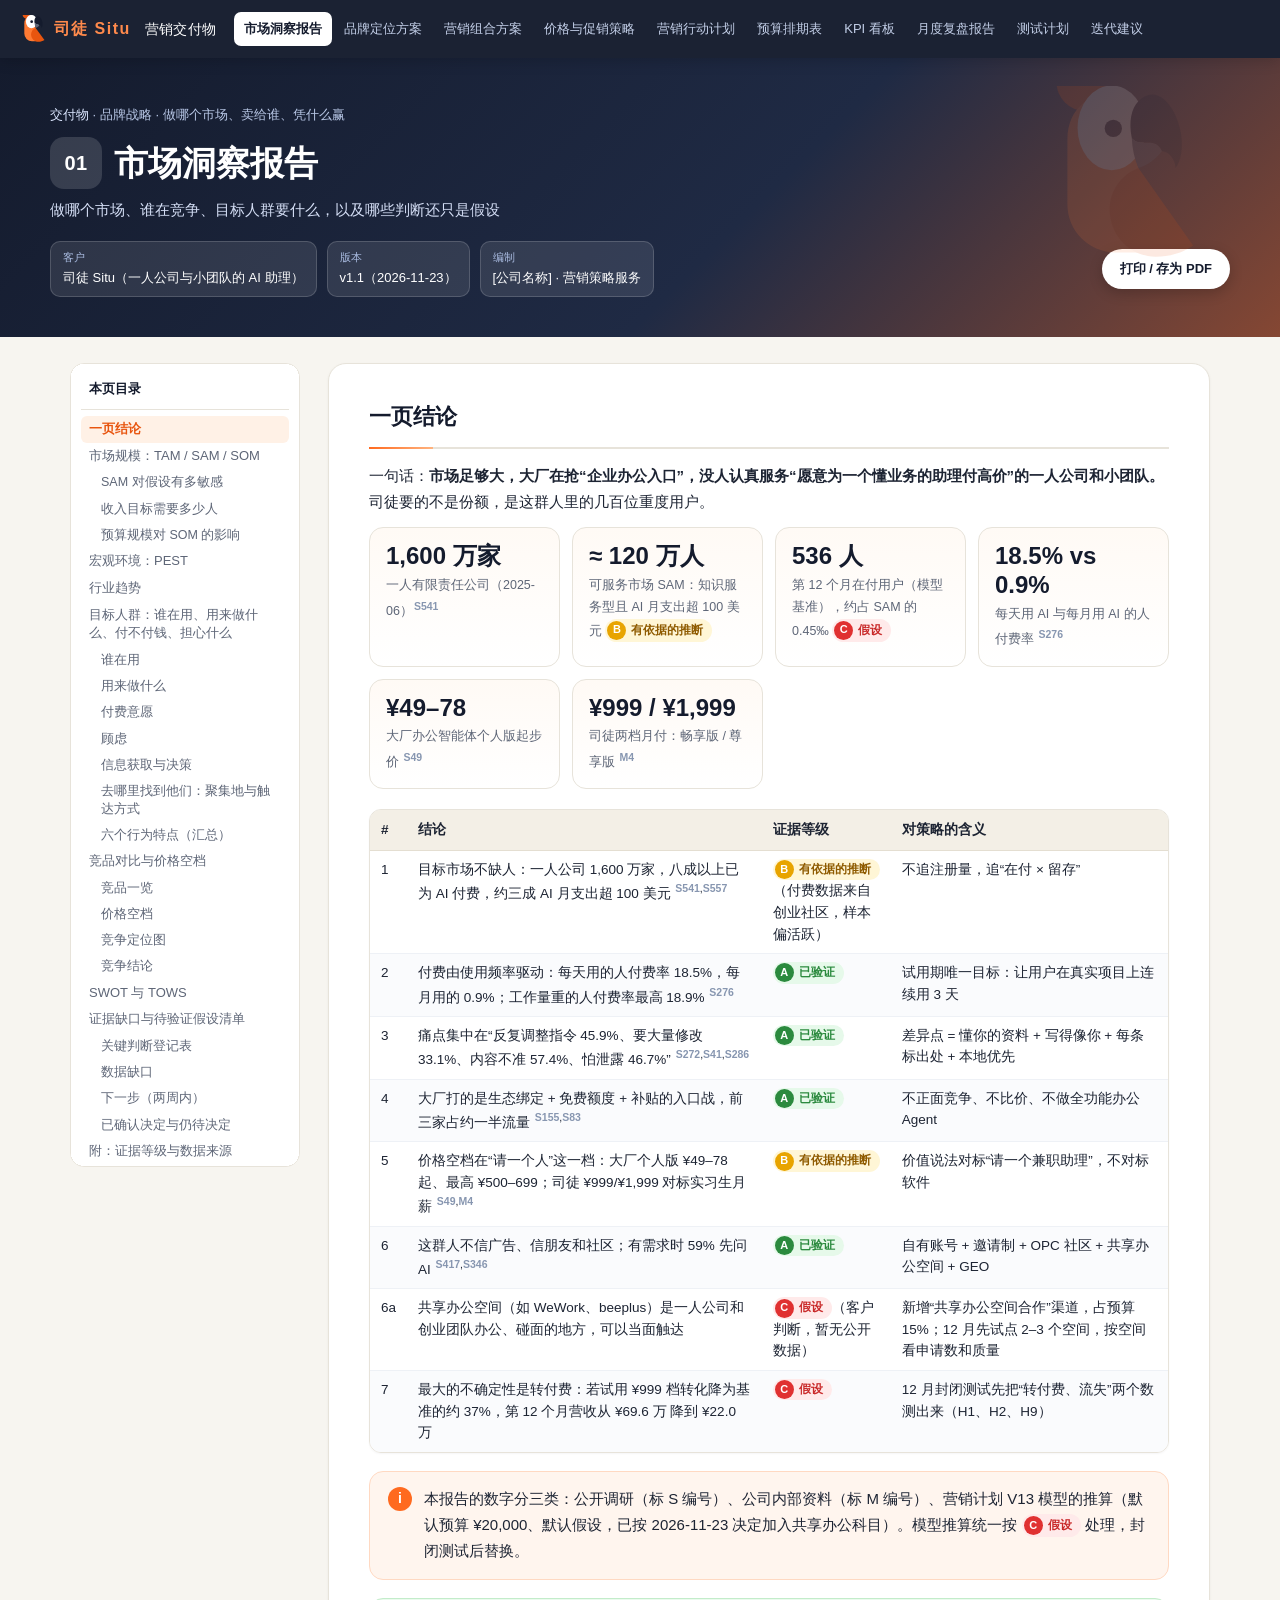
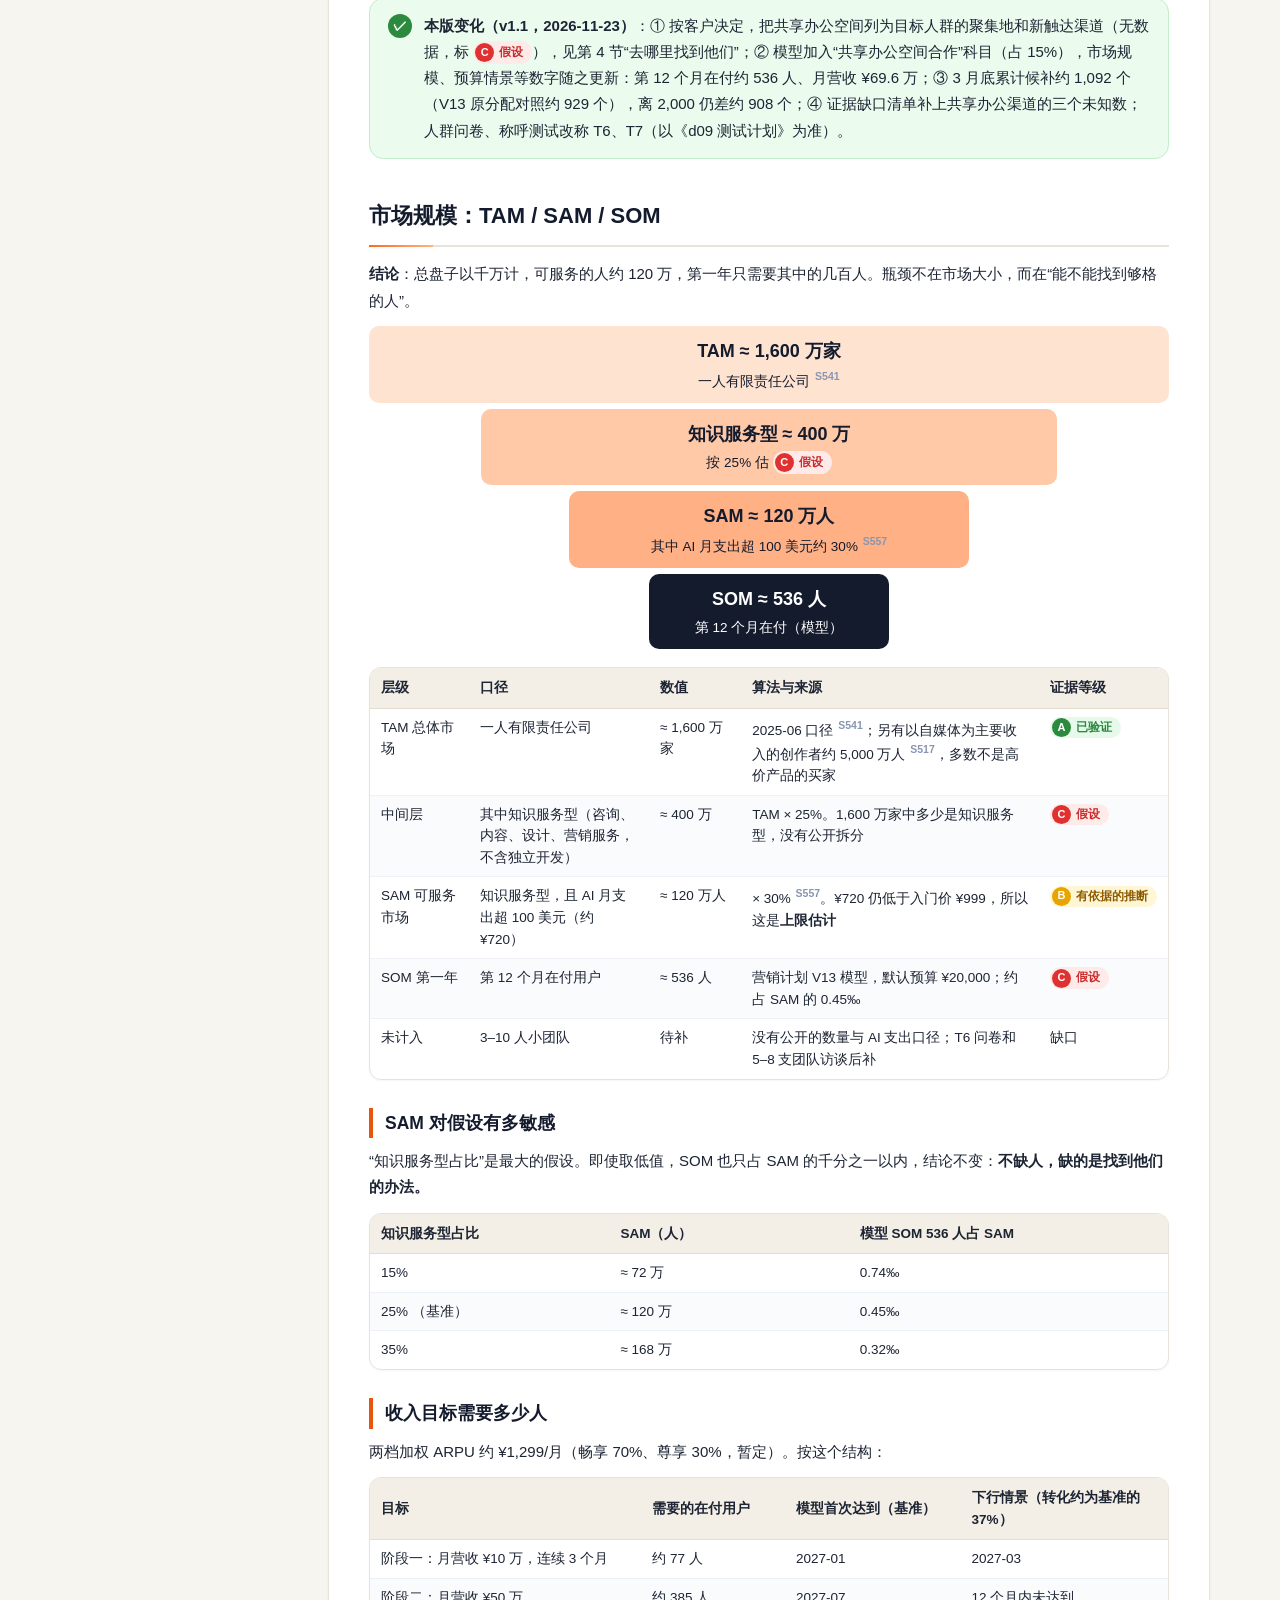
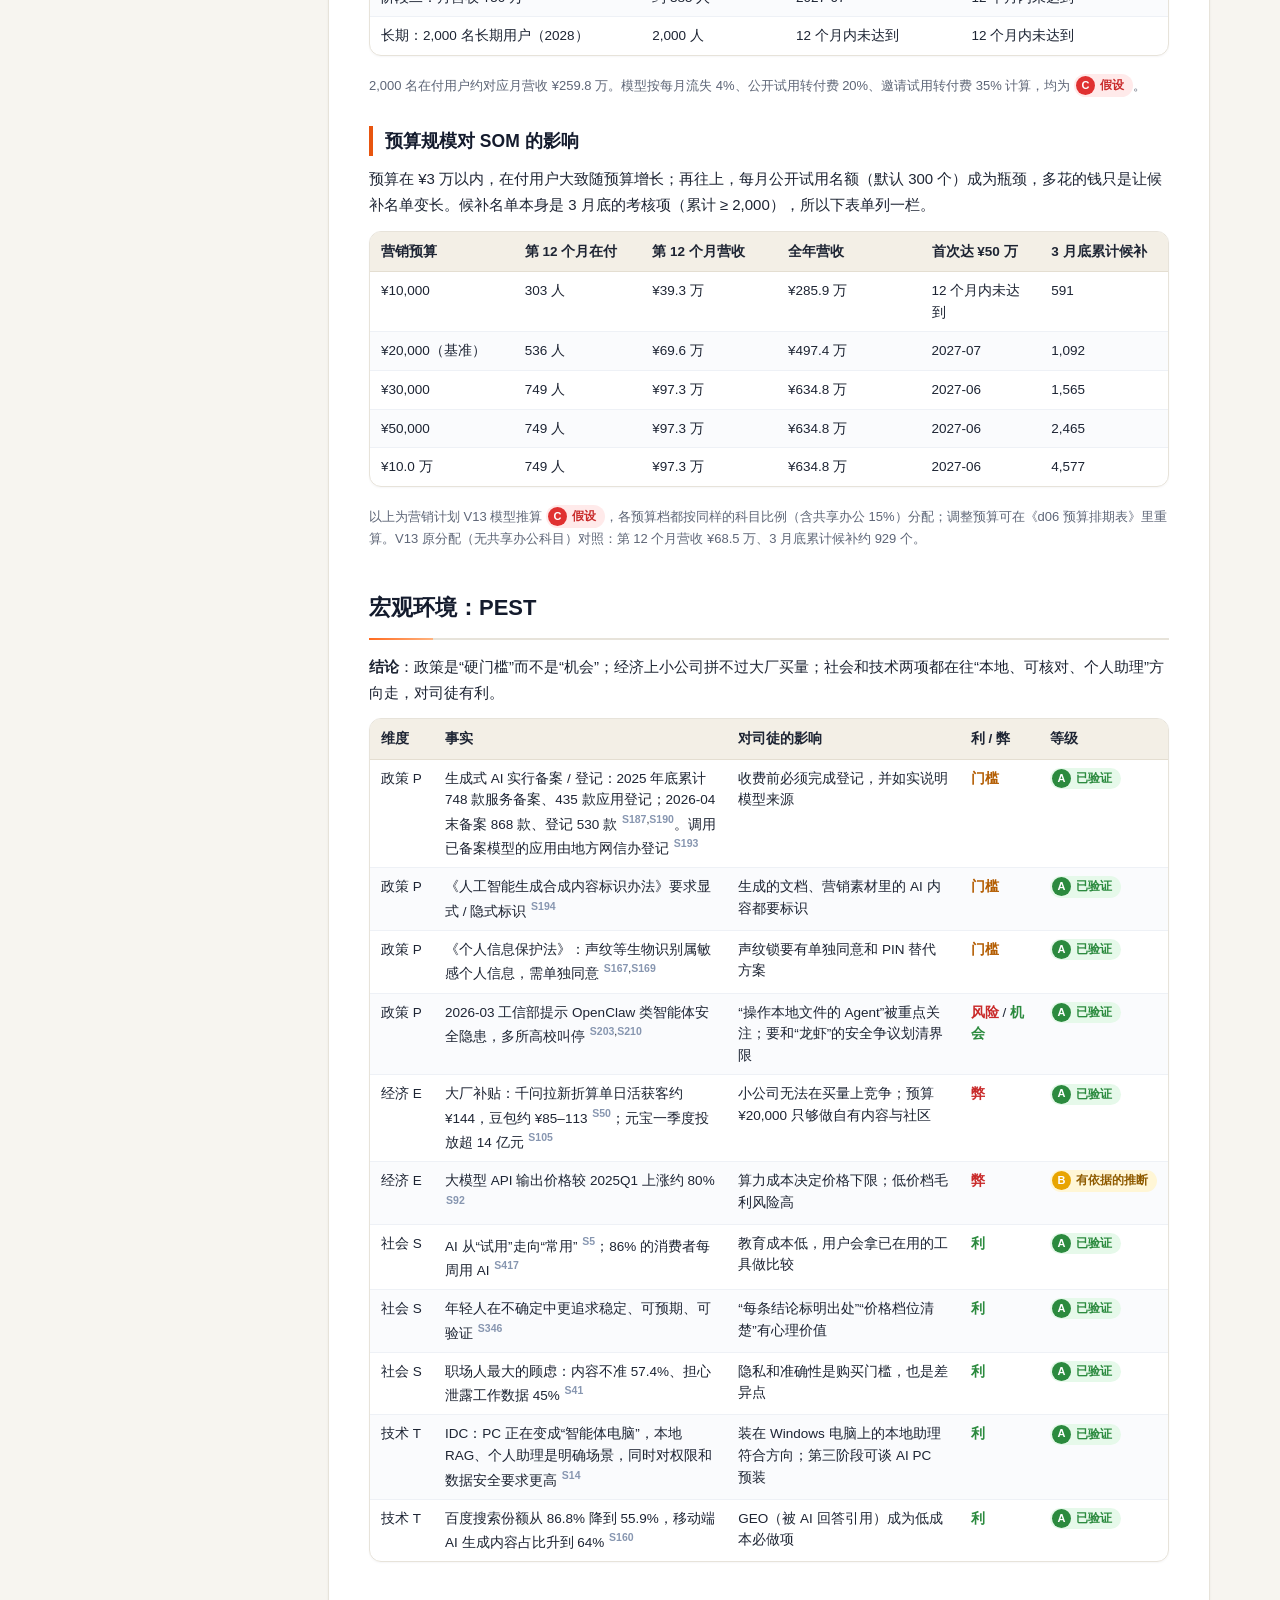
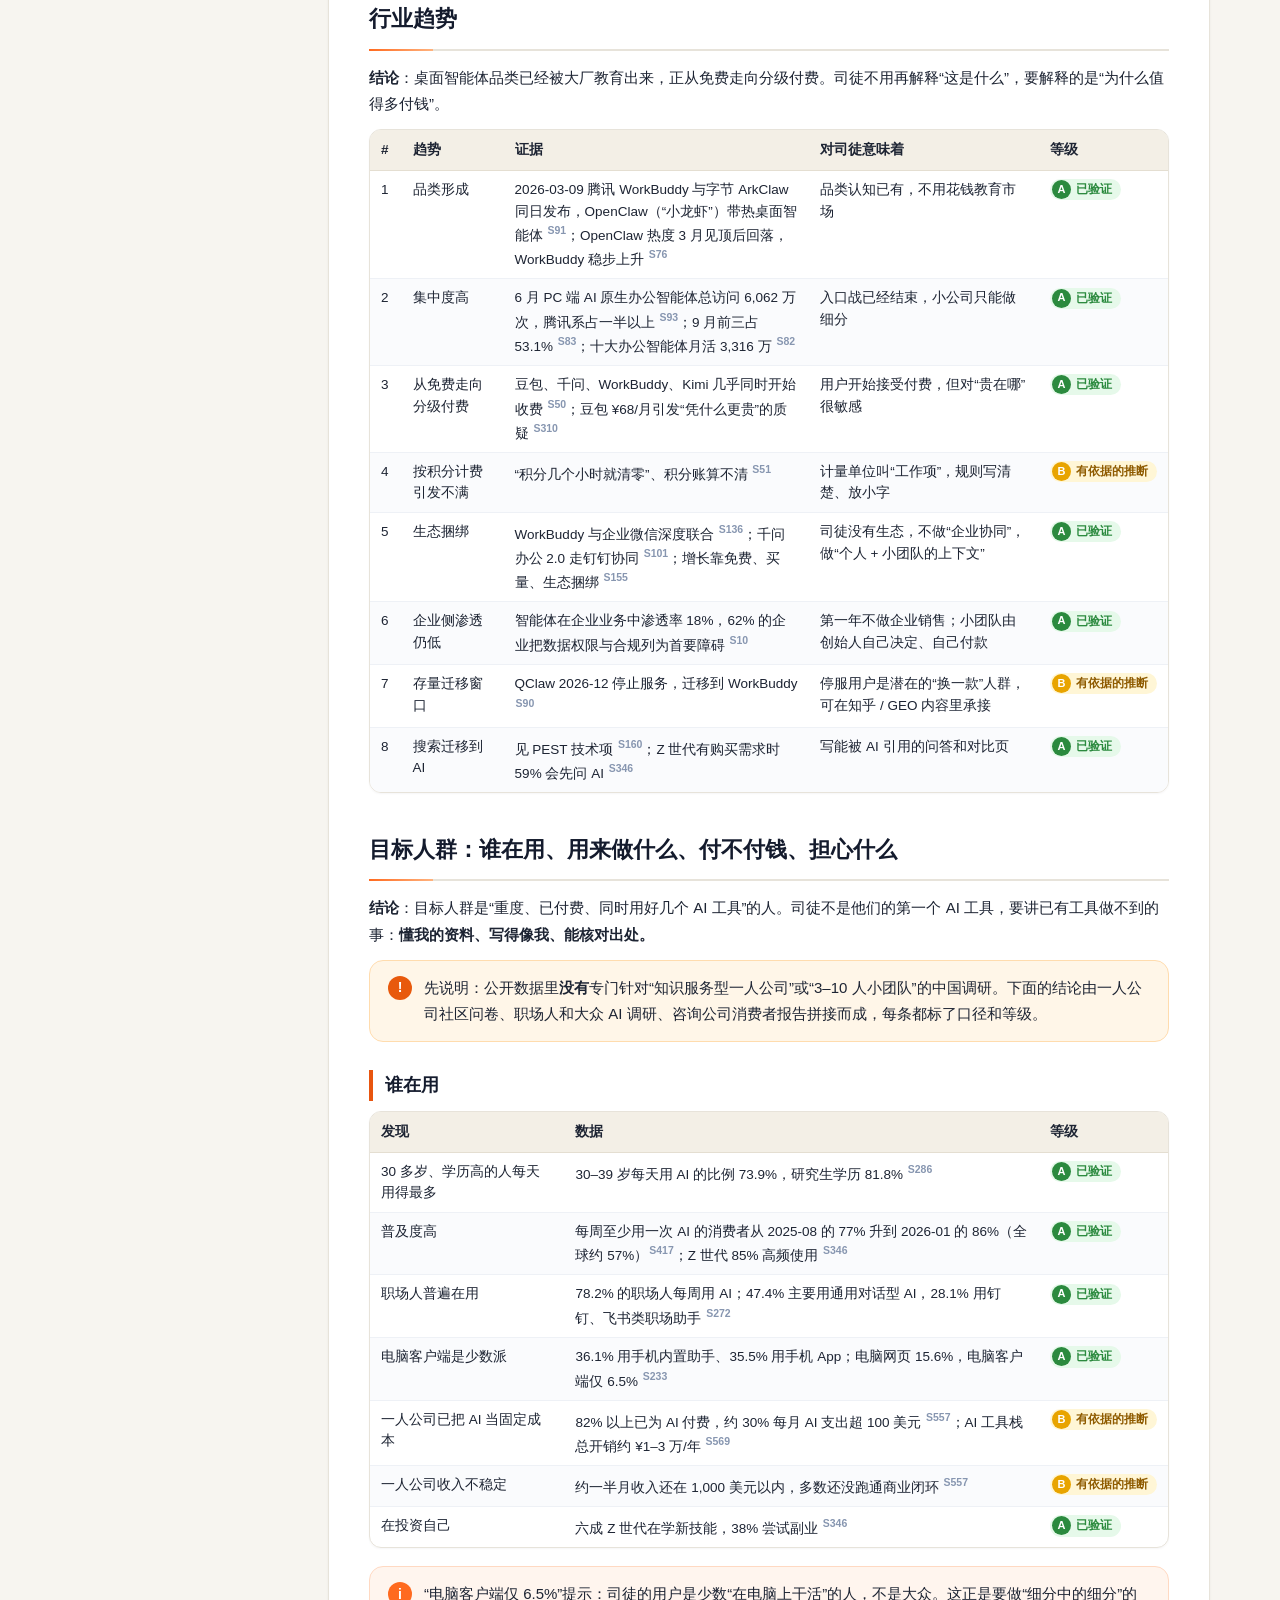
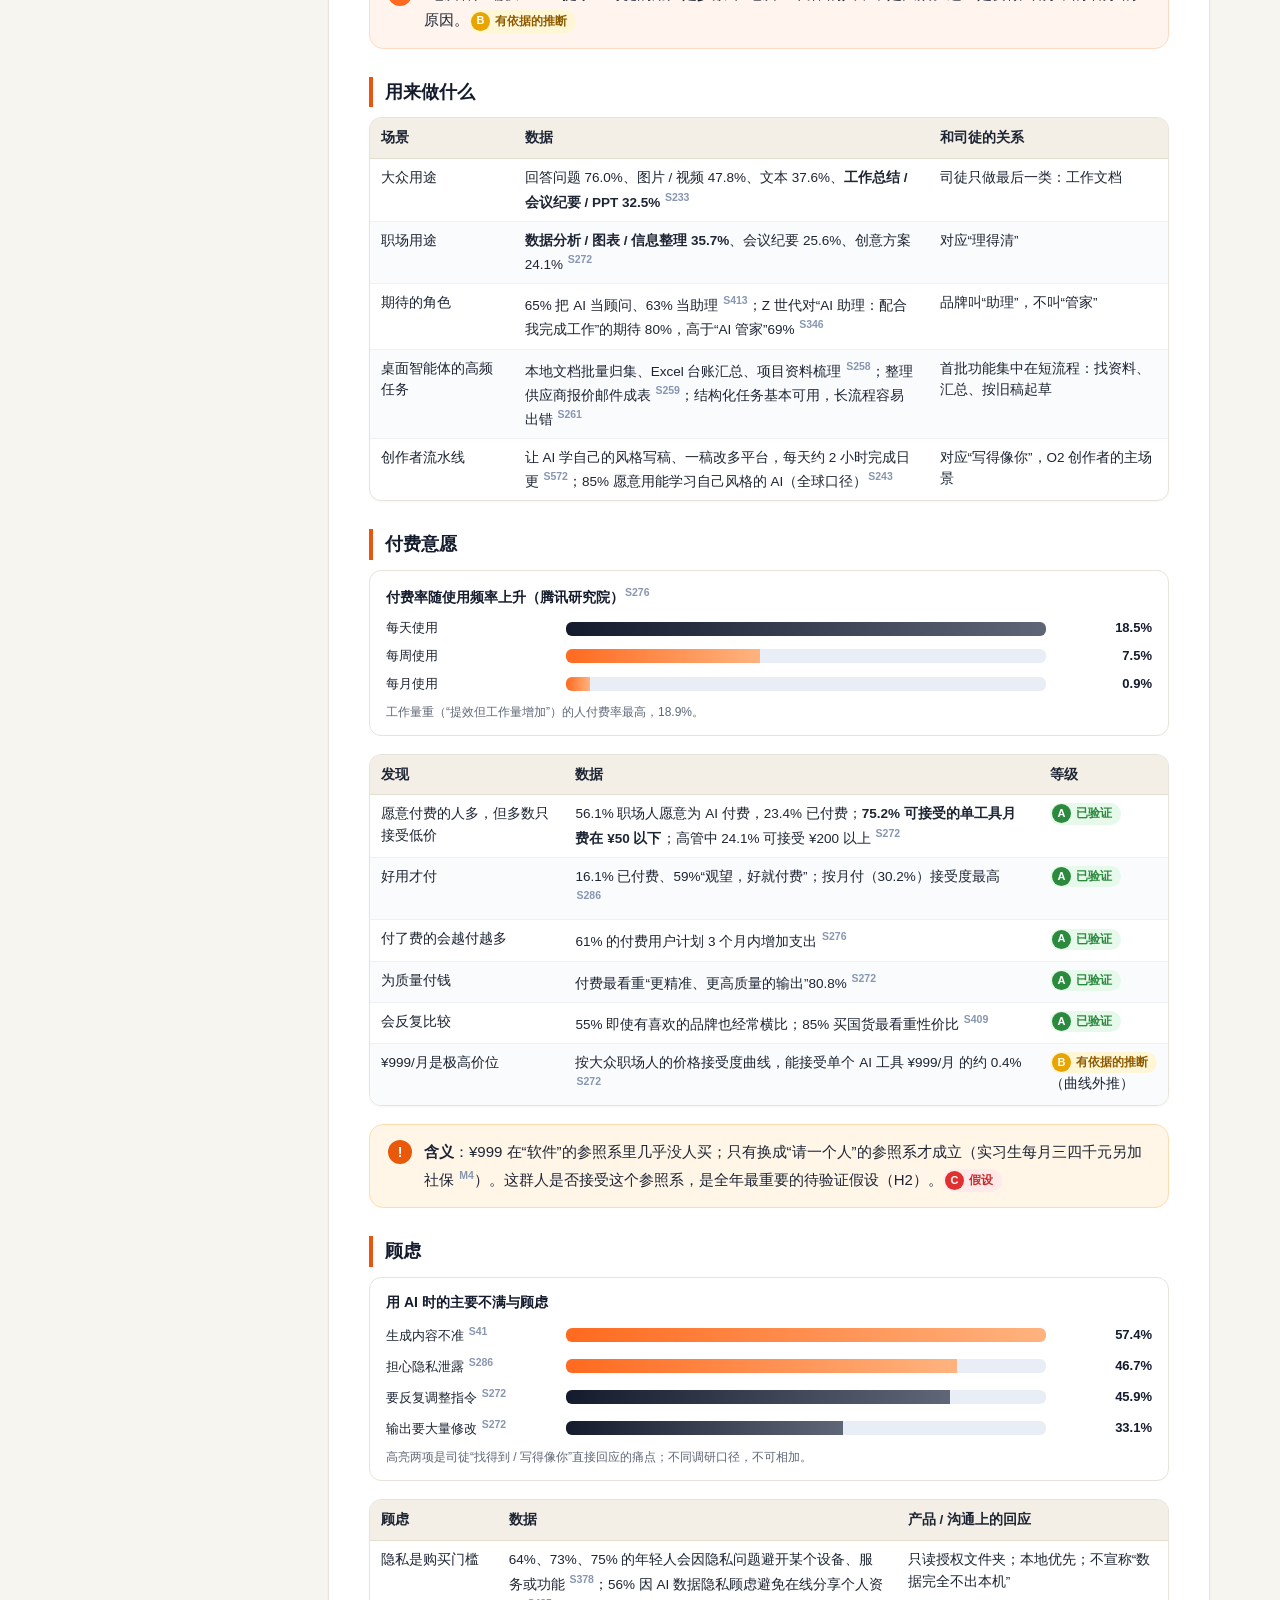
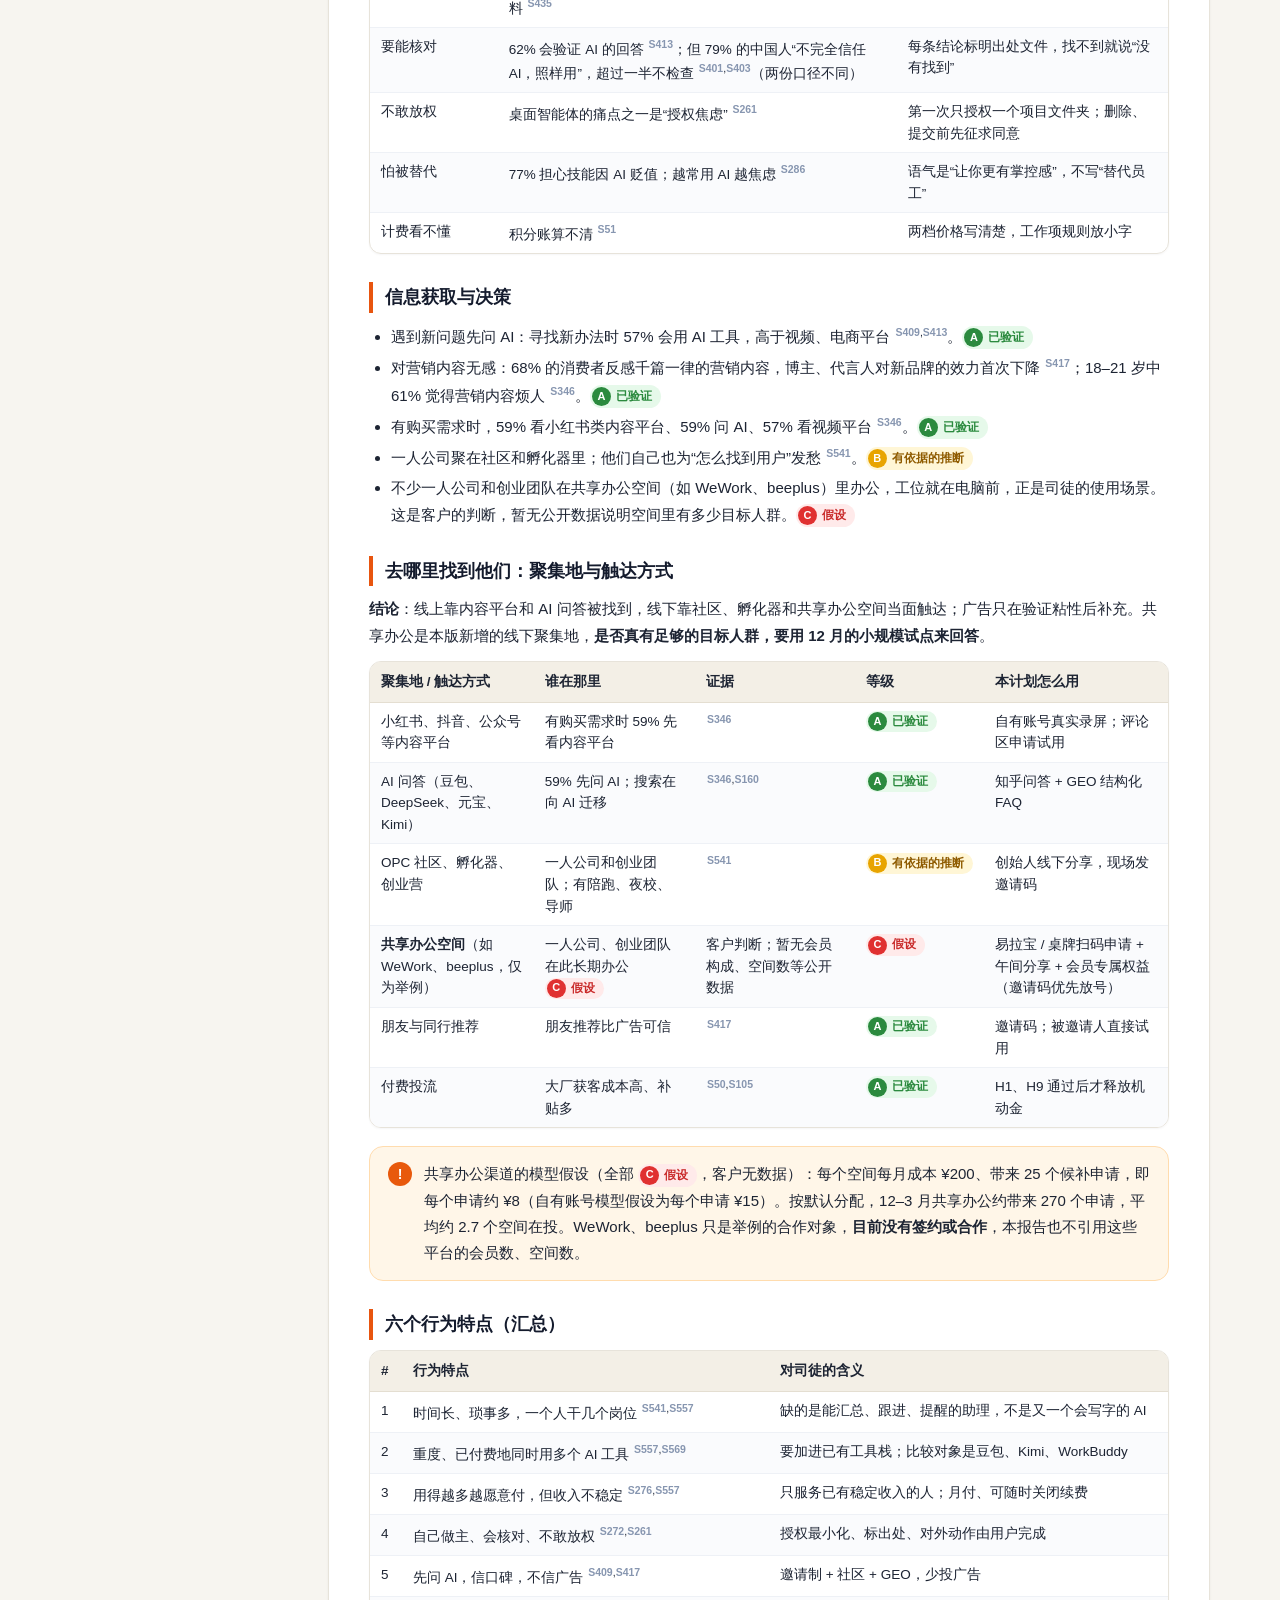
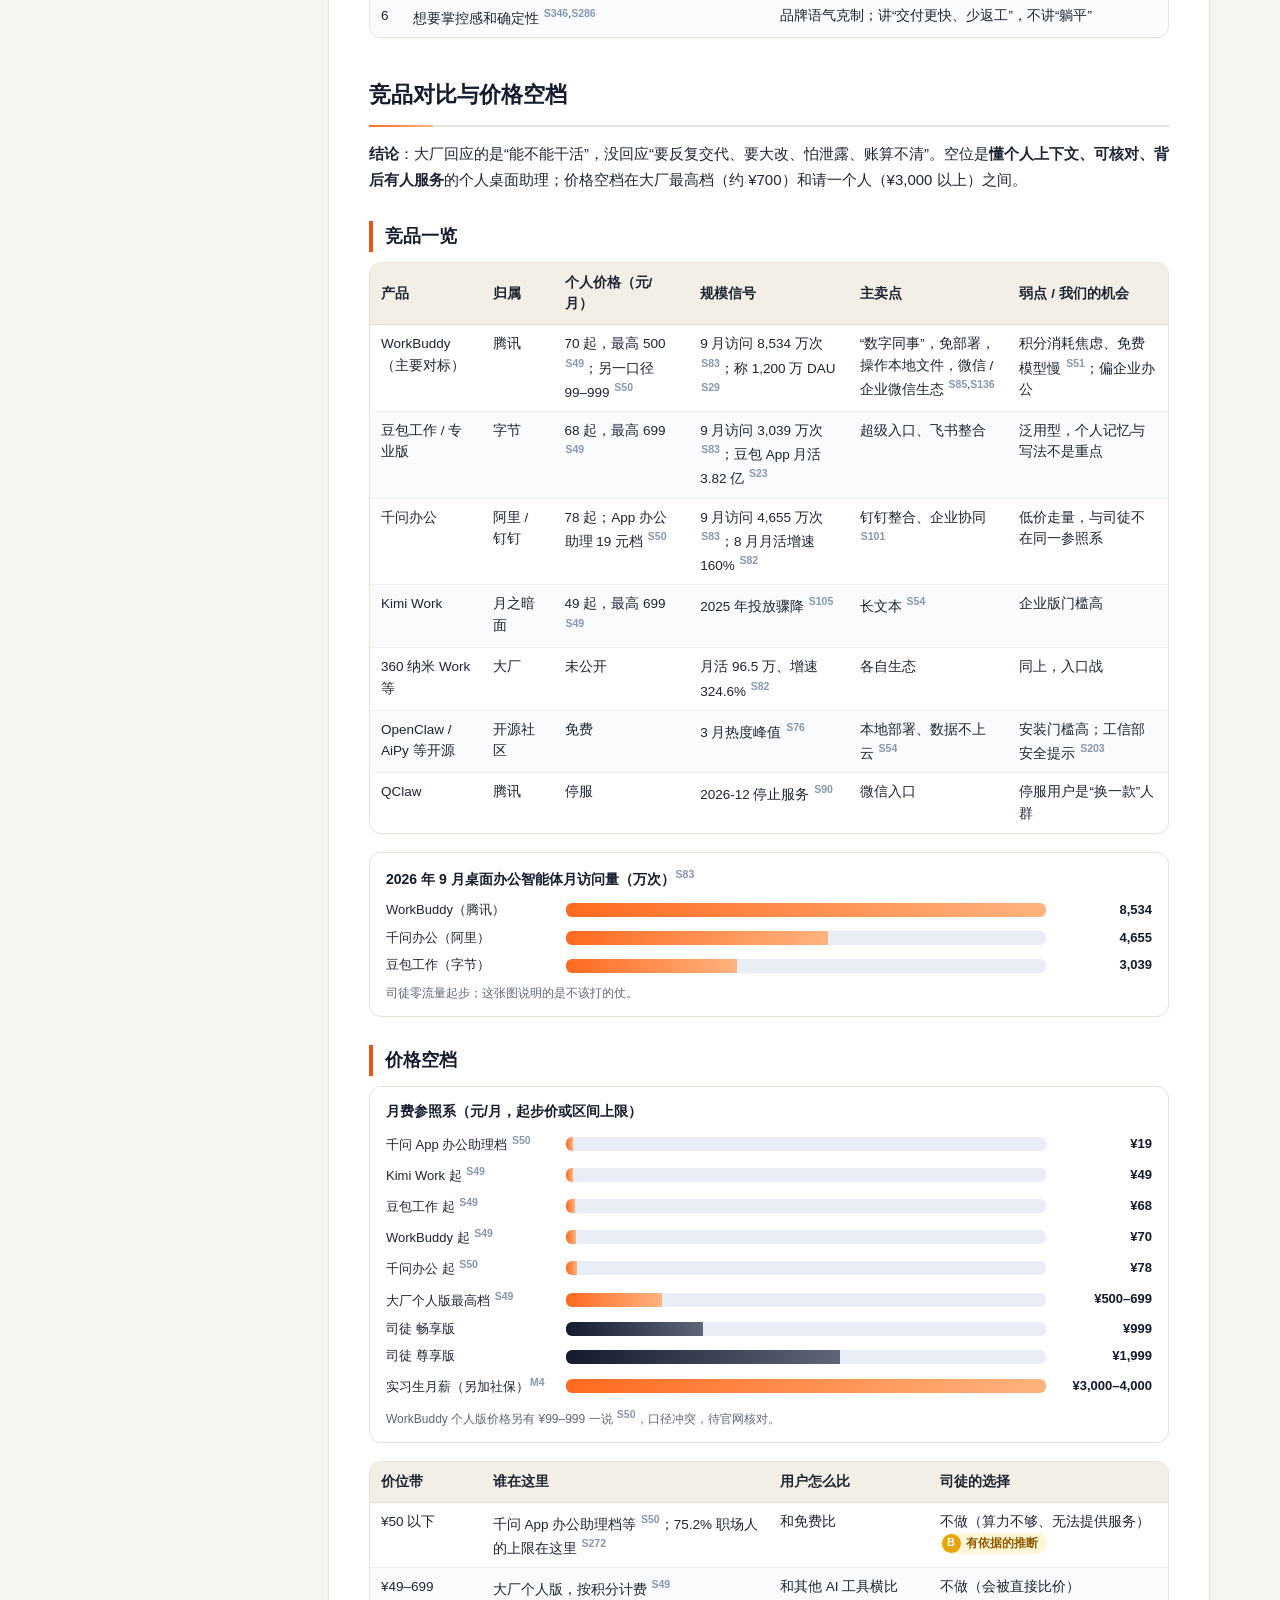
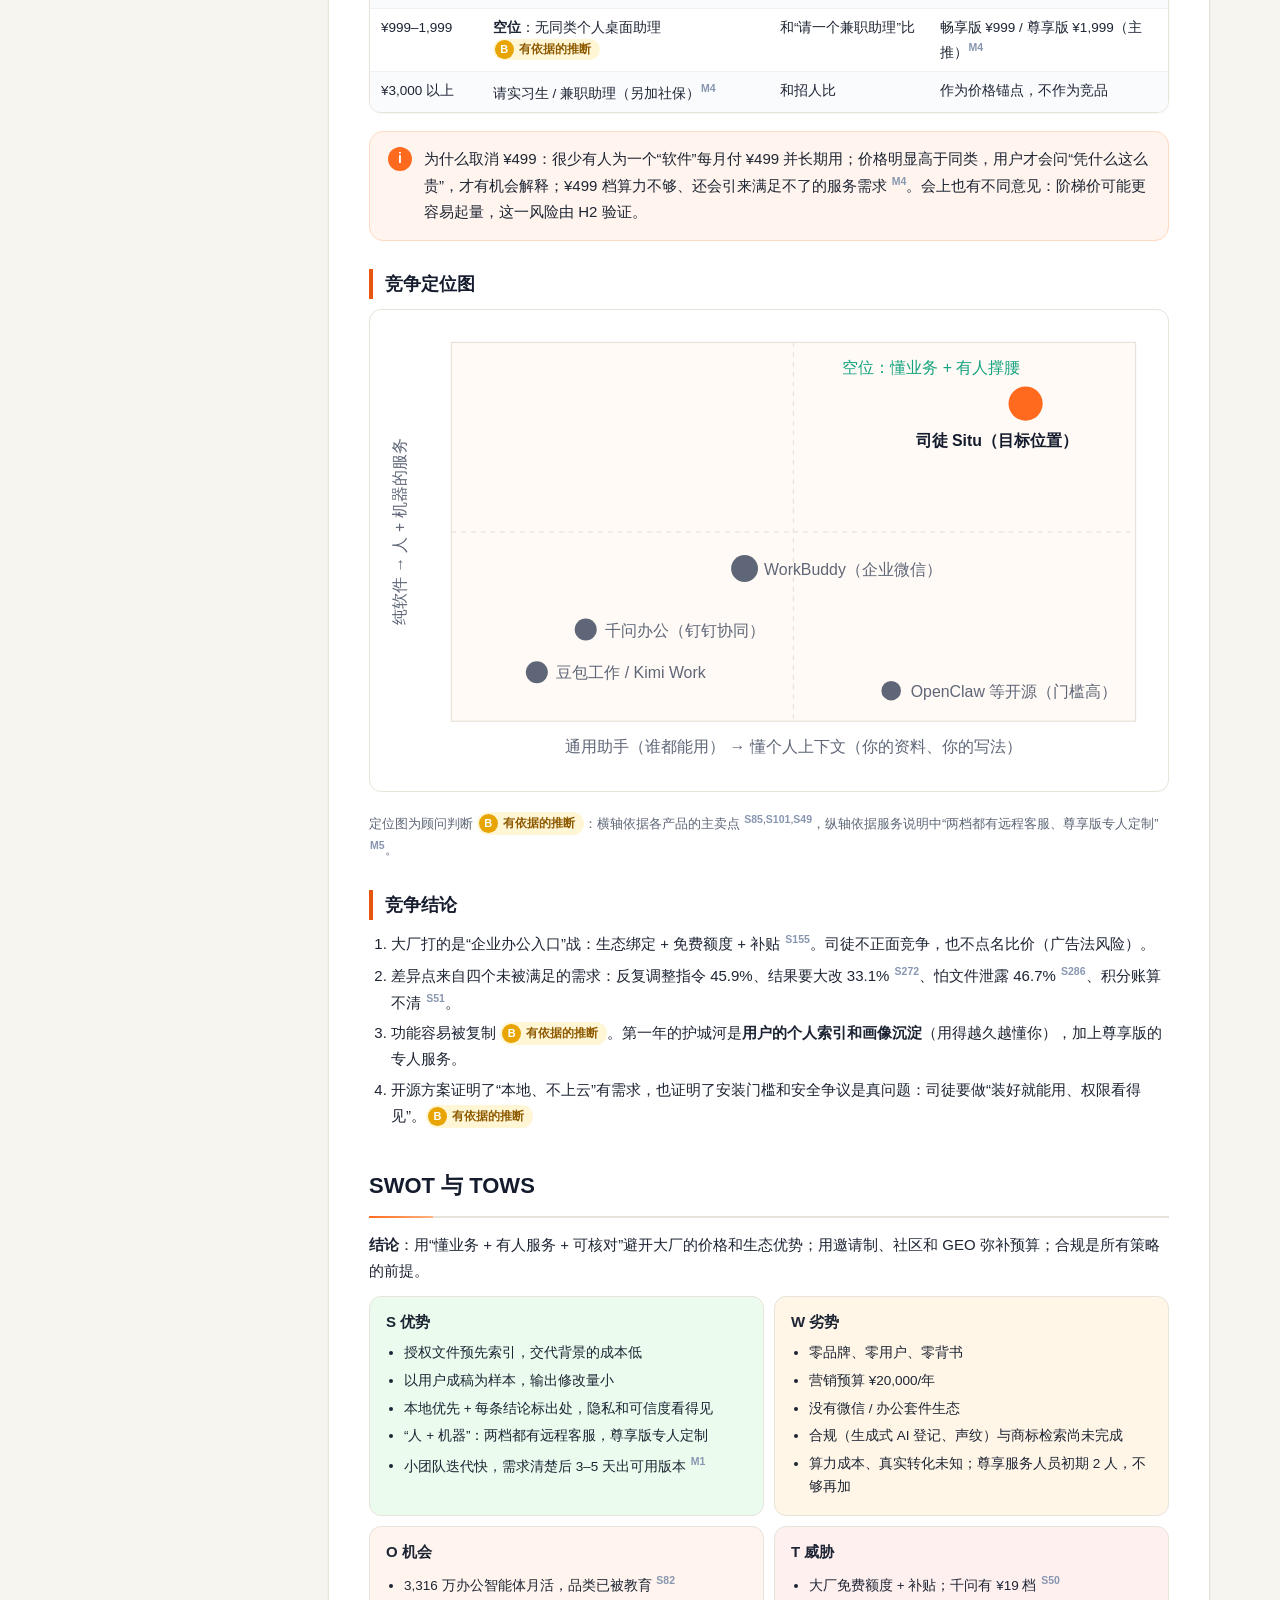
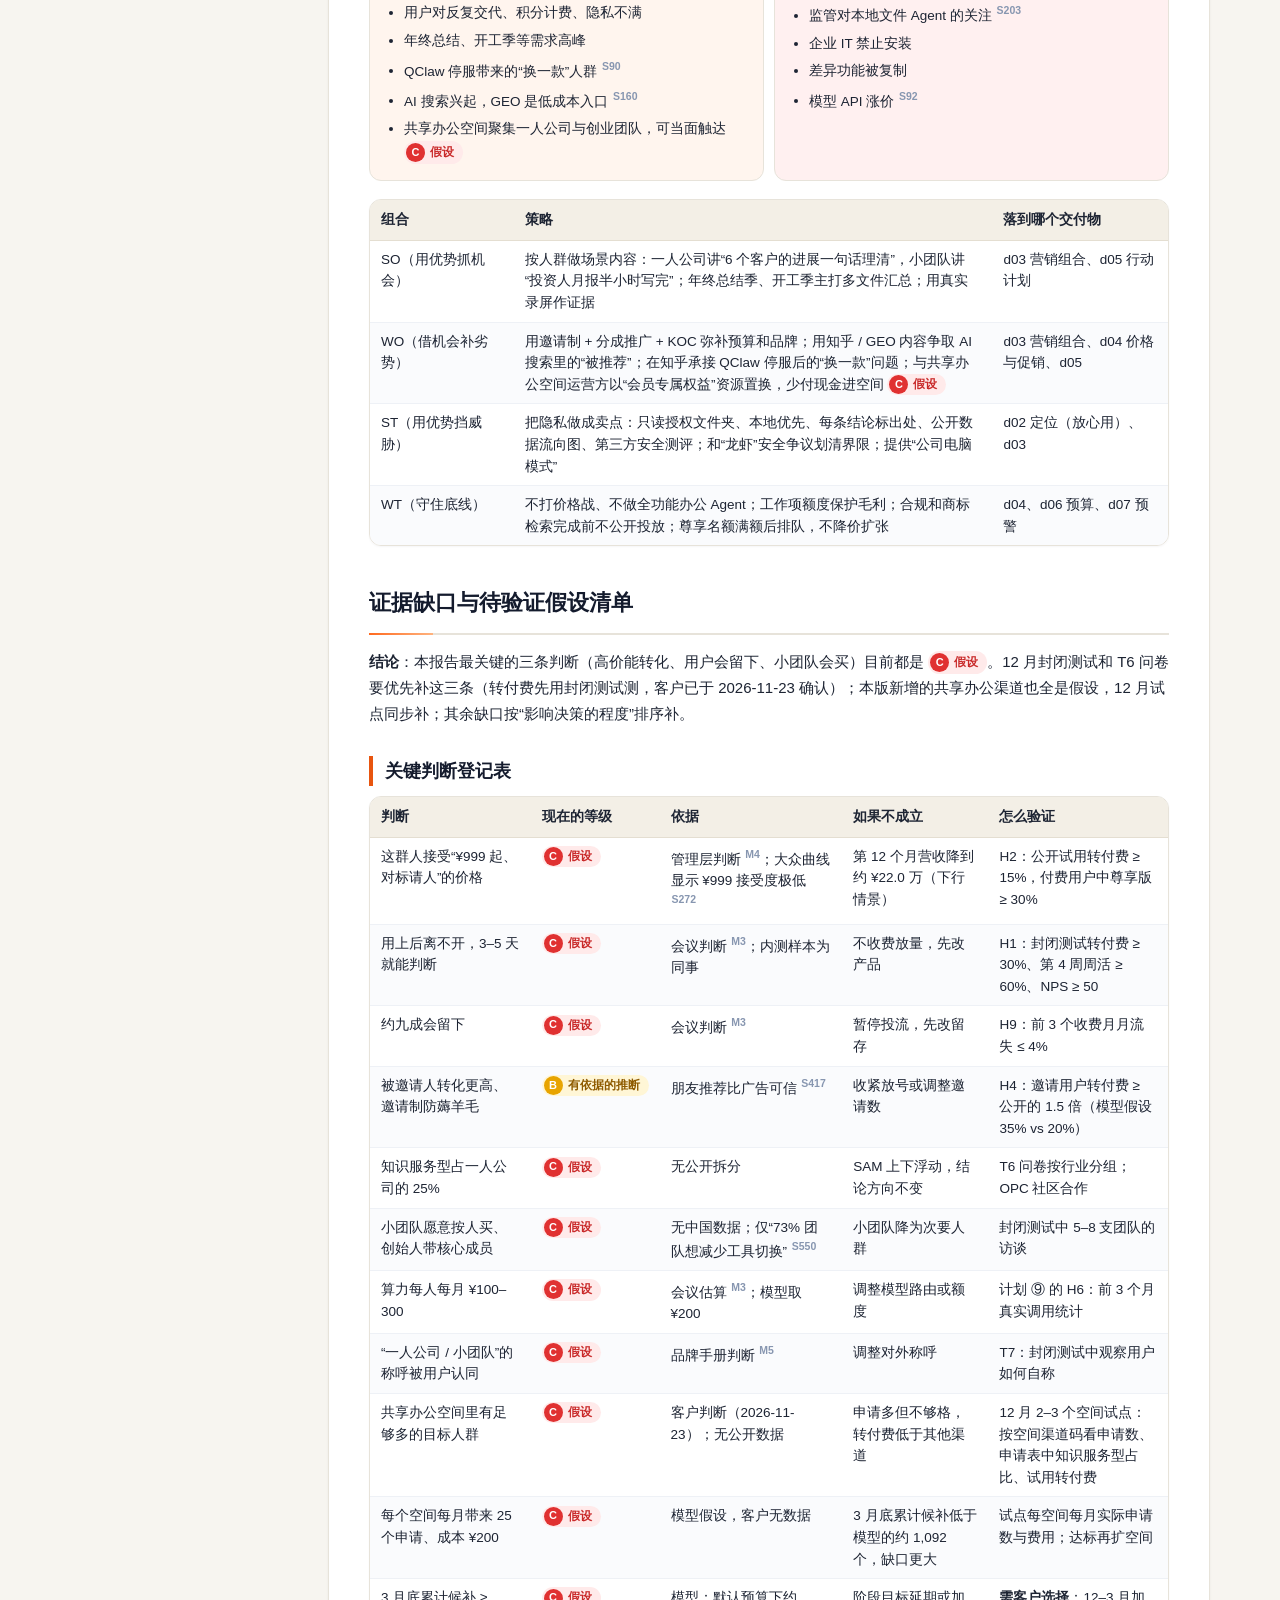
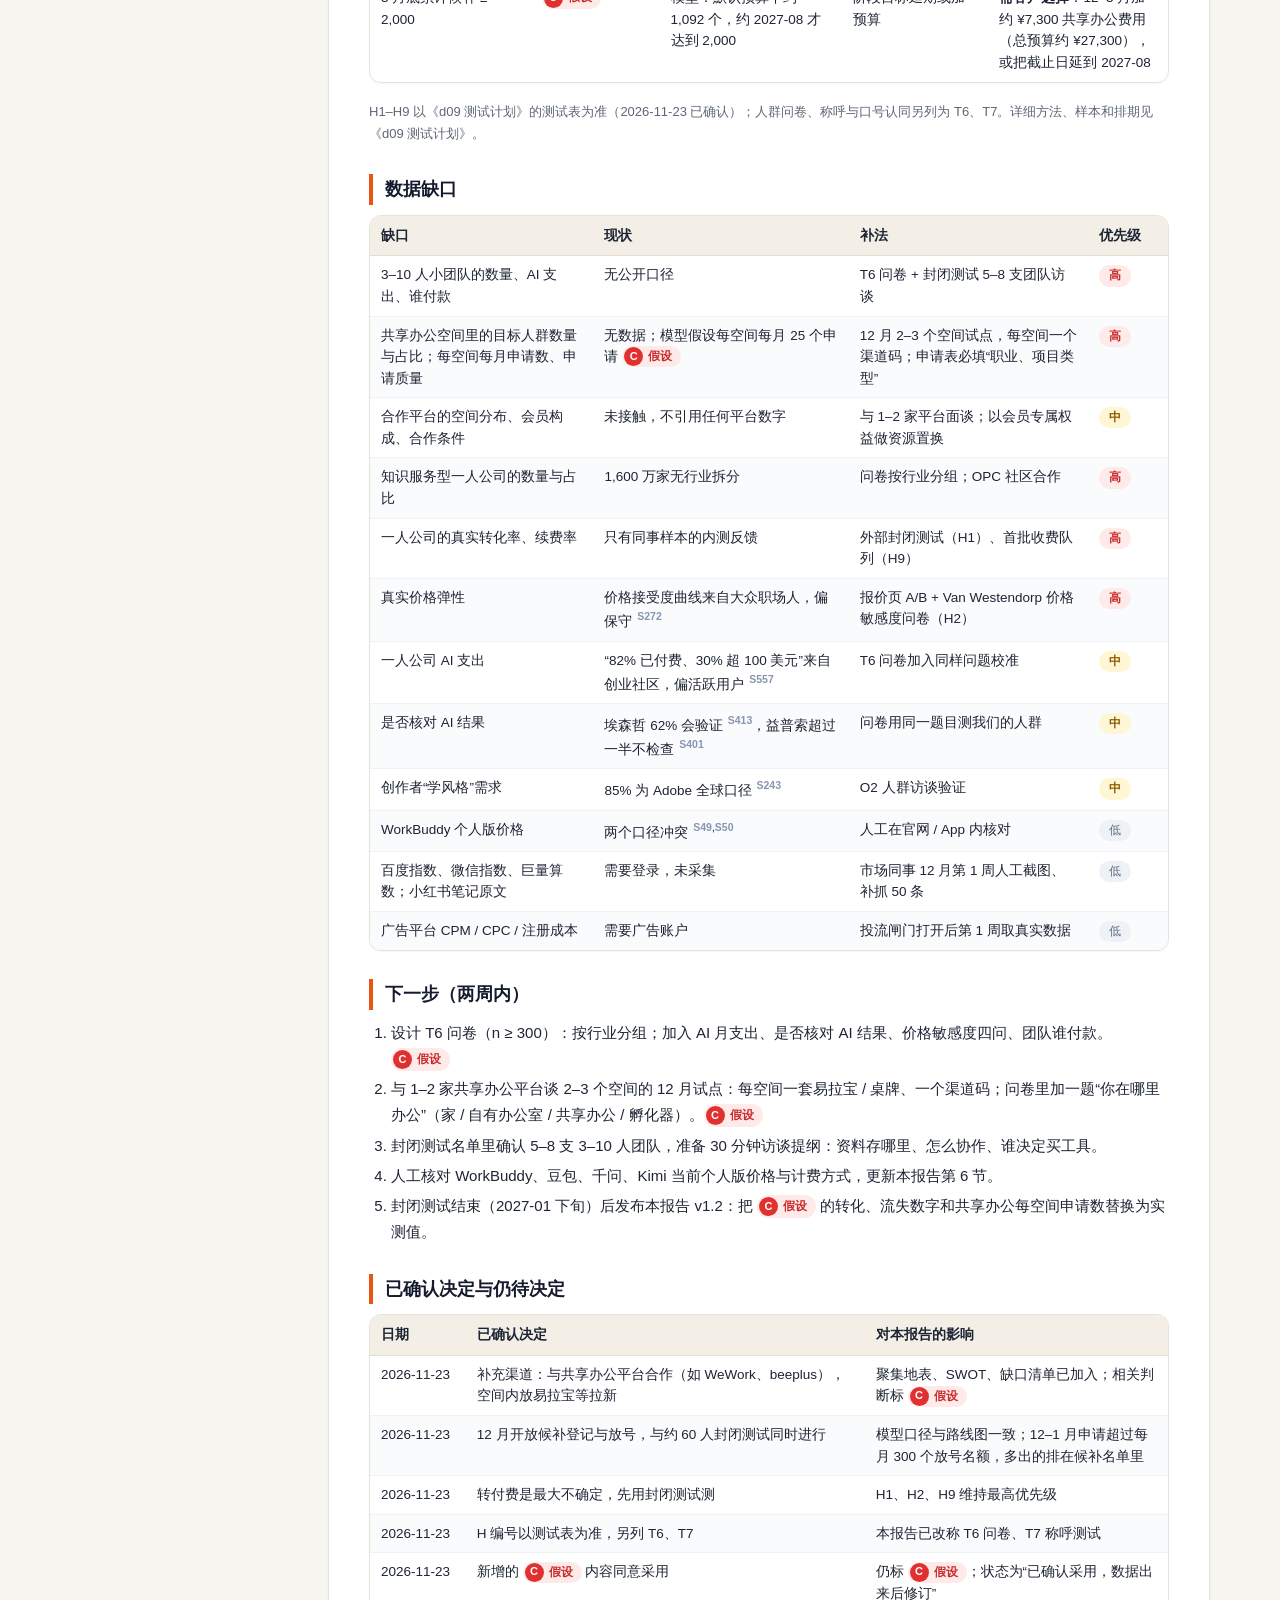
==== commit 9fbc5883: "v1.1：新增共享办公空间渠道，落实客户 7 项决定" ====
--- a/public/d01.html
+++ b/public/d01.html
@@ -24,33 +24,34 @@
 <section class="hero stage-strategy"><div class="in">
 <div class="crumb"><a href="index.html">交付物</a> · 品牌战略 · 做哪个市场、卖给谁、凭什么赢</div>
 <h1><span class="ic">01</span>市场洞察报告</h1><p class="sub">做哪个市场、谁在竞争、目标人群要什么，以及哪些判断还只是假设</p>
-<div class="meta"><div><span>客户</span>司徒 Situ（一人公司与小团队的 AI 助理）</div><div><span>版本</span>v1.0（2026-11-23）</div><div><span>编制</span>[公司名称] · 营销策略服务</div><a class="dl" href="javascript:window.print()">打印 / 存为 PDF</a></div>
+<div class="meta"><div><span>客户</span>司徒 Situ（一人公司与小团队的 AI 助理）</div><div><span>版本</span>v1.1（2026-11-23）</div><div><span>编制</span>[公司名称] · 营销策略服务</div><a class="dl" href="javascript:window.print()">打印 / 存为 PDF</a></div>
 </div></section>
-<div class="layout"><aside class="toc"><div class="tt">本页目录</div><a class="t1" href="#s1">一页结论</a><a class="t1" href="#s2">市场规模：TAM / SAM / SOM</a><a class="t2" href="#s2-1">SAM 对假设有多敏感</a><a class="t2" href="#s2-2">收入目标需要多少人</a><a class="t2" href="#s2-3">预算规模对 SOM 的影响</a><a class="t1" href="#s3">宏观环境：PEST</a><a class="t1" href="#s4">行业趋势</a><a class="t1" href="#s5">目标人群：谁在用、用来做什么、付不付钱、担心什么</a><a class="t2" href="#s5-1">谁在用</a><a class="t2" href="#s5-2">用来做什么</a><a class="t2" href="#s5-3">付费意愿</a><a class="t2" href="#s5-4">顾虑</a><a class="t2" href="#s5-5">信息获取与决策</a><a class="t2" href="#s5-6">六个行为特点（汇总）</a><a class="t1" href="#s6">竞品对比与价格空档</a><a class="t2" href="#s6-1">竞品一览</a><a class="t2" href="#s6-2">价格空档</a><a class="t2" href="#s6-3">竞争定位图</a><a class="t2" href="#s6-4">竞争结论</a><a class="t1" href="#s7">SWOT 与 TOWS</a><a class="t1" href="#s8">证据缺口与待验证假设清单</a><a class="t2" href="#s8-1">关键判断登记表</a><a class="t2" href="#s8-2">数据缺口</a><a class="t2" href="#s8-3">下一步（两周内）</a><a class="t1" href="#s9">附：证据等级与数据来源</a></aside>
+<div class="layout"><aside class="toc"><div class="tt">本页目录</div><a class="t1" href="#s1">一页结论</a><a class="t1" href="#s2">市场规模：TAM / SAM / SOM</a><a class="t2" href="#s2-1">SAM 对假设有多敏感</a><a class="t2" href="#s2-2">收入目标需要多少人</a><a class="t2" href="#s2-3">预算规模对 SOM 的影响</a><a class="t1" href="#s3">宏观环境：PEST</a><a class="t1" href="#s4">行业趋势</a><a class="t1" href="#s5">目标人群：谁在用、用来做什么、付不付钱、担心什么</a><a class="t2" href="#s5-1">谁在用</a><a class="t2" href="#s5-2">用来做什么</a><a class="t2" href="#s5-3">付费意愿</a><a class="t2" href="#s5-4">顾虑</a><a class="t2" href="#s5-5">信息获取与决策</a><a class="t2" href="#s5-6">去哪里找到他们：聚集地与触达方式</a><a class="t2" href="#s5-7">六个行为特点（汇总）</a><a class="t1" href="#s6">竞品对比与价格空档</a><a class="t2" href="#s6-1">竞品一览</a><a class="t2" href="#s6-2">价格空档</a><a class="t2" href="#s6-3">竞争定位图</a><a class="t2" href="#s6-4">竞争结论</a><a class="t1" href="#s7">SWOT 与 TOWS</a><a class="t1" href="#s8">证据缺口与待验证假设清单</a><a class="t2" href="#s8-1">关键判断登记表</a><a class="t2" href="#s8-2">数据缺口</a><a class="t2" href="#s8-3">下一步（两周内）</a><a class="t2" href="#s8-4">已确认决定与仍待决定</a><a class="t1" href="#s9">附：证据等级与数据来源</a></aside>
 <main class="doc"><h2 class="h1" id="s1">一页结论</h2>
 <p>一句话：<b>市场足够大，大厂在抢“企业办公入口”，没人认真服务“愿意为一个懂业务的助理付高价”的一人公司和小团队。</b> 司徒要的不是份额，是这群人里的几百位重度用户。</p>
-<div class="cards"><div class="cardk"><div class="v">1,600 万家</div><div class="l">一人有限责任公司（2025-06）<sup class="ref"><a href="#src-S541" title="shobserver.com · 姚建华等：2026年中国一人公司（OPC）调研报告">S541</a></sup></div></div><div class="cardk"><div class="v">≈ 120 万人</div><div class="l">可服务市场 SAM：知识服务型且 AI 月支出超 100 美元 <span class="ev evb" title="证据等级：B 有依据的推断"><i>B</i>有依据的推断</span></div></div><div class="cardk"><div class="v">527 人</div><div class="l">第 12 个月在付用户（模型基准），约占 SAM 的 0.44‰ <span class="ev evc" title="证据等级：C 假设"><i>C</i>假设</span></div></div><div class="cardk"><div class="v">18.5% vs 0.9%</div><div class="l">每天用 AI 与每月用 AI 的人付费率 <sup class="ref"><a href="#src-S276" title="woshipm.com · 每天用AI的人，付费意愿是低频者的13倍：你被AI“绑架”了吗？ | 人人都是产品经理">S276</a></sup></div></div><div class="cardk"><div class="v">¥49–78</div><div class="l">大厂办公智能体个人版起步价 <sup class="ref"><a href="#src-S49" title="m.36kr.com · WorkBuddy、豆包、千问、Kimi横评：谁更接近优秀办公助手？-36氪">S49</a></sup></div></div><div class="cardk"><div class="v">¥999 / ¥1,999</div><div class="l">司徒两档月付：畅享版 / 尊享版 <sup class="ref"><a href="#src-M4" title="公司内部资料 · 会议纪要：晨会：产品定位、核心能力与定价（2026-11-18）">M4</a></sup></div></div></div>
-<div class="tw"><table><colgroup><col style="width:4.0%"><col style="width:46.0%"><col style="width:14.0%"><col style="width:36.0%"></colgroup><thead><tr><th>#</th><th>结论</th><th>证据等级</th><th>对策略的含义</th></tr></thead><tbody><tr><td>1</td><td>目标市场不缺人：一人公司 1,600 万家，八成以上已为 AI 付费，约三成 AI 月支出超 100 美元 <sup class="ref"><a href="#src-S541" title="shobserver.com · 姚建华等：2026年中国一人公司（OPC）调研报告">S541</a>,<a href="#src-S557" title="zhuanlan.zhihu.com · 一人公司完全指南：AI时代的超级个体，都在怎么赚钱？">S557</a></sup></td><td><span class="ev evb" title="证据等级：B 有依据的推断"><i>B</i>有依据的推断</span>（付费数据来自创业社区，样本偏活跃）</td><td>不追注册量，追“在付 × 留存”</td></tr><tr><td>2</td><td>付费由使用频率驱动：每天用的人付费率 18.5%，每月用的 0.9%；工作量重的人付费率最高 18.9% <sup class="ref"><a href="#src-S276" title="woshipm.com · 每天用AI的人，付费意愿是低频者的13倍：你被AI“绑架”了吗？ | 人人都是产品经理">S276</a></sup></td><td><span class="ev eva" title="证据等级：A 已验证"><i>A</i>已验证</span></td><td>试用期唯一目标：让用户在真实项目上连续用 3 天</td></tr><tr><td>3</td><td>痛点集中在“反复调整指令 45.9%、要大量修改 33.1%、内容不准 57.4%、怕泄露 46.7%” <sup class="ref"><a href="#src-S272" title="163.com · 报告：56.1%的职场人愿意为AI服务付费|求职|智联招聘|ai服务_网易订阅">S272</a>,<a href="#src-S41" title="m.cyol.com · 2025职场人AI工具使用体验报告：八成职场人在工作中使用AI工具">S41</a>,<a href="#src-S286" title="m.36kr.com · 中国公众对生成式AI的看法与使用行为-36氪">S286</a></sup></td><td><span class="ev eva" title="证据等级：A 已验证"><i>A</i>已验证</span></td><td>差异点 = 懂你的资料 + 写得像你 + 每条标出处 + 本地优先</td></tr><tr><td>4</td><td>大厂打的是生态绑定 + 免费额度 + 补贴的入口战，前三家占约一半流量 <sup class="ref"><a href="#src-S155" title="36Kr · AI办公增长复盘：免费、买量、生态捆绑 - 36Kr">S155</a>,<a href="#src-S83" title="m.36kr.com · 腾讯领跑、百度第二，AI办公远未定局-36氪">S83</a></sup></td><td><span class="ev eva" title="证据等级：A 已验证"><i>A</i>已验证</span></td><td>不正面竞争、不比价、不做全功能办公 Agent</td></tr><tr><td>5</td><td>价格空档在“请一个人”这一档：大厂个人版 ¥49–78 起、最高 ¥500–699；司徒 ¥999/¥1,999 对标实习生月薪 <sup class="ref"><a href="#src-S49" title="m.36kr.com · WorkBuddy、豆包、千问、Kimi横评：谁更接近优秀办公助手？-36氪">S49</a>,<a href="#src-M4" title="公司内部资料 · 会议纪要：晨会：产品定位、核心能力与定价（2026-11-18）">M4</a></sup></td><td><span class="ev evb" title="证据等级：B 有依据的推断"><i>B</i>有依据的推断</span></td><td>价值说法对标“请一个兼职助理”，不对标软件</td></tr><tr><td>6</td><td>这群人不信广告、信朋友和社区；有需求时 59% 先问 AI <sup class="ref"><a href="#src-S417" title="21jingji.com · 86%中国消费者每周使用AI，传统营销“三板斧”首次失效 - 21经济网">S417</a>,<a href="#src-S346" title="埃森哲 Accenture（埃森哲商业研究院） · 确定性：Z世代的新坐标｜埃森哲中国消费者洞察（用户提供 PDF；2025 年中国消费者调研 N=5,000，其中 18–29 岁 N=988，2025-08/09 在线问卷）">S346</a></sup></td><td><span class="ev eva" title="证据等级：A 已验证"><i>A</i>已验证</span></td><td>自有账号 + 邀请制 + OPC 社区 + GEO</td></tr><tr><td>7</td><td>最大的不确定性是转付费：若试用 ¥999 档转化降为基准的约 37%，第 12 个月营收从 ¥68.5 万 降到 ¥21.8 万</td><td><span class="ev evc" title="证据等级：C 假设"><i>C</i>假设</span></td><td>12 月封闭测试先把“转付费、流失”两个数测出来（H1、H2、H9）</td></tr></tbody></table></div>
-<div class="box info"><span class="bi">i</span><div>本报告的数字分三类：公开调研（标 S 编号）、公司内部资料（标 M 编号）、营销计划 V13 模型的推算（默认预算 ¥20,000、默认假设）。模型推算统一按 <span class="ev evc" title="证据等级：C 假设"><i>C</i>假设</span> 处理，封闭测试后替换。</div></div>
+<div class="cards"><div class="cardk"><div class="v">1,600 万家</div><div class="l">一人有限责任公司（2025-06）<sup class="ref"><a href="#src-S541" title="shobserver.com · 姚建华等：2026年中国一人公司（OPC）调研报告">S541</a></sup></div></div><div class="cardk"><div class="v">≈ 120 万人</div><div class="l">可服务市场 SAM：知识服务型且 AI 月支出超 100 美元 <span class="ev evb" title="证据等级：B 有依据的推断"><i>B</i>有依据的推断</span></div></div><div class="cardk"><div class="v">536 人</div><div class="l">第 12 个月在付用户（模型基准），约占 SAM 的 0.45‰ <span class="ev evc" title="证据等级：C 假设"><i>C</i>假设</span></div></div><div class="cardk"><div class="v">18.5% vs 0.9%</div><div class="l">每天用 AI 与每月用 AI 的人付费率 <sup class="ref"><a href="#src-S276" title="woshipm.com · 每天用AI的人，付费意愿是低频者的13倍：你被AI“绑架”了吗？ | 人人都是产品经理">S276</a></sup></div></div><div class="cardk"><div class="v">¥49–78</div><div class="l">大厂办公智能体个人版起步价 <sup class="ref"><a href="#src-S49" title="m.36kr.com · WorkBuddy、豆包、千问、Kimi横评：谁更接近优秀办公助手？-36氪">S49</a></sup></div></div><div class="cardk"><div class="v">¥999 / ¥1,999</div><div class="l">司徒两档月付：畅享版 / 尊享版 <sup class="ref"><a href="#src-M4" title="公司内部资料 · 会议纪要：晨会：产品定位、核心能力与定价（2026-11-18）">M4</a></sup></div></div></div>
+<div class="tw"><table><colgroup><col style="width:4.0%"><col style="width:46.0%"><col style="width:14.0%"><col style="width:36.0%"></colgroup><thead><tr><th>#</th><th>结论</th><th>证据等级</th><th>对策略的含义</th></tr></thead><tbody><tr><td>1</td><td>目标市场不缺人：一人公司 1,600 万家，八成以上已为 AI 付费，约三成 AI 月支出超 100 美元 <sup class="ref"><a href="#src-S541" title="shobserver.com · 姚建华等：2026年中国一人公司（OPC）调研报告">S541</a>,<a href="#src-S557" title="zhuanlan.zhihu.com · 一人公司完全指南：AI时代的超级个体，都在怎么赚钱？">S557</a></sup></td><td><span class="ev evb" title="证据等级：B 有依据的推断"><i>B</i>有依据的推断</span>（付费数据来自创业社区，样本偏活跃）</td><td>不追注册量，追“在付 × 留存”</td></tr><tr><td>2</td><td>付费由使用频率驱动：每天用的人付费率 18.5%，每月用的 0.9%；工作量重的人付费率最高 18.9% <sup class="ref"><a href="#src-S276" title="woshipm.com · 每天用AI的人，付费意愿是低频者的13倍：你被AI“绑架”了吗？ | 人人都是产品经理">S276</a></sup></td><td><span class="ev eva" title="证据等级：A 已验证"><i>A</i>已验证</span></td><td>试用期唯一目标：让用户在真实项目上连续用 3 天</td></tr><tr><td>3</td><td>痛点集中在“反复调整指令 45.9%、要大量修改 33.1%、内容不准 57.4%、怕泄露 46.7%” <sup class="ref"><a href="#src-S272" title="163.com · 报告：56.1%的职场人愿意为AI服务付费|求职|智联招聘|ai服务_网易订阅">S272</a>,<a href="#src-S41" title="m.cyol.com · 2025职场人AI工具使用体验报告：八成职场人在工作中使用AI工具">S41</a>,<a href="#src-S286" title="m.36kr.com · 中国公众对生成式AI的看法与使用行为-36氪">S286</a></sup></td><td><span class="ev eva" title="证据等级：A 已验证"><i>A</i>已验证</span></td><td>差异点 = 懂你的资料 + 写得像你 + 每条标出处 + 本地优先</td></tr><tr><td>4</td><td>大厂打的是生态绑定 + 免费额度 + 补贴的入口战，前三家占约一半流量 <sup class="ref"><a href="#src-S155" title="36Kr · AI办公增长复盘：免费、买量、生态捆绑 - 36Kr">S155</a>,<a href="#src-S83" title="m.36kr.com · 腾讯领跑、百度第二，AI办公远未定局-36氪">S83</a></sup></td><td><span class="ev eva" title="证据等级：A 已验证"><i>A</i>已验证</span></td><td>不正面竞争、不比价、不做全功能办公 Agent</td></tr><tr><td>5</td><td>价格空档在“请一个人”这一档：大厂个人版 ¥49–78 起、最高 ¥500–699；司徒 ¥999/¥1,999 对标实习生月薪 <sup class="ref"><a href="#src-S49" title="m.36kr.com · WorkBuddy、豆包、千问、Kimi横评：谁更接近优秀办公助手？-36氪">S49</a>,<a href="#src-M4" title="公司内部资料 · 会议纪要：晨会：产品定位、核心能力与定价（2026-11-18）">M4</a></sup></td><td><span class="ev evb" title="证据等级：B 有依据的推断"><i>B</i>有依据的推断</span></td><td>价值说法对标“请一个兼职助理”，不对标软件</td></tr><tr><td>6</td><td>这群人不信广告、信朋友和社区；有需求时 59% 先问 AI <sup class="ref"><a href="#src-S417" title="21jingji.com · 86%中国消费者每周使用AI，传统营销“三板斧”首次失效 - 21经济网">S417</a>,<a href="#src-S346" title="埃森哲 Accenture（埃森哲商业研究院） · 确定性：Z世代的新坐标｜埃森哲中国消费者洞察（用户提供 PDF；2025 年中国消费者调研 N=5,000，其中 18–29 岁 N=988，2025-08/09 在线问卷）">S346</a></sup></td><td><span class="ev eva" title="证据等级：A 已验证"><i>A</i>已验证</span></td><td>自有账号 + 邀请制 + OPC 社区 + 共享办公空间 + GEO</td></tr><tr><td>6a</td><td>共享办公空间（如 WeWork、beeplus）是一人公司和创业团队办公、碰面的地方，可以当面触达</td><td><span class="ev evc" title="证据等级：C 假设"><i>C</i>假设</span>（客户判断，暂无公开数据）</td><td>新增“共享办公空间合作”渠道，占预算 15%；12 月先试点 2–3 个空间，按空间看申请数和质量</td></tr><tr><td>7</td><td>最大的不确定性是转付费：若试用 ¥999 档转化降为基准的约 37%，第 12 个月营收从 ¥69.6 万 降到 ¥22.0 万</td><td><span class="ev evc" title="证据等级：C 假设"><i>C</i>假设</span></td><td>12 月封闭测试先把“转付费、流失”两个数测出来（H1、H2、H9）</td></tr></tbody></table></div>
+<div class="box info"><span class="bi">i</span><div>本报告的数字分三类：公开调研（标 S 编号）、公司内部资料（标 M 编号）、营销计划 V13 模型的推算（默认预算 ¥20,000、默认假设，已按 2026-11-23 决定加入共享办公科目）。模型推算统一按 <span class="ev evc" title="证据等级：C 假设"><i>C</i>假设</span> 处理，封闭测试后替换。</div></div>
+<div class="box ok"><span class="bi">✓</span><div><b>本版变化（v1.1，2026-11-23）</b>：① 按客户决定，把共享办公空间列为目标人群的聚集地和新触达渠道（无数据，标 <span class="ev evc" title="证据等级：C 假设"><i>C</i>假设</span>），见第 4 节“去哪里找到他们”；② 模型加入“共享办公空间合作”科目（占 15%），市场规模、预算情景等数字随之更新：第 12 个月在付约 536 人、月营收 ¥69.6 万；③ 3 月底累计候补约 1,092 个（V13 原分配对照约 929 个），离 2,000 仍差约 908 个；④ 证据缺口清单补上共享办公渠道的三个未知数；人群问卷、称呼测试改称 T6、T7（以《d09 测试计划》为准）。</div></div>
 <h2 class="h1" id="s2">市场规模：TAM / SAM / SOM</h2>
 <p><b>结论</b>：总盘子以千万计，可服务的人约 120 万，第一年只需要其中的几百人。瓶颈不在市场大小，而在“能不能找到够格的人”。</p>
 <div class="funnel">
 <div class="f" style="width:100%;background:#FFE3D1"><b>TAM ≈ 1,600 万家</b>一人有限责任公司 <sup class="ref"><a href="#src-S541" title="shobserver.com · 姚建华等：2026年中国一人公司（OPC）调研报告">S541</a></sup></div>
 <div class="f" style="width:72%;background:#FFC9A8"><b>知识服务型 ≈ 400 万</b>按 25% 估 <span class="ev evc" title="证据等级：C 假设"><i>C</i>假设</span></div>
 <div class="f" style="width:50%;background:#FFB085"><b>SAM ≈ 120 万人</b>其中 AI 月支出超 100 美元约 30% <sup class="ref"><a href="#src-S557" title="zhuanlan.zhihu.com · 一人公司完全指南：AI时代的超级个体，都在怎么赚钱？">S557</a></sup></div>
-<div class="f" style="width:30%;background:#141B2D;color:#fff"><b>SOM ≈ 527 人</b>第 12 个月在付（模型）</div></div>
-<div class="tw"><table><colgroup><col style="width:13.0%"><col style="width:24.0%"><col style="width:12.0%"><col style="width:40.0%"><col style="width:11.0%"></colgroup><thead><tr><th>层级</th><th>口径</th><th>数值</th><th>算法与来源</th><th>证据等级</th></tr></thead><tbody><tr><td>TAM 总体市场</td><td>一人有限责任公司</td><td>≈ 1,600 万家</td><td>2025-06 口径 <sup class="ref"><a href="#src-S541" title="shobserver.com · 姚建华等：2026年中国一人公司（OPC）调研报告">S541</a></sup>；另有以自媒体为主要收入的创作者约 5,000 万人 <sup class="ref"><a href="#src-S517" title="zhuanlan.zhihu.com · 2026中国自媒体行业创作者生存现状报告">S517</a></sup>，多数不是高价产品的买家</td><td><span class="ev eva" title="证据等级：A 已验证"><i>A</i>已验证</span></td></tr><tr><td>中间层</td><td>其中知识服务型（咨询、内容、设计、营销服务，不含独立开发）</td><td>≈ 400 万</td><td>TAM × 25%。1,600 万家中多少是知识服务型，没有公开拆分</td><td><span class="ev evc" title="证据等级：C 假设"><i>C</i>假设</span></td></tr><tr><td>SAM 可服务市场</td><td>知识服务型，且 AI 月支出超 100 美元（约 ¥720）</td><td>≈ 120 万人</td><td>× 30% <sup class="ref"><a href="#src-S557" title="zhuanlan.zhihu.com · 一人公司完全指南：AI时代的超级个体，都在怎么赚钱？">S557</a></sup>。¥720 仍低于入门价 ¥999，所以这是<b>上限估计</b></td><td><span class="ev evb" title="证据等级：B 有依据的推断"><i>B</i>有依据的推断</span></td></tr><tr><td>SOM 第一年</td><td>第 12 个月在付用户</td><td>≈ 527 人</td><td>营销计划 V13 模型，默认预算 ¥20,000；约占 SAM 的 0.44‰</td><td><span class="ev evc" title="证据等级：C 假设"><i>C</i>假设</span></td></tr><tr><td>未计入</td><td>3–10 人小团队</td><td>待补</td><td>没有公开的数量与 AI 支出口径；H6 问卷和 5–8 支团队访谈后补</td><td>缺口</td></tr></tbody></table></div>
+<div class="f" style="width:30%;background:#141B2D;color:#fff"><b>SOM ≈ 536 人</b>第 12 个月在付（模型）</div></div>
+<div class="tw"><table><colgroup><col style="width:13.0%"><col style="width:24.0%"><col style="width:12.0%"><col style="width:40.0%"><col style="width:11.0%"></colgroup><thead><tr><th>层级</th><th>口径</th><th>数值</th><th>算法与来源</th><th>证据等级</th></tr></thead><tbody><tr><td>TAM 总体市场</td><td>一人有限责任公司</td><td>≈ 1,600 万家</td><td>2025-06 口径 <sup class="ref"><a href="#src-S541" title="shobserver.com · 姚建华等：2026年中国一人公司（OPC）调研报告">S541</a></sup>；另有以自媒体为主要收入的创作者约 5,000 万人 <sup class="ref"><a href="#src-S517" title="zhuanlan.zhihu.com · 2026中国自媒体行业创作者生存现状报告">S517</a></sup>，多数不是高价产品的买家</td><td><span class="ev eva" title="证据等级：A 已验证"><i>A</i>已验证</span></td></tr><tr><td>中间层</td><td>其中知识服务型（咨询、内容、设计、营销服务，不含独立开发）</td><td>≈ 400 万</td><td>TAM × 25%。1,600 万家中多少是知识服务型，没有公开拆分</td><td><span class="ev evc" title="证据等级：C 假设"><i>C</i>假设</span></td></tr><tr><td>SAM 可服务市场</td><td>知识服务型，且 AI 月支出超 100 美元（约 ¥720）</td><td>≈ 120 万人</td><td>× 30% <sup class="ref"><a href="#src-S557" title="zhuanlan.zhihu.com · 一人公司完全指南：AI时代的超级个体，都在怎么赚钱？">S557</a></sup>。¥720 仍低于入门价 ¥999，所以这是<b>上限估计</b></td><td><span class="ev evb" title="证据等级：B 有依据的推断"><i>B</i>有依据的推断</span></td></tr><tr><td>SOM 第一年</td><td>第 12 个月在付用户</td><td>≈ 536 人</td><td>营销计划 V13 模型，默认预算 ¥20,000；约占 SAM 的 0.45‰</td><td><span class="ev evc" title="证据等级：C 假设"><i>C</i>假设</span></td></tr><tr><td>未计入</td><td>3–10 人小团队</td><td>待补</td><td>没有公开的数量与 AI 支出口径；T6 问卷和 5–8 支团队访谈后补</td><td>缺口</td></tr></tbody></table></div>
 <h3 class="h2" id="s2-1">SAM 对假设有多敏感</h3>
 <p>“知识服务型占比”是最大的假设。即使取低值，SOM 也只占 SAM 的千分之一以内，结论不变：<b>不缺人，缺的是找到他们的办法。</b></p>
-<div class="tw"><table><colgroup><col style="width:30.0%"><col style="width:30.0%"><col style="width:40.0%"></colgroup><thead><tr><th>知识服务型占比</th><th>SAM（人）</th><th>模型 SOM 527 人占 SAM</th></tr></thead><tbody><tr><td>15%</td><td>≈ 72 万</td><td>0.73‰</td></tr><tr><td>25% （基准）</td><td>≈ 120 万</td><td>0.44‰</td></tr><tr><td>35%</td><td>≈ 168 万</td><td>0.31‰</td></tr></tbody></table></div>
+<div class="tw"><table><colgroup><col style="width:30.0%"><col style="width:30.0%"><col style="width:40.0%"></colgroup><thead><tr><th>知识服务型占比</th><th>SAM（人）</th><th>模型 SOM 536 人占 SAM</th></tr></thead><tbody><tr><td>15%</td><td>≈ 72 万</td><td>0.74‰</td></tr><tr><td>25% （基准）</td><td>≈ 120 万</td><td>0.45‰</td></tr><tr><td>35%</td><td>≈ 168 万</td><td>0.32‰</td></tr></tbody></table></div>
 <h3 class="h2" id="s2-2">收入目标需要多少人</h3>
 <p>两档加权 ARPU 约 ¥1,299/月（畅享 70%、尊享 30%，暂定）。按这个结构：</p>
-<div class="tw"><table><colgroup><col style="width:34.0%"><col style="width:18.0%"><col style="width:22.0%"><col style="width:26.0%"></colgroup><thead><tr><th>目标</th><th>需要的在付用户</th><th>模型首次达到（基准）</th><th>下行情景（转化约为基准的 37%）</th></tr></thead><tbody><tr><td>阶段一：月营收 ¥10 万，连续 3 个月</td><td>约 77 人</td><td>2027-01</td><td>2027-04</td></tr><tr><td>阶段二：月营收 ¥50 万</td><td>约 385 人</td><td>2027-08</td><td>12 个月内未达到</td></tr><tr><td>长期：2,000 名长期用户（2028）</td><td>2,000 人</td><td>12 个月内未达到</td><td>12 个月内未达到</td></tr></tbody></table></div>
+<div class="tw"><table><colgroup><col style="width:34.0%"><col style="width:18.0%"><col style="width:22.0%"><col style="width:26.0%"></colgroup><thead><tr><th>目标</th><th>需要的在付用户</th><th>模型首次达到（基准）</th><th>下行情景（转化约为基准的 37%）</th></tr></thead><tbody><tr><td>阶段一：月营收 ¥10 万，连续 3 个月</td><td>约 77 人</td><td>2027-01</td><td>2027-03</td></tr><tr><td>阶段二：月营收 ¥50 万</td><td>约 385 人</td><td>2027-07</td><td>12 个月内未达到</td></tr><tr><td>长期：2,000 名长期用户（2028）</td><td>2,000 人</td><td>12 个月内未达到</td><td>12 个月内未达到</td></tr></tbody></table></div>
 <p class="note">2,000 名在付用户约对应月营收 ¥259.8 万。模型按每月流失 4%、公开试用转付费 20%、邀请试用转付费 35% 计算，均为 <span class="ev evc" title="证据等级：C 假设"><i>C</i>假设</span>。</p>
 <h3 class="h2" id="s2-3">预算规模对 SOM 的影响</h3>
-<p>预算在 ¥3 万以内，在付用户大致随预算增长；再往上，每月公开试用名额（默认 300 个）成为瓶颈，多花的钱只是让候补名单变长。</p>
-<div class="tw"><table><colgroup><col style="width:20.0%"><col style="width:18.0%"><col style="width:20.0%"><col style="width:22.0%"><col style="width:20.0%"></colgroup><thead><tr><th>营销预算</th><th>第 12 个月在付</th><th>第 12 个月营收</th><th>全年营收</th><th>首次达 ¥50 万</th></tr></thead><tbody><tr><td>¥10,000</td><td>302 人</td><td>¥39.2 万</td><td>¥273.4 万</td><td>12 个月内未达到</td></tr><tr><td>¥20,000（基准）</td><td>527 人</td><td>¥68.5 万</td><td>¥468.5 万</td><td>2027-08</td></tr><tr><td>¥30,000</td><td>735 人</td><td>¥95.5 万</td><td>¥632.4 万</td><td>2027-06</td></tr><tr><td>¥50,000</td><td>749 人</td><td>¥97.3 万</td><td>¥634.8 万</td><td>2027-06</td></tr><tr><td>¥10.0 万</td><td>749 人</td><td>¥97.3 万</td><td>¥634.8 万</td><td>2027-06</td></tr></tbody></table></div>
-<p class="note">以上为营销计划 V13 模型推算 <span class="ev evc" title="证据等级：C 假设"><i>C</i>假设</span>；调整预算可在《d06 预算排期表》里重算。</p>
+<p>预算在 ¥3 万以内，在付用户大致随预算增长；再往上，每月公开试用名额（默认 300 个）成为瓶颈，多花的钱只是让候补名单变长。候补名单本身是 3 月底的考核项（累计 ≥ 2,000），所以下表单列一栏。</p>
+<div class="tw"><table><colgroup><col style="width:18.0%"><col style="width:16.0%"><col style="width:17.0%"><col style="width:18.0%"><col style="width:15.0%"><col style="width:16.0%"></colgroup><thead><tr><th>营销预算</th><th>第 12 个月在付</th><th>第 12 个月营收</th><th>全年营收</th><th>首次达 ¥50 万</th><th>3 月底累计候补</th></tr></thead><tbody><tr><td>¥10,000</td><td>303 人</td><td>¥39.3 万</td><td>¥285.9 万</td><td>12 个月内未达到</td><td>591</td></tr><tr><td>¥20,000（基准）</td><td>536 人</td><td>¥69.6 万</td><td>¥497.4 万</td><td>2027-07</td><td>1,092</td></tr><tr><td>¥30,000</td><td>749 人</td><td>¥97.3 万</td><td>¥634.8 万</td><td>2027-06</td><td>1,565</td></tr><tr><td>¥50,000</td><td>749 人</td><td>¥97.3 万</td><td>¥634.8 万</td><td>2027-06</td><td>2,465</td></tr><tr><td>¥10.0 万</td><td>749 人</td><td>¥97.3 万</td><td>¥634.8 万</td><td>2027-06</td><td>4,577</td></tr></tbody></table></div>
+<p class="note">以上为营销计划 V13 模型推算 <span class="ev evc" title="证据等级：C 假设"><i>C</i>假设</span>，各预算档都按同样的科目比例（含共享办公 15%）分配；调整预算可在《d06 预算排期表》里重算。V13 原分配（无共享办公科目）对照：第 12 个月营收 ¥68.5 万、3 月底累计候补约 929 个。</p>
 <h2 class="h1" id="s3">宏观环境：PEST</h2>
 <p><b>结论</b>：政策是“硬门槛”而不是“机会”；经济上小公司拼不过大厂买量；社会和技术两项都在往“本地、可核对、个人助理”方向走，对司徒有利。</p>
 <div class="tw"><table><colgroup><col style="width:8.6%"><col style="width:40.9%"><col style="width:32.3%"><col style="width:10.8%"><col style="width:7.5%"></colgroup><thead><tr><th>维度</th><th>事实</th><th>对司徒的影响</th><th>利 / 弊</th><th>等级</th></tr></thead><tbody><tr><td>政策 P</td><td>生成式 AI 实行备案 / 登记：2025 年底累计 748 款服务备案、435 款应用登记；2026-04 末备案 868 款、登记 530 款 <sup class="ref"><a href="#src-S187" title="cac.gov.cn · 国家互联网信息办公室关于发布2025年生成式人工智能服务已备案信息的公告_中央网络安全和信息化委员会办公室">S187</a>,<a href="#src-S190" title="cac.gov.cn · 关于发布生成式人工智能服务已备案信息的公告（2026年3月至4月）_中央网络安全和信息化委员会办公室">S190</a></sup>。调用已备案模型的应用由地方网信办登记 <sup class="ref"><a href="#src-S193" title="cac.gov.cn · 生成式人工智能服务管理暂行办法_中央网络安全和信息化委员会办公室">S193</a></sup></td><td>收费前必须完成登记，并如实说明模型来源</td><td><span class="warn-t">门槛</span></td><td><span class="ev eva" title="证据等级：A 已验证"><i>A</i>已验证</span></td></tr><tr><td>政策 P</td><td>《人工智能生成合成内容标识办法》要求显式 / 隐式标识 <sup class="ref"><a href="#src-S194" title="cac.gov.cn · 关于印发《人工智能生成合成内容标识办法》的通知_中央网络安全和信息化委员会办公室">S194</a></sup></td><td>生成的文档、营销素材里的 AI 内容都要标识</td><td><span class="warn-t">门槛</span></td><td><span class="ev eva" title="证据等级：A 已验证"><i>A</i>已验证</span></td></tr><tr><td>政策 P</td><td>《个人信息保护法》：声纹等生物识别属敏感个人信息，需单独同意 <sup class="ref"><a href="#src-S167" title="cac.gov.cn · 中华人民共和国个人信息保护法_中央网络安全和信息化委员会办公室">S167</a>,<a href="#src-S169" title="shupl.edu.cn · 敏感个人信息的界定标准与处理规则">S169</a></sup></td><td>声纹锁要有单独同意和 PIN 替代方案</td><td><span class="warn-t">门槛</span></td><td><span class="ev eva" title="证据等级：A 已验证"><i>A</i>已验证</span></td></tr><tr><td>政策 P</td><td>2026-03 工信部提示 OpenClaw 类智能体安全隐患，多所高校叫停 <sup class="ref"><a href="#src-S203" title="人民日报-有品质的新闻 · 重要提醒！工信部提示OpenClaw安全隐患 - 人民日报-有品质的新闻">S203</a>,<a href="#src-S210" title="新浪财经 · 智能体“龙虾”陷安全争议 多所高校紧急叫停、严禁使用 - 新浪财经">S210</a></sup></td><td>“操作本地文件的 Agent”被重点关注；要和“龙虾”的安全争议划清界限</td><td><span class="bad-t">风险</span> / <span class="ok-t">机会</span></td><td><span class="ev eva" title="证据等级：A 已验证"><i>A</i>已验证</span></td></tr><tr><td>经济 E</td><td>大厂补贴：千问拉新折算单日活获客约 ¥144，豆包约 ¥85–113 <sup class="ref"><a href="#src-S50" title="zhuanlan.zhihu.com · 豆包、千问都收费了，你的 AI 工具预算该怎么花？">S50</a></sup>；元宝一季度投放超 14 亿元 <sup class="ref"><a href="#src-S105" title="m.36kr.com · 详解“千问们”的营销长跑：从流量之争到心智之战-36氪">S105</a></sup></td><td>小公司无法在买量上竞争；预算 ¥20,000 只够做自有内容与社区</td><td><span class="bad-t">弊</span></td><td><span class="ev eva" title="证据等级：A 已验证"><i>A</i>已验证</span></td></tr><tr><td>经济 E</td><td>大模型 API 输出价格较 2025Q1 上涨约 80% <sup class="ref"><a href="#src-S92" title="zhuanlan.zhihu.com · 【研究报告】我横评了5家AI桌面智能体：真正的第一名，不是Kimi、豆包、DeepSeek任何一个">S92</a></sup></td><td>算力成本决定价格下限；低价档毛利风险高</td><td><span class="bad-t">弊</span></td><td><span class="ev evb" title="证据等级：B 有依据的推断"><i>B</i>有依据的推断</span></td></tr><tr><td>社会 S</td><td>AI 从“试用”走向“常用” <sup class="ref"><a href="#src-S5" title="cnnic.net.cn · 《生成式人工智能应用发展报告（2025）》--互联网发展研究">S5</a></sup>；86% 的消费者每周用 AI <sup class="ref"><a href="#src-S417" title="21jingji.com · 86%中国消费者每周使用AI，传统营销“三板斧”首次失效 - 21经济网">S417</a></sup></td><td>教育成本低，用户会拿已在用的工具做比较</td><td><span class="ok-t">利</span></td><td><span class="ev eva" title="证据等级：A 已验证"><i>A</i>已验证</span></td></tr><tr><td>社会 S</td><td>年轻人在不确定中更追求稳定、可预期、可验证 <sup class="ref"><a href="#src-S346" title="埃森哲 Accenture（埃森哲商业研究院） · 确定性：Z世代的新坐标｜埃森哲中国消费者洞察（用户提供 PDF；2025 年中国消费者调研 N=5,000，其中 18–29 岁 N=988，2025-08/09 在线问卷）">S346</a></sup></td><td>“每条结论标明出处”“价格档位清楚”有心理价值</td><td><span class="ok-t">利</span></td><td><span class="ev eva" title="证据等级：A 已验证"><i>A</i>已验证</span></td></tr><tr><td>社会 S</td><td>职场人最大的顾虑：内容不准 57.4%、担心泄露工作数据 45% <sup class="ref"><a href="#src-S41" title="m.cyol.com · 2025职场人AI工具使用体验报告：八成职场人在工作中使用AI工具">S41</a></sup></td><td>隐私和准确性是购买门槛，也是差异点</td><td><span class="ok-t">利</span></td><td><span class="ev eva" title="证据等级：A 已验证"><i>A</i>已验证</span></td></tr><tr><td>技术 T</td><td>IDC：PC 正在变成“智能体电脑”，本地 RAG、个人助理是明确场景，同时对权限和数据安全要求更高 <sup class="ref"><a href="#src-S14" title="idc.com · strategist Archives - Page 2 of 11 - IDC">S14</a></sup></td><td>装在 Windows 电脑上的本地助理符合方向；第三阶段可谈 AI PC 预装</td><td><span class="ok-t">利</span></td><td><span class="ev eva" title="证据等级：A 已验证"><i>A</i>已验证</span></td></tr><tr><td>技术 T</td><td>百度搜索份额从 86.8% 降到 55.9%，移动端 AI 生成内容占比升到 64% <sup class="ref"><a href="#src-S160" title="huxiu.com · AI重新激活搜索赛道后，百度的压力更大了-虎嗅网">S160</a></sup></td><td>GEO（被 AI 回答引用）成为低成本必做项</td><td><span class="ok-t">利</span></td><td><span class="ev eva" title="证据等级：A 已验证"><i>A</i>已验证</span></td></tr></tbody></table></div>
@@ -73,8 +74,12 @@
 <div class="hb"><div class="t">用 AI 时的主要不满与顾虑</div><div class="r"><div>生成内容不准 <sup class="ref"><a href="#src-S41" title="m.cyol.com · 2025职场人AI工具使用体验报告：八成职场人在工作中使用AI工具">S41</a></sup></div><div class="bar"><i style="width:100.0%"></i></div><div class="v">57.4%</div></div><div class="r"><div>担心隐私泄露 <sup class="ref"><a href="#src-S286" title="m.36kr.com · 中国公众对生成式AI的看法与使用行为-36氪">S286</a></sup></div><div class="bar"><i style="width:81.4%"></i></div><div class="v">46.7%</div></div><div class="r me"><div>要反复调整指令 <sup class="ref"><a href="#src-S272" title="163.com · 报告：56.1%的职场人愿意为AI服务付费|求职|智联招聘|ai服务_网易订阅">S272</a></sup></div><div class="bar"><i style="width:80.0%"></i></div><div class="v">45.9%</div></div><div class="r me"><div>输出要大量修改 <sup class="ref"><a href="#src-S272" title="163.com · 报告：56.1%的职场人愿意为AI服务付费|求职|智联招聘|ai服务_网易订阅">S272</a></sup></div><div class="bar"><i style="width:57.7%"></i></div><div class="v">33.1%</div></div><div class="n">高亮两项是司徒“找得到 / 写得像你”直接回应的痛点；不同调研口径，不可相加。</div></div>
 <div class="tw"><table><colgroup><col style="width:16.0%"><col style="width:50.0%"><col style="width:34.0%"></colgroup><thead><tr><th>顾虑</th><th>数据</th><th>产品 / 沟通上的回应</th></tr></thead><tbody><tr><td>隐私是购买门槛</td><td>64%、73%、75% 的年轻人会因隐私问题避开某个设备、服务或功能 <sup class="ref"><a href="#src-S378" title="deloitte.com · 德勤发布《全球数字消费者趋势调查中国篇》 | 德勤中国">S378</a></sup>；56% 因 AI 数据隐私顾虑避免在线分享个人资料 <sup class="ref"><a href="#src-S435" title="nielseniq.cn · 尼尔森IQ发布《通往2025：全球消费者展望》 - nielseniq-cn">S435</a></sup></td><td>只读授权文件夹；本地优先；不宣称“数据完全不出本机”</td></tr><tr><td>要能核对</td><td>62% 会验证 AI 的回答 <sup class="ref"><a href="#src-S413" title="accenture.com · 美好生活新主张">S413</a></sup>；但 79% 的中国人“不完全信任 AI，照样用”，超过一半不检查 <sup class="ref"><a href="#src-S401" title="ipsos.com · ai monitor">S401</a>,<a href="#src-S403" title="ipsos.com · AI in Asia: Use is running ahead of trust | Ipsos">S403</a></sup>（两份口径不同）</td><td>每条结论标明出处文件，找不到就说“没有找到”</td></tr><tr><td>不敢放权</td><td>桌面智能体的痛点之一是“授权焦虑” <sup class="ref"><a href="#src-S261" title="zhuanlan.zhihu.com · 【研究报告】我横评了5家AI桌面智能体：真正的第一名，不是Kimi、豆包、DeepSeek任何一个">S261</a></sup></td><td>第一次只授权一个项目文件夹；删除、提交前先征求同意</td></tr><tr><td>怕被替代</td><td>77% 担心技能因 AI 贬值；越常用 AI 越焦虑 <sup class="ref"><a href="#src-S286" title="m.36kr.com · 中国公众对生成式AI的看法与使用行为-36氪">S286</a></sup></td><td>语气是“让你更有掌控感”，不写“替代员工”</td></tr><tr><td>计费看不懂</td><td>积分账算不清 <sup class="ref"><a href="#src-S51" title="post.smzdm.com · WorkBuddy 全网爆火，但先别急着充钱：免费版和会员的“积分账”算清楚再动手_办公软件_什么值得买">S51</a></sup></td><td>两档价格写清楚，工作项规则放小字</td></tr></tbody></table></div>
 <h3 class="h2" id="s5-5">信息获取与决策</h3>
-<ul><li>遇到新问题先问 AI：寻找新办法时 57% 会用 AI 工具，高于视频、电商平台 <sup class="ref"><a href="#src-S409" title="accenture.com · 2026 China consumer study">S409</a>,<a href="#src-S413" title="accenture.com · 美好生活新主张">S413</a></sup>。<span class="ev eva" title="证据等级：A 已验证"><i>A</i>已验证</span></li><li>对营销内容无感：68% 的消费者反感千篇一律的营销内容，博主、代言人对新品牌的效力首次下降 <sup class="ref"><a href="#src-S417" title="21jingji.com · 86%中国消费者每周使用AI，传统营销“三板斧”首次失效 - 21经济网">S417</a></sup>；18–21 岁中 61% 觉得营销内容烦人 <sup class="ref"><a href="#src-S346" title="埃森哲 Accenture（埃森哲商业研究院） · 确定性：Z世代的新坐标｜埃森哲中国消费者洞察（用户提供 PDF；2025 年中国消费者调研 N=5,000，其中 18–29 岁 N=988，2025-08/09 在线问卷）">S346</a></sup>。<span class="ev eva" title="证据等级：A 已验证"><i>A</i>已验证</span></li><li>有购买需求时，59% 看小红书类内容平台、59% 问 AI、57% 看视频平台 <sup class="ref"><a href="#src-S346" title="埃森哲 Accenture（埃森哲商业研究院） · 确定性：Z世代的新坐标｜埃森哲中国消费者洞察（用户提供 PDF；2025 年中国消费者调研 N=5,000，其中 18–29 岁 N=988，2025-08/09 在线问卷）">S346</a></sup>。<span class="ev eva" title="证据等级：A 已验证"><i>A</i>已验证</span></li><li>一人公司聚在社区和孵化器里；他们自己也为“怎么找到用户”发愁 <sup class="ref"><a href="#src-S541" title="shobserver.com · 姚建华等：2026年中国一人公司（OPC）调研报告">S541</a></sup>。<span class="ev evb" title="证据等级：B 有依据的推断"><i>B</i>有依据的推断</span></li></ul>
-<h3 class="h2" id="s5-6">六个行为特点（汇总）</h3>
+<ul><li>遇到新问题先问 AI：寻找新办法时 57% 会用 AI 工具，高于视频、电商平台 <sup class="ref"><a href="#src-S409" title="accenture.com · 2026 China consumer study">S409</a>,<a href="#src-S413" title="accenture.com · 美好生活新主张">S413</a></sup>。<span class="ev eva" title="证据等级：A 已验证"><i>A</i>已验证</span></li><li>对营销内容无感：68% 的消费者反感千篇一律的营销内容，博主、代言人对新品牌的效力首次下降 <sup class="ref"><a href="#src-S417" title="21jingji.com · 86%中国消费者每周使用AI，传统营销“三板斧”首次失效 - 21经济网">S417</a></sup>；18–21 岁中 61% 觉得营销内容烦人 <sup class="ref"><a href="#src-S346" title="埃森哲 Accenture（埃森哲商业研究院） · 确定性：Z世代的新坐标｜埃森哲中国消费者洞察（用户提供 PDF；2025 年中国消费者调研 N=5,000，其中 18–29 岁 N=988，2025-08/09 在线问卷）">S346</a></sup>。<span class="ev eva" title="证据等级：A 已验证"><i>A</i>已验证</span></li><li>有购买需求时，59% 看小红书类内容平台、59% 问 AI、57% 看视频平台 <sup class="ref"><a href="#src-S346" title="埃森哲 Accenture（埃森哲商业研究院） · 确定性：Z世代的新坐标｜埃森哲中国消费者洞察（用户提供 PDF；2025 年中国消费者调研 N=5,000，其中 18–29 岁 N=988，2025-08/09 在线问卷）">S346</a></sup>。<span class="ev eva" title="证据等级：A 已验证"><i>A</i>已验证</span></li><li>一人公司聚在社区和孵化器里；他们自己也为“怎么找到用户”发愁 <sup class="ref"><a href="#src-S541" title="shobserver.com · 姚建华等：2026年中国一人公司（OPC）调研报告">S541</a></sup>。<span class="ev evb" title="证据等级：B 有依据的推断"><i>B</i>有依据的推断</span></li><li>不少一人公司和创业团队在共享办公空间（如 WeWork、beeplus）里办公，工位就在电脑前，正是司徒的使用场景。这是客户的判断，暂无公开数据说明空间里有多少目标人群。<span class="ev evc" title="证据等级：C 假设"><i>C</i>假设</span></li></ul>
+<h3 class="h2" id="s5-6">去哪里找到他们：聚集地与触达方式</h3>
+<p><b>结论</b>：线上靠内容平台和 AI 问答被找到，线下靠社区、孵化器和共享办公空间当面触达；广告只在验证粘性后补充。共享办公是本版新增的线下聚集地，<b>是否真有足够的目标人群，要用 12 月的小规模试点来回答</b>。</p>
+<div class="tw"><table><colgroup><col style="width:22.0%"><col style="width:22.0%"><col style="width:22.0%"><col style="width:8.0%"><col style="width:26.0%"></colgroup><thead><tr><th>聚集地 / 触达方式</th><th>谁在那里</th><th>证据</th><th>等级</th><th>本计划怎么用</th></tr></thead><tbody><tr><td>小红书、抖音、公众号等内容平台</td><td>有购买需求时 59% 先看内容平台</td><td><sup class="ref"><a href="#src-S346" title="埃森哲 Accenture（埃森哲商业研究院） · 确定性：Z世代的新坐标｜埃森哲中国消费者洞察（用户提供 PDF；2025 年中国消费者调研 N=5,000，其中 18–29 岁 N=988，2025-08/09 在线问卷）">S346</a></sup></td><td><span class="ev eva" title="证据等级：A 已验证"><i>A</i>已验证</span></td><td>自有账号真实录屏；评论区申请试用</td></tr><tr><td>AI 问答（豆包、DeepSeek、元宝、Kimi）</td><td>59% 先问 AI；搜索在向 AI 迁移</td><td><sup class="ref"><a href="#src-S346" title="埃森哲 Accenture（埃森哲商业研究院） · 确定性：Z世代的新坐标｜埃森哲中国消费者洞察（用户提供 PDF；2025 年中国消费者调研 N=5,000，其中 18–29 岁 N=988，2025-08/09 在线问卷）">S346</a>,<a href="#src-S160" title="huxiu.com · AI重新激活搜索赛道后，百度的压力更大了-虎嗅网">S160</a></sup></td><td><span class="ev eva" title="证据等级：A 已验证"><i>A</i>已验证</span></td><td>知乎问答 + GEO 结构化 FAQ</td></tr><tr><td>OPC 社区、孵化器、创业营</td><td>一人公司和创业团队；有陪跑、夜校、导师</td><td><sup class="ref"><a href="#src-S541" title="shobserver.com · 姚建华等：2026年中国一人公司（OPC）调研报告">S541</a></sup></td><td><span class="ev evb" title="证据等级：B 有依据的推断"><i>B</i>有依据的推断</span></td><td>创始人线下分享，现场发邀请码</td></tr><tr><td><b>共享办公空间</b>（如 WeWork、beeplus，仅为举例）</td><td>一人公司、创业团队在此长期办公 <span class="ev evc" title="证据等级：C 假设"><i>C</i>假设</span></td><td>客户判断；暂无会员构成、空间数等公开数据</td><td><span class="ev evc" title="证据等级：C 假设"><i>C</i>假设</span></td><td>易拉宝 / 桌牌扫码申请 + 午间分享 + 会员专属权益（邀请码优先放号）</td></tr><tr><td>朋友与同行推荐</td><td>朋友推荐比广告可信</td><td><sup class="ref"><a href="#src-S417" title="21jingji.com · 86%中国消费者每周使用AI，传统营销“三板斧”首次失效 - 21经济网">S417</a></sup></td><td><span class="ev eva" title="证据等级：A 已验证"><i>A</i>已验证</span></td><td>邀请码；被邀请人直接试用</td></tr><tr><td>付费投流</td><td>大厂获客成本高、补贴多</td><td><sup class="ref"><a href="#src-S50" title="zhuanlan.zhihu.com · 豆包、千问都收费了，你的 AI 工具预算该怎么花？">S50</a>,<a href="#src-S105" title="m.36kr.com · 详解“千问们”的营销长跑：从流量之争到心智之战-36氪">S105</a></sup></td><td><span class="ev eva" title="证据等级：A 已验证"><i>A</i>已验证</span></td><td>H1、H9 通过后才释放机动金</td></tr></tbody></table></div>
+<div class="box warn"><span class="bi">!</span><div>共享办公渠道的模型假设（全部 <span class="ev evc" title="证据等级：C 假设"><i>C</i>假设</span>，客户无数据）：每个空间每月成本 ¥200、带来 25 个候补申请，即每个申请约 ¥8（自有账号模型假设为每个申请 ¥15）。按默认分配，12–3 月共享办公约带来 270 个申请，平均约 2.7 个空间在投。WeWork、beeplus 只是举例的合作对象，<b>目前没有签约或合作</b>，本报告也不引用这些平台的会员数、空间数。</div></div>
+<h3 class="h2" id="s5-7">六个行为特点（汇总）</h3>
 <div class="tw"><table><colgroup><col style="width:4.0%"><col style="width:46.0%"><col style="width:50.0%"></colgroup><thead><tr><th>#</th><th>行为特点</th><th>对司徒的含义</th></tr></thead><tbody><tr><td>1</td><td>时间长、琐事多，一个人干几个岗位 <sup class="ref"><a href="#src-S541" title="shobserver.com · 姚建华等：2026年中国一人公司（OPC）调研报告">S541</a>,<a href="#src-S557" title="zhuanlan.zhihu.com · 一人公司完全指南：AI时代的超级个体，都在怎么赚钱？">S557</a></sup></td><td>缺的是能汇总、跟进、提醒的助理，不是又一个会写字的 AI</td></tr><tr><td>2</td><td>重度、已付费地同时用多个 AI 工具 <sup class="ref"><a href="#src-S557" title="zhuanlan.zhihu.com · 一人公司完全指南：AI时代的超级个体，都在怎么赚钱？">S557</a>,<a href="#src-S569" title="zhuanlan.zhihu.com · 一人公司时代：AI工具栈如何让个人拥有团队级生产力">S569</a></sup></td><td>要加进已有工具栈；比较对象是豆包、Kimi、WorkBuddy</td></tr><tr><td>3</td><td>用得越多越愿意付，但收入不稳定 <sup class="ref"><a href="#src-S276" title="woshipm.com · 每天用AI的人，付费意愿是低频者的13倍：你被AI“绑架”了吗？ | 人人都是产品经理">S276</a>,<a href="#src-S557" title="zhuanlan.zhihu.com · 一人公司完全指南：AI时代的超级个体，都在怎么赚钱？">S557</a></sup></td><td>只服务已有稳定收入的人；月付、可随时关闭续费</td></tr><tr><td>4</td><td>自己做主、会核对、不敢放权 <sup class="ref"><a href="#src-S272" title="163.com · 报告：56.1%的职场人愿意为AI服务付费|求职|智联招聘|ai服务_网易订阅">S272</a>,<a href="#src-S261" title="zhuanlan.zhihu.com · 【研究报告】我横评了5家AI桌面智能体：真正的第一名，不是Kimi、豆包、DeepSeek任何一个">S261</a></sup></td><td>授权最小化、标出处、对外动作由用户完成</td></tr><tr><td>5</td><td>先问 AI，信口碑，不信广告 <sup class="ref"><a href="#src-S409" title="accenture.com · 2026 China consumer study">S409</a>,<a href="#src-S417" title="21jingji.com · 86%中国消费者每周使用AI，传统营销“三板斧”首次失效 - 21经济网">S417</a></sup></td><td>邀请制 + 社区 + GEO，少投广告</td></tr><tr><td>6</td><td>想要掌控感和确定性 <sup class="ref"><a href="#src-S346" title="埃森哲 Accenture（埃森哲商业研究院） · 确定性：Z世代的新坐标｜埃森哲中国消费者洞察（用户提供 PDF；2025 年中国消费者调研 N=5,000，其中 18–29 岁 N=988，2025-08/09 在线问卷）">S346</a>,<a href="#src-S286" title="m.36kr.com · 中国公众对生成式AI的看法与使用行为-36氪">S286</a></sup></td><td>品牌语气克制；讲“交付更快、少返工”，不讲“躺平”</td></tr></tbody></table></div>
 <h2 class="h1" id="s6">竞品对比与价格空档</h2>
 <p><b>结论</b>：大厂回应的是“能不能干活”，没回应“要反复交代、要大改、怕泄露、账算不清”。空位是<b>懂个人上下文、可核对、背后有人服务</b>的个人桌面助理；价格空档在大厂最高档（约 ¥700）和请一个人（¥3,000 以上）之间。</p>
@@ -104,19 +109,22 @@
 <p><b>结论</b>：用“懂业务 + 有人服务 + 可核对”避开大厂的价格和生态优势；用邀请制、社区和 GEO 弥补预算；合规是所有策略的前提。</p>
 <div class="swot">
 <div class="s"><h5>S 优势</h5><ul><li>授权文件预先索引，交代背景的成本低</li><li>以用户成稿为样本，输出修改量小</li><li>本地优先 + 每条结论标出处，隐私和可信度看得见</li><li>“人 + 机器”：两档都有远程客服，尊享版专人定制</li><li>小团队迭代快，需求清楚后 3–5 天出可用版本 <sup class="ref"><a href="#src-M1" title="公司内部资料 · 会议纪要：个人管家 Pro 版（2026-11-13）">M1</a></sup></li></ul></div>
-<div class="w"><h5>W 劣势</h5><ul><li>零品牌、零用户、零背书</li><li>营销预算 ¥20,000/年</li><li>没有微信 / 办公套件生态</li><li>合规（生成式 AI 登记、声纹）与商标检索尚未完成</li><li>算力成本、真实转化未知；尊享服务人员暂定 2 人</li></ul></div>
-<div class="o"><h5>O 机会</h5><ul><li>3,316 万办公智能体月活，品类已被教育 <sup class="ref"><a href="#src-S82" title="feng.ifeng.com · 中国十大AI办公智能体3316万月活，腾讯WorkBuddy持续领跑，360纳米Work增速第一_大风号_凤凰网">S82</a></sup></li><li>用户对反复交代、积分计费、隐私不满</li><li>年终总结、开工季等需求高峰</li><li>QClaw 停服带来的“换一款”人群 <sup class="ref"><a href="#src-S90" title="aiidelist.com · QClaw Shutdown: Tencent Ends AI Agent in December 2026">S90</a></sup></li><li>AI 搜索兴起，GEO 是低成本入口 <sup class="ref"><a href="#src-S160" title="huxiu.com · AI重新激活搜索赛道后，百度的压力更大了-虎嗅网">S160</a></sup></li></ul></div>
+<div class="w"><h5>W 劣势</h5><ul><li>零品牌、零用户、零背书</li><li>营销预算 ¥20,000/年</li><li>没有微信 / 办公套件生态</li><li>合规（生成式 AI 登记、声纹）与商标检索尚未完成</li><li>算力成本、真实转化未知；尊享服务人员初期 2 人，不够再加</li></ul></div>
+<div class="o"><h5>O 机会</h5><ul><li>3,316 万办公智能体月活，品类已被教育 <sup class="ref"><a href="#src-S82" title="feng.ifeng.com · 中国十大AI办公智能体3316万月活，腾讯WorkBuddy持续领跑，360纳米Work增速第一_大风号_凤凰网">S82</a></sup></li><li>用户对反复交代、积分计费、隐私不满</li><li>年终总结、开工季等需求高峰</li><li>QClaw 停服带来的“换一款”人群 <sup class="ref"><a href="#src-S90" title="aiidelist.com · QClaw Shutdown: Tencent Ends AI Agent in December 2026">S90</a></sup></li><li>AI 搜索兴起，GEO 是低成本入口 <sup class="ref"><a href="#src-S160" title="huxiu.com · AI重新激活搜索赛道后，百度的压力更大了-虎嗅网">S160</a></sup></li><li>共享办公空间聚集一人公司与创业团队，可当面触达 <span class="ev evc" title="证据等级：C 假设"><i>C</i>假设</span></li></ul></div>
 <div class="t"><h5>T 威胁</h5><ul><li>大厂免费额度 + 补贴；千问有 ¥19 档 <sup class="ref"><a href="#src-S50" title="zhuanlan.zhihu.com · 豆包、千问都收费了，你的 AI 工具预算该怎么花？">S50</a></sup></li><li>监管对本地文件 Agent 的关注 <sup class="ref"><a href="#src-S203" title="人民日报-有品质的新闻 · 重要提醒！工信部提示OpenClaw安全隐患 - 人民日报-有品质的新闻">S203</a></sup></li><li>企业 IT 禁止安装</li><li>差异功能被复制</li><li>模型 API 涨价 <sup class="ref"><a href="#src-S92" title="zhuanlan.zhihu.com · 【研究报告】我横评了5家AI桌面智能体：真正的第一名，不是Kimi、豆包、DeepSeek任何一个">S92</a></sup></li></ul></div></div>
-<div class="tw"><table><colgroup><col style="width:18.0%"><col style="width:60.0%"><col style="width:22.0%"></colgroup><thead><tr><th>组合</th><th>策略</th><th>落到哪个交付物</th></tr></thead><tbody><tr><td>SO（用优势抓机会）</td><td>按人群做场景内容：一人公司讲“6 个客户的进展一句话理清”，小团队讲“投资人月报半小时写完”；年终总结季、开工季主打多文件汇总；用真实录屏作证据</td><td>d03 营销组合、d05 行动计划</td></tr><tr><td>WO（借机会补劣势）</td><td>用邀请制 + 分成推广 + KOC 弥补预算和品牌；用知乎 / GEO 内容争取 AI 搜索里的“被推荐”；在知乎承接 QClaw 停服后的“换一款”问题</td><td>d04 价格与促销、d05</td></tr><tr><td>ST（用优势挡威胁）</td><td>把隐私做成卖点：只读授权文件夹、本地优先、每条结论标出处、公开数据流向图、第三方安全测评；和“龙虾”安全争议划清界限；提供“公司电脑模式”</td><td>d02 定位（放心用）、d03</td></tr><tr><td>WT（守住底线）</td><td>不打价格战、不做全功能办公 Agent；工作项额度保护毛利；合规和商标检索完成前不公开投放；尊享名额满额后排队，不降价扩张</td><td>d04、d06 预算、d07 预警</td></tr></tbody></table></div>
+<div class="tw"><table><colgroup><col style="width:18.0%"><col style="width:60.0%"><col style="width:22.0%"></colgroup><thead><tr><th>组合</th><th>策略</th><th>落到哪个交付物</th></tr></thead><tbody><tr><td>SO（用优势抓机会）</td><td>按人群做场景内容：一人公司讲“6 个客户的进展一句话理清”，小团队讲“投资人月报半小时写完”；年终总结季、开工季主打多文件汇总；用真实录屏作证据</td><td>d03 营销组合、d05 行动计划</td></tr><tr><td>WO（借机会补劣势）</td><td>用邀请制 + 分成推广 + KOC 弥补预算和品牌；用知乎 / GEO 内容争取 AI 搜索里的“被推荐”；在知乎承接 QClaw 停服后的“换一款”问题；与共享办公空间运营方以“会员专属权益”资源置换，少付现金进空间 <span class="ev evc" title="证据等级：C 假设"><i>C</i>假设</span></td><td>d03 营销组合、d04 价格与促销、d05</td></tr><tr><td>ST（用优势挡威胁）</td><td>把隐私做成卖点：只读授权文件夹、本地优先、每条结论标出处、公开数据流向图、第三方安全测评；和“龙虾”安全争议划清界限；提供“公司电脑模式”</td><td>d02 定位（放心用）、d03</td></tr><tr><td>WT（守住底线）</td><td>不打价格战、不做全功能办公 Agent；工作项额度保护毛利；合规和商标检索完成前不公开投放；尊享名额满额后排队，不降价扩张</td><td>d04、d06 预算、d07 预警</td></tr></tbody></table></div>
 <h2 class="h1" id="s8">证据缺口与待验证假设清单</h2>
-<p><b>结论</b>：本报告最关键的三条判断（高价能转化、用户会留下、小团队会买）目前都是 <span class="ev evc" title="证据等级：C 假设"><i>C</i>假设</span>。12 月封闭测试和 H6 问卷要优先补这三条；其余缺口按“影响决策的程度”排序补。</p>
+<p><b>结论</b>：本报告最关键的三条判断（高价能转化、用户会留下、小团队会买）目前都是 <span class="ev evc" title="证据等级：C 假设"><i>C</i>假设</span>。12 月封闭测试和 T6 问卷要优先补这三条（转付费先用封闭测试测，客户已于 2026-11-23 确认）；本版新增的共享办公渠道也全是假设，12 月试点同步补；其余缺口按“影响决策的程度”排序补。</p>
 <h3 class="h2" id="s8-1">关键判断登记表</h3>
-<div class="tw"><table><colgroup><col style="width:22.0%"><col style="width:9.0%"><col style="width:25.0%"><col style="width:20.0%"><col style="width:24.0%"></colgroup><thead><tr><th>判断</th><th>现在的等级</th><th>依据</th><th>如果不成立</th><th>怎么验证</th></tr></thead><tbody><tr><td>这群人接受“¥999 起、对标请人”的价格</td><td><span class="ev evc" title="证据等级：C 假设"><i>C</i>假设</span></td><td>管理层判断 <sup class="ref"><a href="#src-M4" title="公司内部资料 · 会议纪要：晨会：产品定位、核心能力与定价（2026-11-18）">M4</a></sup>；大众曲线显示 ¥999 接受度极低 <sup class="ref"><a href="#src-S272" title="163.com · 报告：56.1%的职场人愿意为AI服务付费|求职|智联招聘|ai服务_网易订阅">S272</a></sup></td><td>第 12 个月营收降到约 ¥21.8 万（下行情景）</td><td>H2：公开试用转付费 ≥ 15%，付费用户中尊享版 ≥ 30%</td></tr><tr><td>用上后离不开，3–5 天就能判断</td><td><span class="ev evc" title="证据等级：C 假设"><i>C</i>假设</span></td><td>会议判断 <sup class="ref"><a href="#src-M3" title="公司内部资料 · 会议纪要：目标人群与定价策略（2026-11-13）">M3</a></sup>；内测样本为同事</td><td>不收费放量，先改产品</td><td>H1：封闭测试转付费 ≥ 30%、第 4 周周活 ≥ 60%、NPS ≥ 50</td></tr><tr><td>约九成会留下</td><td><span class="ev evc" title="证据等级：C 假设"><i>C</i>假设</span></td><td>会议判断 <sup class="ref"><a href="#src-M3" title="公司内部资料 · 会议纪要：目标人群与定价策略（2026-11-13）">M3</a></sup></td><td>暂停投流，先改留存</td><td>H9：前 3 个收费月月流失 ≤ 4%</td></tr><tr><td>被邀请人转化更高、邀请制防薅羊毛</td><td><span class="ev evb" title="证据等级：B 有依据的推断"><i>B</i>有依据的推断</span></td><td>朋友推荐比广告可信 <sup class="ref"><a href="#src-S417" title="21jingji.com · 86%中国消费者每周使用AI，传统营销“三板斧”首次失效 - 21经济网">S417</a></sup></td><td>收紧放号或调整邀请数</td><td>H4：邀请用户转付费 ≥ 公开的 1.5 倍（模型假设 35% vs 20%）</td></tr><tr><td>知识服务型占一人公司的 25%</td><td><span class="ev evc" title="证据等级：C 假设"><i>C</i>假设</span></td><td>无公开拆分</td><td>SAM 上下浮动，结论方向不变</td><td>H6 问卷按行业分组；OPC 社区合作</td></tr><tr><td>小团队愿意按人买、创始人带核心成员</td><td><span class="ev evc" title="证据等级：C 假设"><i>C</i>假设</span></td><td>无中国数据；仅“73% 团队想减少工具切换” <sup class="ref"><a href="#src-S550" title="intl.cloud.baidu.com · 2026年AI生产力工具选型指南：从场景适配到成本优化">S550</a></sup></td><td>小团队降为次要人群</td><td>封闭测试中 5–8 支团队的访谈</td></tr><tr><td>算力每人每月 ¥100–300</td><td><span class="ev evc" title="证据等级：C 假设"><i>C</i>假设</span></td><td>会议估算 <sup class="ref"><a href="#src-M3" title="公司内部资料 · 会议纪要：目标人群与定价策略（2026-11-13）">M3</a></sup>；模型取 ¥200</td><td>调整模型路由或额度</td><td>计划 ⑨ 的 H6：前 3 个月真实调用统计</td></tr><tr><td>“一人公司 / 小团队”的称呼被用户认同</td><td><span class="ev evc" title="证据等级：C 假设"><i>C</i>假设</span></td><td>品牌手册判断 <sup class="ref"><a href="#src-M5" title="公司内部资料 · 《司徒 服务说明（畅享版 / 尊享版）》草案 v0.26 与品牌手册 v0.14">M5</a></sup></td><td>调整对外称呼</td><td>H4 封闭测试中观察用户如何自称</td></tr></tbody></table></div>
-<p class="note">H 编号与营销计划 V13 ⑨ 一致；详细方法、样本和排期见《d09 测试计划》。</p>
+<div class="tw"><table><colgroup><col style="width:22.0%"><col style="width:9.0%"><col style="width:25.0%"><col style="width:20.0%"><col style="width:24.0%"></colgroup><thead><tr><th>判断</th><th>现在的等级</th><th>依据</th><th>如果不成立</th><th>怎么验证</th></tr></thead><tbody><tr><td>这群人接受“¥999 起、对标请人”的价格</td><td><span class="ev evc" title="证据等级：C 假设"><i>C</i>假设</span></td><td>管理层判断 <sup class="ref"><a href="#src-M4" title="公司内部资料 · 会议纪要：晨会：产品定位、核心能力与定价（2026-11-18）">M4</a></sup>；大众曲线显示 ¥999 接受度极低 <sup class="ref"><a href="#src-S272" title="163.com · 报告：56.1%的职场人愿意为AI服务付费|求职|智联招聘|ai服务_网易订阅">S272</a></sup></td><td>第 12 个月营收降到约 ¥22.0 万（下行情景）</td><td>H2：公开试用转付费 ≥ 15%，付费用户中尊享版 ≥ 30%</td></tr><tr><td>用上后离不开，3–5 天就能判断</td><td><span class="ev evc" title="证据等级：C 假设"><i>C</i>假设</span></td><td>会议判断 <sup class="ref"><a href="#src-M3" title="公司内部资料 · 会议纪要：目标人群与定价策略（2026-11-13）">M3</a></sup>；内测样本为同事</td><td>不收费放量，先改产品</td><td>H1：封闭测试转付费 ≥ 30%、第 4 周周活 ≥ 60%、NPS ≥ 50</td></tr><tr><td>约九成会留下</td><td><span class="ev evc" title="证据等级：C 假设"><i>C</i>假设</span></td><td>会议判断 <sup class="ref"><a href="#src-M3" title="公司内部资料 · 会议纪要：目标人群与定价策略（2026-11-13）">M3</a></sup></td><td>暂停投流，先改留存</td><td>H9：前 3 个收费月月流失 ≤ 4%</td></tr><tr><td>被邀请人转化更高、邀请制防薅羊毛</td><td><span class="ev evb" title="证据等级：B 有依据的推断"><i>B</i>有依据的推断</span></td><td>朋友推荐比广告可信 <sup class="ref"><a href="#src-S417" title="21jingji.com · 86%中国消费者每周使用AI，传统营销“三板斧”首次失效 - 21经济网">S417</a></sup></td><td>收紧放号或调整邀请数</td><td>H4：邀请用户转付费 ≥ 公开的 1.5 倍（模型假设 35% vs 20%）</td></tr><tr><td>知识服务型占一人公司的 25%</td><td><span class="ev evc" title="证据等级：C 假设"><i>C</i>假设</span></td><td>无公开拆分</td><td>SAM 上下浮动，结论方向不变</td><td>T6 问卷按行业分组；OPC 社区合作</td></tr><tr><td>小团队愿意按人买、创始人带核心成员</td><td><span class="ev evc" title="证据等级：C 假设"><i>C</i>假设</span></td><td>无中国数据；仅“73% 团队想减少工具切换” <sup class="ref"><a href="#src-S550" title="intl.cloud.baidu.com · 2026年AI生产力工具选型指南：从场景适配到成本优化">S550</a></sup></td><td>小团队降为次要人群</td><td>封闭测试中 5–8 支团队的访谈</td></tr><tr><td>算力每人每月 ¥100–300</td><td><span class="ev evc" title="证据等级：C 假设"><i>C</i>假设</span></td><td>会议估算 <sup class="ref"><a href="#src-M3" title="公司内部资料 · 会议纪要：目标人群与定价策略（2026-11-13）">M3</a></sup>；模型取 ¥200</td><td>调整模型路由或额度</td><td>计划 ⑨ 的 H6：前 3 个月真实调用统计</td></tr><tr><td>“一人公司 / 小团队”的称呼被用户认同</td><td><span class="ev evc" title="证据等级：C 假设"><i>C</i>假设</span></td><td>品牌手册判断 <sup class="ref"><a href="#src-M5" title="公司内部资料 · 《司徒 服务说明（畅享版 / 尊享版）》草案 v0.26 与品牌手册 v0.14">M5</a></sup></td><td>调整对外称呼</td><td>T7：封闭测试中观察用户如何自称</td></tr><tr><td>共享办公空间里有足够多的目标人群</td><td><span class="ev evc" title="证据等级：C 假设"><i>C</i>假设</span></td><td>客户判断（2026-11-23）；无公开数据</td><td>申请多但不够格，转付费低于其他渠道</td><td>12 月 2–3 个空间试点：按空间渠道码看申请数、申请表中知识服务型占比、试用转付费</td></tr><tr><td>每个空间每月带来 25 个申请、成本 ¥200</td><td><span class="ev evc" title="证据等级：C 假设"><i>C</i>假设</span></td><td>模型假设，客户无数据</td><td>3 月底累计候补低于模型的约 1,092 个，缺口更大</td><td>试点每空间每月实际申请数与费用；达标再扩空间</td></tr><tr><td>3 月底累计候补 ≥ 2,000</td><td><span class="ev evc" title="证据等级：C 假设"><i>C</i>假设</span></td><td>模型：默认预算下约 1,092 个，约 2027-08 才达到 2,000</td><td>阶段目标延期或加预算</td><td><b>需客户选择</b>：12–3 月加约 ¥7,300 共享办公费用（总预算约 ¥27,300），或把截止日延到 2027-08</td></tr></tbody></table></div>
+<p class="note">H1–H9 以《d09 测试计划》的测试表为准（2026-11-23 已确认）；人群问卷、称呼与口号认同另列为 T6、T7。详细方法、样本和排期见《d09 测试计划》。</p>
 <h3 class="h2" id="s8-2">数据缺口</h3>
-<div class="tw"><table><colgroup><col style="width:28.0%"><col style="width:32.0%"><col style="width:30.0%"><col style="width:10.0%"></colgroup><thead><tr><th>缺口</th><th>现状</th><th>补法</th><th>优先级</th></tr></thead><tbody><tr><td>3–10 人小团队的数量、AI 支出、谁付款</td><td>无公开口径</td><td>H6 问卷 + 封闭测试 5–8 支团队访谈</td><td><span class="pill p1">高</span></td></tr><tr><td>知识服务型一人公司的数量与占比</td><td>1,600 万家无行业拆分</td><td>问卷按行业分组；OPC 社区合作</td><td><span class="pill p1">高</span></td></tr><tr><td>一人公司的真实转化率、续费率</td><td>只有同事样本的内测反馈</td><td>外部封闭测试（H1）、首批收费队列（H9）</td><td><span class="pill p1">高</span></td></tr><tr><td>真实价格弹性</td><td>价格接受度曲线来自大众职场人，偏保守 <sup class="ref"><a href="#src-S272" title="163.com · 报告：56.1%的职场人愿意为AI服务付费|求职|智联招聘|ai服务_网易订阅">S272</a></sup></td><td>报价页 A/B + Van Westendorp 价格敏感度问卷（H2）</td><td><span class="pill p1">高</span></td></tr><tr><td>一人公司 AI 支出</td><td>“82% 已付费、30% 超 100 美元”来自创业社区，偏活跃用户 <sup class="ref"><a href="#src-S557" title="zhuanlan.zhihu.com · 一人公司完全指南：AI时代的超级个体，都在怎么赚钱？">S557</a></sup></td><td>H6 问卷加入同样问题校准</td><td><span class="pill p2">中</span></td></tr><tr><td>是否核对 AI 结果</td><td>埃森哲 62% 会验证 <sup class="ref"><a href="#src-S413" title="accenture.com · 美好生活新主张">S413</a></sup>，益普索超过一半不检查 <sup class="ref"><a href="#src-S401" title="ipsos.com · ai monitor">S401</a></sup></td><td>问卷用同一题目测我们的人群</td><td><span class="pill p2">中</span></td></tr><tr><td>创作者“学风格”需求</td><td>85% 为 Adobe 全球口径 <sup class="ref"><a href="#src-S243" title="nectarsocial.com · 22 AI in Social Media Statistics That Prove Why Brands Need Intelligent Automation | Nectar">S243</a></sup></td><td>O2 人群访谈验证</td><td><span class="pill p2">中</span></td></tr><tr><td>WorkBuddy 个人版价格</td><td>两个口径冲突 <sup class="ref"><a href="#src-S49" title="m.36kr.com · WorkBuddy、豆包、千问、Kimi横评：谁更接近优秀办公助手？-36氪">S49</a>,<a href="#src-S50" title="zhuanlan.zhihu.com · 豆包、千问都收费了，你的 AI 工具预算该怎么花？">S50</a></sup></td><td>人工在官网 / App 内核对</td><td><span class="pill p3">低</span></td></tr><tr><td>百度指数、微信指数、巨量算数；小红书笔记原文</td><td>需要登录，未采集</td><td>市场同事 12 月第 1 周人工截图、补抓 50 条</td><td><span class="pill p3">低</span></td></tr><tr><td>广告平台 CPM / CPC / 注册成本</td><td>需要广告账户</td><td>投流闸门打开后第 1 周取真实数据</td><td><span class="pill p3">低</span></td></tr></tbody></table></div>
+<div class="tw"><table><colgroup><col style="width:28.0%"><col style="width:32.0%"><col style="width:30.0%"><col style="width:10.0%"></colgroup><thead><tr><th>缺口</th><th>现状</th><th>补法</th><th>优先级</th></tr></thead><tbody><tr><td>3–10 人小团队的数量、AI 支出、谁付款</td><td>无公开口径</td><td>T6 问卷 + 封闭测试 5–8 支团队访谈</td><td><span class="pill p1">高</span></td></tr><tr><td>共享办公空间里的目标人群数量与占比；每空间每月申请数、申请质量</td><td>无数据；模型假设每空间每月 25 个申请 <span class="ev evc" title="证据等级：C 假设"><i>C</i>假设</span></td><td>12 月 2–3 个空间试点，每空间一个渠道码；申请表必填“职业、项目类型”</td><td><span class="pill p1">高</span></td></tr><tr><td>合作平台的空间分布、会员构成、合作条件</td><td>未接触，不引用任何平台数字</td><td>与 1–2 家平台面谈；以会员专属权益做资源置换</td><td><span class="pill p2">中</span></td></tr><tr><td>知识服务型一人公司的数量与占比</td><td>1,600 万家无行业拆分</td><td>问卷按行业分组；OPC 社区合作</td><td><span class="pill p1">高</span></td></tr><tr><td>一人公司的真实转化率、续费率</td><td>只有同事样本的内测反馈</td><td>外部封闭测试（H1）、首批收费队列（H9）</td><td><span class="pill p1">高</span></td></tr><tr><td>真实价格弹性</td><td>价格接受度曲线来自大众职场人，偏保守 <sup class="ref"><a href="#src-S272" title="163.com · 报告：56.1%的职场人愿意为AI服务付费|求职|智联招聘|ai服务_网易订阅">S272</a></sup></td><td>报价页 A/B + Van Westendorp 价格敏感度问卷（H2）</td><td><span class="pill p1">高</span></td></tr><tr><td>一人公司 AI 支出</td><td>“82% 已付费、30% 超 100 美元”来自创业社区，偏活跃用户 <sup class="ref"><a href="#src-S557" title="zhuanlan.zhihu.com · 一人公司完全指南：AI时代的超级个体，都在怎么赚钱？">S557</a></sup></td><td>T6 问卷加入同样问题校准</td><td><span class="pill p2">中</span></td></tr><tr><td>是否核对 AI 结果</td><td>埃森哲 62% 会验证 <sup class="ref"><a href="#src-S413" title="accenture.com · 美好生活新主张">S413</a></sup>，益普索超过一半不检查 <sup class="ref"><a href="#src-S401" title="ipsos.com · ai monitor">S401</a></sup></td><td>问卷用同一题目测我们的人群</td><td><span class="pill p2">中</span></td></tr><tr><td>创作者“学风格”需求</td><td>85% 为 Adobe 全球口径 <sup class="ref"><a href="#src-S243" title="nectarsocial.com · 22 AI in Social Media Statistics That Prove Why Brands Need Intelligent Automation | Nectar">S243</a></sup></td><td>O2 人群访谈验证</td><td><span class="pill p2">中</span></td></tr><tr><td>WorkBuddy 个人版价格</td><td>两个口径冲突 <sup class="ref"><a href="#src-S49" title="m.36kr.com · WorkBuddy、豆包、千问、Kimi横评：谁更接近优秀办公助手？-36氪">S49</a>,<a href="#src-S50" title="zhuanlan.zhihu.com · 豆包、千问都收费了，你的 AI 工具预算该怎么花？">S50</a></sup></td><td>人工在官网 / App 内核对</td><td><span class="pill p3">低</span></td></tr><tr><td>百度指数、微信指数、巨量算数；小红书笔记原文</td><td>需要登录，未采集</td><td>市场同事 12 月第 1 周人工截图、补抓 50 条</td><td><span class="pill p3">低</span></td></tr><tr><td>广告平台 CPM / CPC / 注册成本</td><td>需要广告账户</td><td>投流闸门打开后第 1 周取真实数据</td><td><span class="pill p3">低</span></td></tr></tbody></table></div>
 <h3 class="h2" id="s8-3">下一步（两周内）</h3>
-<ol><li>设计 H6 问卷（n ≥ 300）：按行业分组；加入 AI 月支出、是否核对 AI 结果、价格敏感度四问、团队谁付款。<span class="ev evc" title="证据等级：C 假设"><i>C</i>假设</span></li><li>封闭测试名单里确认 5–8 支 3–10 人团队，准备 30 分钟访谈提纲：资料存哪里、怎么协作、谁决定买工具。</li><li>人工核对 WorkBuddy、豆包、千问、Kimi 当前个人版价格与计费方式，更新本报告第 6 节。</li><li>封闭测试结束（2027-01 下旬）后发布本报告 v1.1：把 <span class="ev evc" title="证据等级：C 假设"><i>C</i>假设</span> 的转化、流失数字替换为实测值。</li></ol>
+<ol><li>设计 T6 问卷（n ≥ 300）：按行业分组；加入 AI 月支出、是否核对 AI 结果、价格敏感度四问、团队谁付款。<span class="ev evc" title="证据等级：C 假设"><i>C</i>假设</span></li><li>与 1–2 家共享办公平台谈 2–3 个空间的 12 月试点：每空间一套易拉宝 / 桌牌、一个渠道码；问卷里加一题“你在哪里办公”（家 / 自有办公室 / 共享办公 / 孵化器）。<span class="ev evc" title="证据等级：C 假设"><i>C</i>假设</span></li><li>封闭测试名单里确认 5–8 支 3–10 人团队，准备 30 分钟访谈提纲：资料存哪里、怎么协作、谁决定买工具。</li><li>人工核对 WorkBuddy、豆包、千问、Kimi 当前个人版价格与计费方式，更新本报告第 6 节。</li><li>封闭测试结束（2027-01 下旬）后发布本报告 v1.2：把 <span class="ev evc" title="证据等级：C 假设"><i>C</i>假设</span> 的转化、流失数字和共享办公每空间申请数替换为实测值。</li></ol>
+<h3 class="h2" id="s8-4">已确认决定与仍待决定</h3>
+<div class="tw"><table><colgroup><col style="width:12.0%"><col style="width:50.0%"><col style="width:38.0%"></colgroup><thead><tr><th>日期</th><th>已确认决定</th><th>对本报告的影响</th></tr></thead><tbody><tr><td>2026-11-23</td><td>补充渠道：与共享办公平台合作（如 WeWork、beeplus），空间内放易拉宝等拉新</td><td>聚集地表、SWOT、缺口清单已加入；相关判断标 <span class="ev evc" title="证据等级：C 假设"><i>C</i>假设</span></td></tr><tr><td>2026-11-23</td><td>12 月开放候补登记与放号，与约 60 人封闭测试同时进行</td><td>模型口径与路线图一致；12–1 月申请超过每月 300 个放号名额，多出的排在候补名单里</td></tr><tr><td>2026-11-23</td><td>转付费是最大不确定，先用封闭测试测</td><td>H1、H2、H9 维持最高优先级</td></tr><tr><td>2026-11-23</td><td>H 编号以测试表为准，另列 T6、T7</td><td>本报告已改称 T6 问卷、T7 称呼测试</td></tr><tr><td>2026-11-23</td><td>新增的 <span class="ev evc" title="证据等级：C 假设"><i>C</i>假设</span> 内容同意采用</td><td>仍标 <span class="ev evc" title="证据等级：C 假设"><i>C</i>假设</span>；状态为“已确认采用，数据出来后修订”</td></tr></tbody></table></div>
+<div class="tw"><table><colgroup><col style="width:30.0%"><col style="width:52.0%"><col style="width:18.0%"></colgroup><thead><tr><th>仍待决定</th><th>选项</th><th>建议时间</th></tr></thead><tbody><tr><td>3 月底累计候补 2,000 的目标怎么处理</td><td>A：12–3 月加约 ¥7,300 共享办公费用（约 36 个“空间·月”，同时在投约 12 个空间），总预算约 ¥27,300；B：截止日延到 2027-08</td><td>2026-12 上旬（试点开始前）</td></tr><tr><td>共享办公是否扩到更多空间</td><td>按试点每空间申请数与质量决定 <span class="ev evc" title="证据等级：C 假设"><i>C</i>假设</span></td><td>2027-01 中旬</td></tr></tbody></table></div>
 <h2 class="h1" id="s9">附：证据等级与数据来源</h2>
 <div class="evgrid"><div><span class="ev eva"><i>A</i>已验证</span><p>多个独立来源一致，或有公司实际数据支撑。可以直接作为决策依据。</p></div><div><span class="ev evb"><i>B</i>有依据的推断</span><p>有数据指向，但样本或口径有限。可以用来做计划，需要继续观察。</p></div><div><span class="ev evc"><i>C</i>假设</span><p>暂无数据支撑。先小规模测试，再决定是否放大（进入《测试计划》）。</p></div></div>
 <p class="note">S 编号与《营销计划 V13》附录 A 一致，M 编号为公司内部资料。点正文中的编号可以跳到这里。</p><div class="tw"><table class="src"><thead><tr><th>编号</th><th>发布方</th><th>标题 / 链接</th><th>日期</th></tr></thead><tbody><tr id="src-S541"><td class="nw"><b>S541</b></td><td>shobserver.com</td><td><a href="https://www.shobserver.com/wx/detail.do?id=1148807" target="_blank" rel="noopener noreferrer">姚建华等：2026年中国一人公司（OPC）调研报告</a></td><td class="nw">2026-11-14</td></tr><tr id="src-S276"><td class="nw"><b>S276</b></td><td>woshipm.com</td><td><a href="https://www.woshipm.com/ai/6398494.html" target="_blank" rel="noopener noreferrer">每天用AI的人，付费意愿是低频者的13倍：你被AI“绑架”了吗？ | 人人都是产品经理</a></td><td class="nw">2026-11-13</td></tr><tr id="src-S49"><td class="nw"><b>S49</b></td><td>m.36kr.com</td><td><a href="https://m.36kr.com/p/4026827266086786" target="_blank" rel="noopener noreferrer">WorkBuddy、豆包、千问、Kimi横评：谁更接近优秀办公助手？-36氪</a></td><td class="nw">2026-11-13</td></tr><tr id="src-M4"><td class="nw"><b>M4</b></td><td>公司内部资料</td><td><a href="https://javis-minutes-1118.accrepo.com/" target="_blank" rel="noopener noreferrer">会议纪要：晨会：产品定位、核心能力与定价（2026-11-18）</a></td><td class="nw">2026-11</td></tr><tr id="src-S557"><td class="nw"><b>S557</b></td><td>zhuanlan.zhihu.com</td><td><a href="https://zhuanlan.zhihu.com/p/2038867921166914934" target="_blank" rel="noopener noreferrer">一人公司完全指南：AI时代的超级个体，都在怎么赚钱？</a></td><td class="nw">2026-11-14</td></tr><tr id="src-S272"><td class="nw"><b>S272</b></td><td>163.com</td><td><a href="https://www.163.com/dy/article/KA3AAEAO0519C6T9.html" target="_blank" rel="noopener noreferrer">报告：56.1%的职场人愿意为AI服务付费|求职|智联招聘|ai服务_网易订阅</a></td><td class="nw">2026-11-13</td></tr><tr id="src-S41"><td class="nw"><b>S41</b></td><td>m.cyol.com</td><td><a href="http://m.cyol.com/gb/articles/2025-05/17/content_ajYw2OiBVx.html" target="_blank" rel="noopener noreferrer">2025职场人AI工具使用体验报告：八成职场人在工作中使用AI工具</a></td><td class="nw">2026-11-13</td></tr><tr id="src-S286"><td class="nw"><b>S286</b></td><td>m.36kr.com</td><td><a href="https://m.36kr.com/p/3480379242584965" target="_blank" rel="noopener noreferrer">中国公众对生成式AI的看法与使用行为-36氪</a></td><td class="nw">2026-11-13</td></tr><tr id="src-S155"><td class="nw"><b>S155</b></td><td>36Kr</td><td><a href="https://news.google.com/rss/articles/CBMiTkFVX3lxTE9fSWdhOEhIZmJQS25SOS1FeWt3OVBJLU1fSksxTVNsQ3FoNVZXeG03dHlyeWZCQjM5bXd6ajNBeHRKdDJnaXJjOTBnaUZrdw?oc=5" target="_blank" rel="noopener noreferrer">AI办公增长复盘：免费、买量、生态捆绑 - 36Kr</a></td><td class="nw">2026-10-08</td></tr><tr id="src-S83"><td class="nw"><b>S83</b></td><td>m.36kr.com</td><td><a href="https://m.36kr.com/p/4034952464209032" target="_blank" rel="noopener noreferrer">腾讯领跑、百度第二，AI办公远未定局-36氪</a></td><td class="nw">2026-11-13</td></tr><tr id="src-S417"><td class="nw"><b>S417</b></td><td>21jingji.com</td><td><a href="https://www.21jingji.com/article/20260522/herald/a6280e983f52045a8394585bccaa22cb.html" target="_blank" rel="noopener noreferrer">86%中国消费者每周使用AI，传统营销“三板斧”首次失效 - 21经济网</a></td><td class="nw">2026-11-14</td></tr><tr id="src-S346"><td class="nw"><b>S346</b></td><td>埃森哲 Accenture（埃森哲商业研究院）</td><td><a href="https://www.accenture.cn/content/dam/accenture/final/accenture-com/document-fy26/The-certainty-economy-Chinas-Gen-Z-CN-Accenture-Chinese-Consumer-Insights.pdf" target="_blank" rel="noopener noreferrer">确定性：Z世代的新坐标｜埃森哲中国消费者洞察（用户提供 PDF；2025 年中国消费者调研 N=5,000，其中 18–29 岁 N=988，2025-08/09 在线问卷）</a></td><td class="nw">2026</td></tr><tr id="src-S517"><td class="nw"><b>S517</b></td><td>zhuanlan.zhihu.com</td><td><a href="https://zhuanlan.zhihu.com/p/2030949530636656946" target="_blank" rel="noopener noreferrer">2026中国自媒体行业创作者生存现状报告</a></td><td class="nw">2026-11-14</td></tr><tr id="src-S187"><td class="nw"><b>S187</b></td><td>cac.gov.cn</td><td><a href="https://www.cac.gov.cn/2026-01/09/c_1769688009588554.htm" target="_blank" rel="noopener noreferrer">国家互联网信息办公室关于发布2025年生成式人工智能服务已备案信息的公告_中央网络安全和信息化委员会办公室</a></td><td class="nw">2026-11-13</td></tr><tr id="src-S190"><td class="nw"><b>S190</b></td><td>cac.gov.cn</td><td><a href="https://www.cac.gov.cn/2026-05/13/c_1780413225190669.htm" target="_blank" rel="noopener noreferrer">关于发布生成式人工智能服务已备案信息的公告（2026年3月至4月）_中央网络安全和信息化委员会办公室</a></td><td class="nw">2026-11-13</td></tr><tr id="src-S193"><td class="nw"><b>S193</b></td><td>cac.gov.cn</td><td><a href="https://www.cac.gov.cn/2023-07/13/c_1690898327029107.htm" target="_blank" rel="noopener noreferrer">生成式人工智能服务管理暂行办法_中央网络安全和信息化委员会办公室</a></td><td class="nw">2026-11-13</td></tr><tr id="src-S194"><td class="nw"><b>S194</b></td><td>cac.gov.cn</td><td><a href="https://www.cac.gov.cn/2025-03/14/c_1743654684782215.htm" target="_blank" rel="noopener noreferrer">关于印发《人工智能生成合成内容标识办法》的通知_中央网络安全和信息化委员会办公室</a></td><td class="nw">2026-11-13</td></tr><tr id="src-S167"><td class="nw"><b>S167</b></td><td>cac.gov.cn</td><td><a href="https://www.cac.gov.cn/2021-08/20/c_1631050028355286.htm" target="_blank" rel="noopener noreferrer">中华人民共和国个人信息保护法_中央网络安全和信息化委员会办公室</a></td><td class="nw">2026-11-13</td></tr><tr id="src-S169"><td class="nw"><b>S169</b></td><td>shupl.edu.cn</td><td><a href="https://www.shupl.edu.cn/xbbjb/2021/1226/c2265a106644/page.htm" target="_blank" rel="noopener noreferrer">敏感个人信息的界定标准与处理规则</a></td><td class="nw">2026-11-13</td></tr><tr id="src-S203"><td class="nw"><b>S203</b></td><td>人民日报-有品质的新闻</td><td><a href="https://news.google.com/rss/articles/CBMiaEFVX3lxTE90ckl0Zmp1M0V1MmdoZEQyOXVVWU4yYUp6OURNSWVIVHFXRlYyclZlZGdBSWprbDBRYmlkN2VpUE5UZ2JvWUQ3MjFBbWdlRG4yanZkYVRTbWdHbm9wdU5YOXpzd0FqSHRC?oc=5" target="_blank" rel="noopener noreferrer">重要提醒！工信部提示OpenClaw安全隐患 - 人民日报-有品质的新闻</a></td><td class="nw">2026-03-08</td></tr><tr id="src-S210"><td class="nw"><b>S210</b></td><td>新浪财经</td><td><a href="https://news.google.com/rss/articles/CBMihgFBVV95cUxOV1c5eG51dmFPU0NwR3VOWk8wR0V5a25qZ21VN0lubkJXeWVPcG9nSzlXUjk2TUp6eEV3SVVqcGVwM1pMRnVrYm9TLUN4QnRYZF9iQWpJQURJenFIdnJKWWNsazFwazE5Q3pRQTV1UVFfYm5lZ0xXdTBkOTFLZ21XRkhWSEVNUQ?oc=5" target="_blank" rel="noopener noreferrer">智能体“龙虾”陷安全争议 多所高校紧急叫停、严禁使用 - 新浪财经</a></td><td class="nw">2026-03-12</td></tr><tr id="src-S50"><td class="nw"><b>S50</b></td><td>zhuanlan.zhihu.com</td><td><a href="https://zhuanlan.zhihu.com/p/2070442377710515677" target="_blank" rel="noopener noreferrer">豆包、千问都收费了，你的 AI 工具预算该怎么花？</a></td><td class="nw">2026-11-13</td></tr><tr id="src-S105"><td class="nw"><b>S105</b></td><td>m.36kr.com</td><td><a href="https://m.36kr.com/p/3645864721305477" target="_blank" rel="noopener noreferrer">详解“千问们”的营销长跑：从流量之争到心智之战-36氪</a></td><td class="nw">2026-11-13</td></tr><tr id="src-S92"><td class="nw"><b>S92</b></td><td>zhuanlan.zhihu.com</td><td><a href="https://zhuanlan.zhihu.com/p/2095776455623980360" target="_blank" rel="noopener noreferrer">【研究报告】我横评了5家AI桌面智能体：真正的第一名，不是Kimi、豆包、DeepSeek任何一个</a></td><td class="nw">2026-11-13</td></tr><tr id="src-S5"><td class="nw"><b>S5</b></td><td>cnnic.net.cn</td><td><a href="https://www.cnnic.net.cn/n4/2025/1021/c88-11391.html" target="_blank" rel="noopener noreferrer">《生成式人工智能应用发展报告（2025）》--互联网发展研究</a></td><td class="nw">2026-11-13</td></tr><tr id="src-S14"><td class="nw"><b>S14</b></td><td>idc.com</td><td><a href="https://www.idc.com/persona/strategist/page/2" target="_blank" rel="noopener noreferrer">strategist Archives - Page 2 of 11 - IDC</a></td><td class="nw">2026-11-13</td></tr><tr id="src-S160"><td class="nw"><b>S160</b></td><td>huxiu.com</td><td><a href="https://www.huxiu.com/article/4790422.html" target="_blank" rel="noopener noreferrer">AI重新激活搜索赛道后，百度的压力更大了-虎嗅网</a></td><td class="nw">2026-11-13</td></tr><tr id="src-S91"><td class="nw"><b>S91</b></td><td>view.inews.qq.com</td><td><a href="https://view.inews.qq.com/a/20260309A082IT00" target="_blank" rel="noopener noreferrer">巨头围剿“小龙虾”：腾讯版、字节版同一天发布_腾讯新闻</a></td><td class="nw">2026-11-13</td></tr><tr id="src-S76"><td class="nw"><b>S76</b></td><td>Google Trends：G1</td><td>Google Trends：G1</td><td class="nw">2026-11-13</td></tr><tr id="src-S93"><td class="nw"><b>S93</b></td><td>facebook.com</td><td><a href="https://www.facebook.com/rpi.werls.top/posts/%E8%85%BE%E8%AE%AF%E9%98%BF%E9%87%8C%E5%AD%97%E8%8A%82%E5%A4%A7%E6%88%98ai%E5%8A%9E%E5%85%AC2097%E4%B8%87-%E8%BF%99%E6%98%AF%E8%85%BE%E8%AE%AF%E6%97%97%E4%B8%8Bai-agent%E5%8A%9E%E5%85%AC%E5%B7%A5%E5%85%B7workbuddy%E5%9C%A82026%E5%B9%B46%E6%9C%88%E7%9A%84%E6%9C%88%E5%BA%A6%E8%AE%BF%E9%97%AE%E9%87%8F4%E4%B8%AA%E6%9C%88%E5%89%8D%E5%88%9A%E5%8F%91%E5%B8%83%E6%97%B6%E8%BF%99%E4%B8%AA%E6%95%B0%E5%AD%97%E8%BF%98%E5%8F%AA%E6%9C%89800%E5%A4%9A%E4%B8%87-/1657397103054385" target="_blank" rel="noopener noreferrer">WELRS - 腾讯、阿里、字节，大战AI办公 2097万。 这是腾讯旗下AI...</a></td><td class="nw">2026-11-13</td></tr><tr id="src-S82"><td class="nw"><b>S82</b></td><td>feng.ifeng.com</td><td><a href="https://feng.ifeng.com/c/8wcfsErcE4q" target="_blank" rel="noopener noreferrer">中国十大AI办公智能体3316万月活，腾讯WorkBuddy持续领跑，360纳米Work增速第一_大风号_凤凰网</a></td><td class="nw">2026-11-13</td></tr><tr id="src-S310"><td class="nw"><b>S310</b></td><td>zhuanlan.zhihu.com</td><td><a href="https://zhuanlan.zhihu.com/p/2035670799919626025" target="_blank" rel="noopener noreferrer">豆包收费，会重蹈百度的覆辙吗？</a></td><td class="nw">2026-11-13</td></tr><tr id="src-S51"><td class="nw"><b>S51</b></td><td>post.smzdm.com</td><td><a href="https://post.smzdm.com/p/az8xkqxn" target="_blank" rel="noopener noreferrer">WorkBuddy 全网爆火，但先别急着充钱：免费版和会员的“积分账”算清楚再动手_办公软件_什么值得买</a></td><td class="nw">2026-11-13</td></tr><tr id="src-S136"><td class="nw"><b>S136</b></td><td>新华网客户端</td><td><a href="https://news.google.com/rss/articles/[base64]?oc=5" target="_blank" rel="noopener noreferrer">腾讯AI办公再进一步 企业微信与WorkBuddy深度联合 - 新华网客户端</a></td><td class="nw">2026-10-14</td></tr><tr id="src-S101"><td class="nw"><b>S101</b></td><td>Sohu</td><td><a href="https://news.google.com/rss/articles/CBMiiAFBVV95cUxPWkxsY3Z0UXpCNjlneHdqN2lyNjFJVWpGbXV1cWp0MG5HQ19QTW9KUm12UksycEhpNDl4c1hkU282OEhWNjhtSmh1WkF6OFNEMGhMSlc1Q3Jnb1o3c3hTZ3c0dUZfQ0ozekhMdmMxb0FDSG91TENuSVh0QVV1Mmg1cmR0M0xGTndj?oc=5" target="_blank" rel="noopener noreferrer">千问办公2.0来了：阿里终于想明白了，AI办公不能只帮一个人干活 - Sohu</a></td><td class="nw">2026-11-09</td></tr><tr id="src-S10"><td class="nw"><b>S10</b></td><td>idc.com</td><td><a href="https://www.idc.com/resource-center/blog/idc%E6%B4%9E%E5%AF%9F%EF%BC%9A%E6%94%BF%E7%AD%96%E4%B8%8E%E5%B8%82%E5%9C%BA%E5%85%B1%E6%8C%AF-%E3%80%8A%E6%99%BA%E8%83%BD%E4%BD%93%E5%AE%9E%E6%96%BD%E6%84%8F%E8%A7%81%E3%80%8B" target="_blank" rel="noopener noreferrer">IDC - IDC洞察：政策与市场共振——《智能体实施意见》发布，企业级智能体迈入规模化治理新时代</a></td><td class="nw">2026-11-13</td></tr><tr id="src-S90"><td class="nw"><b>S90</b></td><td>aiidelist.com</td><td><a href="https://aiidelist.com/blog/qclaw-shutdown-tencent-workbuddy-migration" target="_blank" rel="noopener noreferrer">QClaw Shutdown: Tencent Ends AI Agent in December 2026</a></td><td class="nw">2026-11-13</td></tr><tr id="src-S233"><td class="nw"><b>S233</b></td><td>pdf.dfcfw.com</td><td><a href="https://pdf.dfcfw.com/pdf/H3_AP202610101830286186_1.pdf?1791619497000.pdf=" target="_blank" rel="noopener noreferrer">生成式人工智能应用发展报告（2026）</a></td><td class="nw">2026-11-13</td></tr><tr id="src-S569"><td class="nw"><b>S569</b></td><td>zhuanlan.zhihu.com</td><td><a href="https://zhuanlan.zhihu.com/p/2035396103638619527" target="_blank" rel="noopener noreferrer">一人公司时代：AI工具栈如何让个人拥有团队级生产力</a></td><td class="nw">2026-11-14</td></tr><tr id="src-S413"><td class="nw"><b>S413</b></td><td>accenture.com</td><td><a href="https://www.accenture.com/content/dam/accenture/final/accenture-com/document-4/The-Good-Life-Reimagined-Chinese-Consumer-Insights-CN.pdf" target="_blank" rel="noopener noreferrer">美好生活新主张</a></td><td class="nw">2026-11-14</td></tr><tr id="src-S258"><td class="nw"><b>S258</b></td><td>zhuanlan.zhihu.com</td><td><a href="https://zhuanlan.zhihu.com/p/2083294602447139758" target="_blank" rel="noopener noreferrer">【WorkBuddy 实战手记 01】不是聊天 AI：初识可操作本地文件的桌面智能体</a></td><td class="nw">2026-11-13</td></tr><tr id="src-S259"><td class="nw"><b>S259</b></td><td>zhuanlan.zhihu.com</td><td><a href="https://zhuanlan.zhihu.com/p/2075258175419323581" target="_blank" rel="noopener noreferrer">用了3天WorkBuddy，竟然不知道这些隐藏功能还能这么用！</a></td><td class="nw">2026-11-13</td></tr><tr id="src-S261"><td class="nw"><b>S261</b></td><td>zhuanlan.zhihu.com</td><td><a href="https://zhuanlan.zhihu.com/p/2095776455623980360" target="_blank" rel="noopener noreferrer">【研究报告】我横评了5家AI桌面智能体：真正的第一名，不是Kimi、豆包、DeepSeek任何一个</a></td><td class="nw">2026-11-13</td></tr><tr id="src-S572"><td class="nw"><b>S572</b></td><td>woshipm.com</td><td><a href="https://www.woshipm.com/ai/6415852.html" target="_blank" rel="noopener noreferrer">我用AI搭了一条内容流水线：日更3平台，每天仅投入2小时 | 人人都是产品经理</a></td><td class="nw">2026-11-14</td></tr><tr id="src-S243"><td class="nw"><b>S243</b></td><td>nectarsocial.com</td><td><a href="https://www.nectarsocial.com/blog/ai-social-media-statistics" target="_blank" rel="noopener noreferrer">22 AI in Social Media Statistics That Prove Why Brands Need Intelligent Automation | Nectar</a></td><td class="nw">2026-11-13</td></tr><tr id="src-S409"><td class="nw"><b>S409</b></td><td>accenture.com</td><td><a href="https://www.accenture.com/content/dam/accenture/final/accenture-com/document-4/2026-China-Consumer-Study.pdf" target="_blank" rel="noopener noreferrer">2026 China consumer study</a></td><td class="nw">2026-11-14</td></tr><tr id="src-S378"><td class="nw"><b>S378</b></td><td>deloitte.com</td><td><a href="https://www.deloitte.com/cn/zh/Industries/tmt/research/global-digital-consumer-survey.html" target="_blank" rel="noopener noreferrer">德勤发布《全球数字消费者趋势调查中国篇》 | 德勤中国</a></td><td class="nw">2026-11-14</td></tr><tr id="src-S435"><td class="nw"><b>S435</b></td><td>nielseniq.cn</td><td><a href="https://nielseniq.cn/global/zh/insights/report/2024/niq-2024-global-consumer-outlook-report" target="_blank" rel="noopener noreferrer">尼尔森IQ发布《通往2025：全球消费者展望》 - nielseniq-cn</a></td><td class="nw">2026-11-14</td></tr><tr id="src-S401"><td class="nw"><b>S401</b></td><td>ipsos.com</td><td><a href="https://www.ipsos.com/sites/default/files/ct/news/documents/2026-06/AI%20Monitor%202026%20(English).pdf" target="_blank" rel="noopener noreferrer">ai monitor</a></td><td class="nw">2026-11-14</td></tr><tr id="src-S403"><td class="nw"><b>S403</b></td><td>ipsos.com</td><td><a href="https://www.ipsos.com/en-th/ai-asia-use-running-ahead-trust" target="_blank" rel="noopener noreferrer">AI in Asia: Use is running ahead of trust | Ipsos</a></td><td class="nw">2026-11-14</td></tr><tr id="src-S29"><td class="nw"><b>S29</b></td><td>zhuanlan.zhihu.com</td><td><a href="https://zhuanlan.zhihu.com/p/2065497145197716830" target="_blank" rel="noopener noreferrer">独家｜上线3个月、1200万DAU，WorkBuddy是怎么炼成的？</a></td><td class="nw">2026-11-13</td></tr><tr id="src-S85"><td class="nw"><b>S85</b></td><td>news.qq.com</td><td><a href="https://news.qq.com/rain/a/20260720A07WMH00" target="_blank" rel="noopener noreferrer">月访问量登顶！腾讯WorkBuddy持续领跑AI办公智能体赛道_腾讯新闻</a></td><td class="nw">2026-11-13</td></tr><tr id="src-S23"><td class="nw"><b>S23</b></td><td>x.com</td><td><a href="https://x.com/williamlong/status/2096867743597527166" target="_blank" rel="noopener noreferrer">William Long on X: "QuestMobile 2026年AI应用市场发展半年报：QuestMobile数据显示，2026年6月，豆包、千问、DeepSeek活跃用户规模分别为3.82亿、1.67亿和1.29亿。2026年6月，豆包、DeepSeek、Kimi …</a></td><td class="nw">2026-11-13</td></tr><tr id="src-S54"><td class="nw"><b>S54</b></td><td>segmentfault.com</td><td><a href="https://segmentfault.com/a/1190000048146001" target="_blank" rel="noopener noreferrer">人工智能 - WorkBuddy、AiPy、Kimi Work 等 6 款工具的免费额度与性价比对比 - AI摸索log - SegmentFault 思否</a></td><td class="nw">2026-11-13</td></tr><tr id="src-M5"><td class="nw"><b>M5</b></td><td>公司内部资料</td><td><a href="https://situ-brand-book.accrepo.com/" target="_blank" rel="noopener noreferrer">《司徒 服务说明（畅享版 / 尊享版）》草案 v0.26 与品牌手册 v0.14</a></td><td class="nw">2026-11</td></tr><tr id="src-M1"><td class="nw"><b>M1</b></td><td>公司内部资料</td><td><a href="https://butler-pro-minutes.accrepo.com/" target="_blank" rel="noopener noreferrer">会议纪要：个人管家 Pro 版（2026-11-13）</a></td><td class="nw">2026-11</td></tr><tr id="src-M3"><td class="nw"><b>M3</b></td><td>公司内部资料</td><td><a href="https://javis-hnw-minutes.accrepo.com/" target="_blank" rel="noopener noreferrer">会议纪要：目标人群与定价策略（2026-11-13）</a></td><td class="nw">2026-11</td></tr><tr id="src-S550"><td class="nw"><b>S550</b></td><td>intl.cloud.baidu.com</td><td><a href="https://intl.cloud.baidu.com/zh/article/9140455" target="_blank" rel="noopener noreferrer">2026年AI生产力工具选型指南：从场景适配到成本优化</a></td><td class="nw">2026-11-14</td></tr></tbody></table></div><nav class="pager"><span></span><a href="index.html">全部交付物</a><a href="d02.html">02 品牌定位方案 →</a></nav></main></div>
